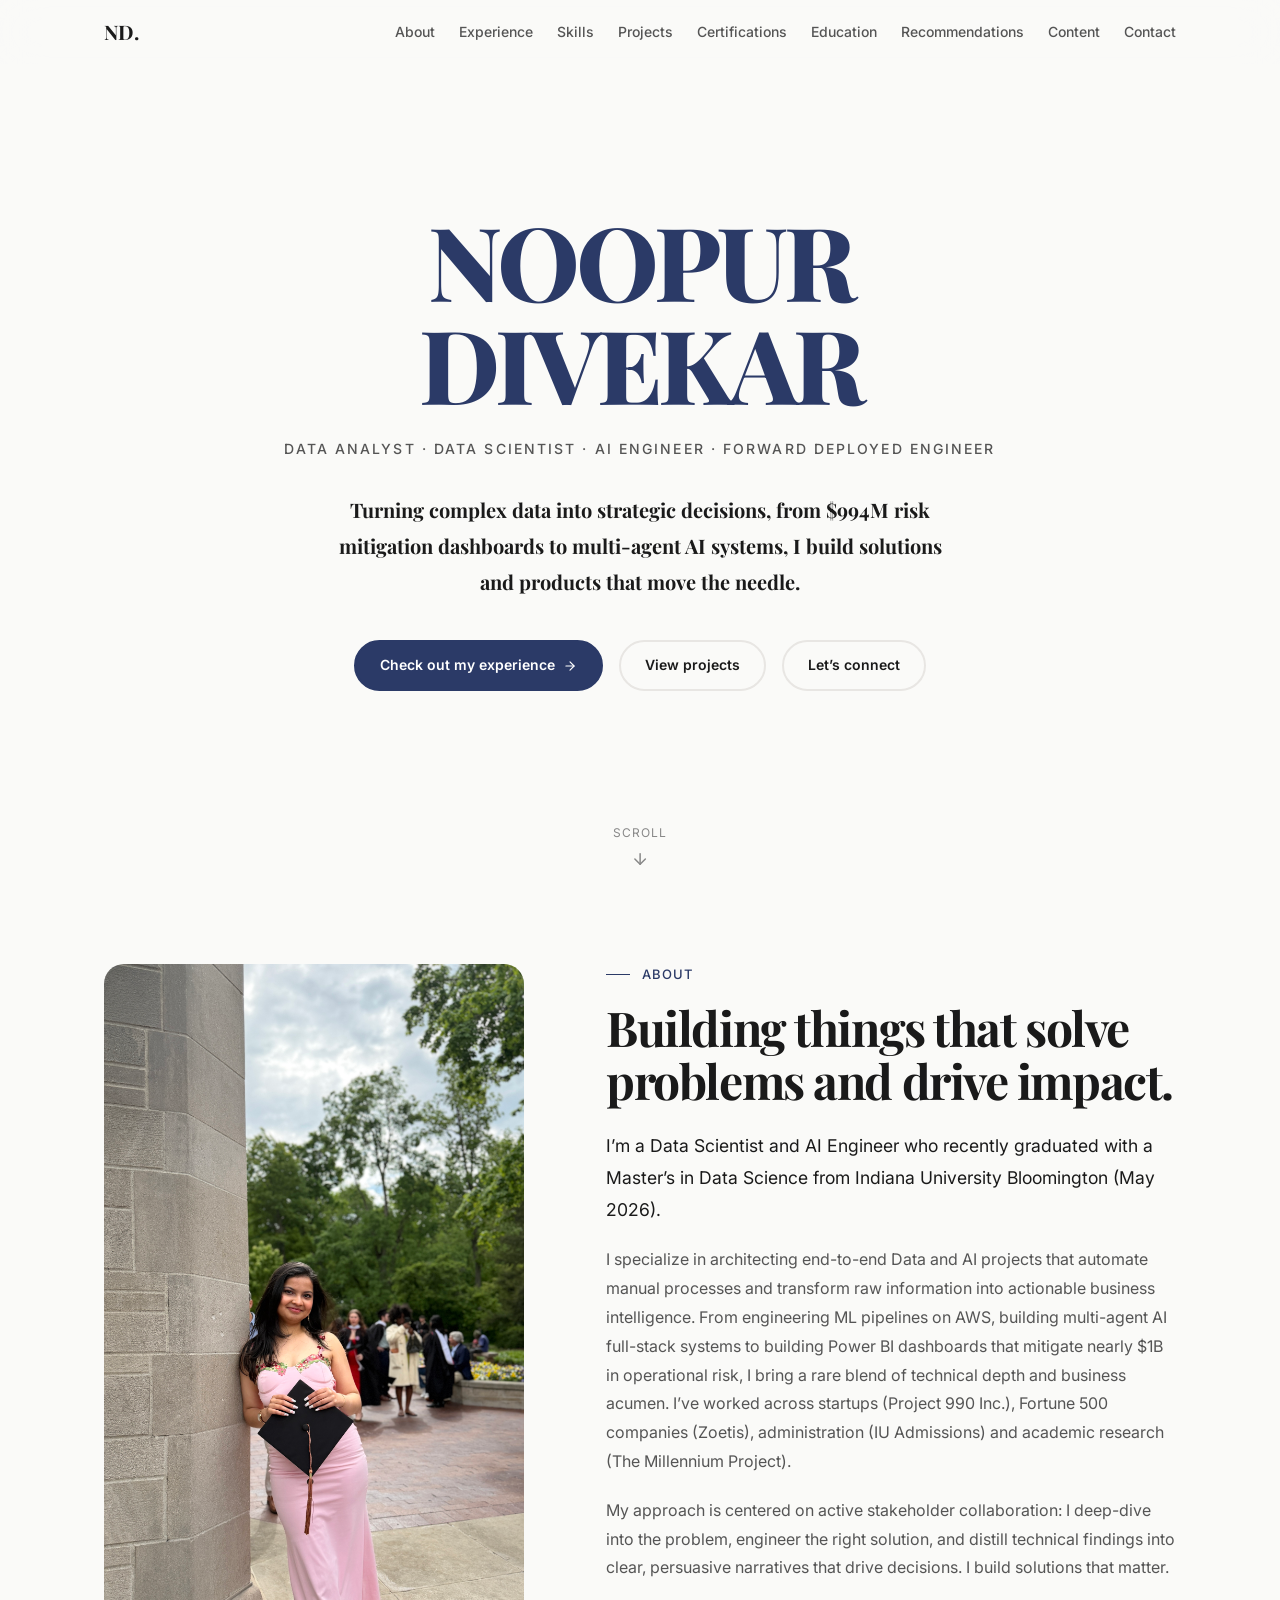
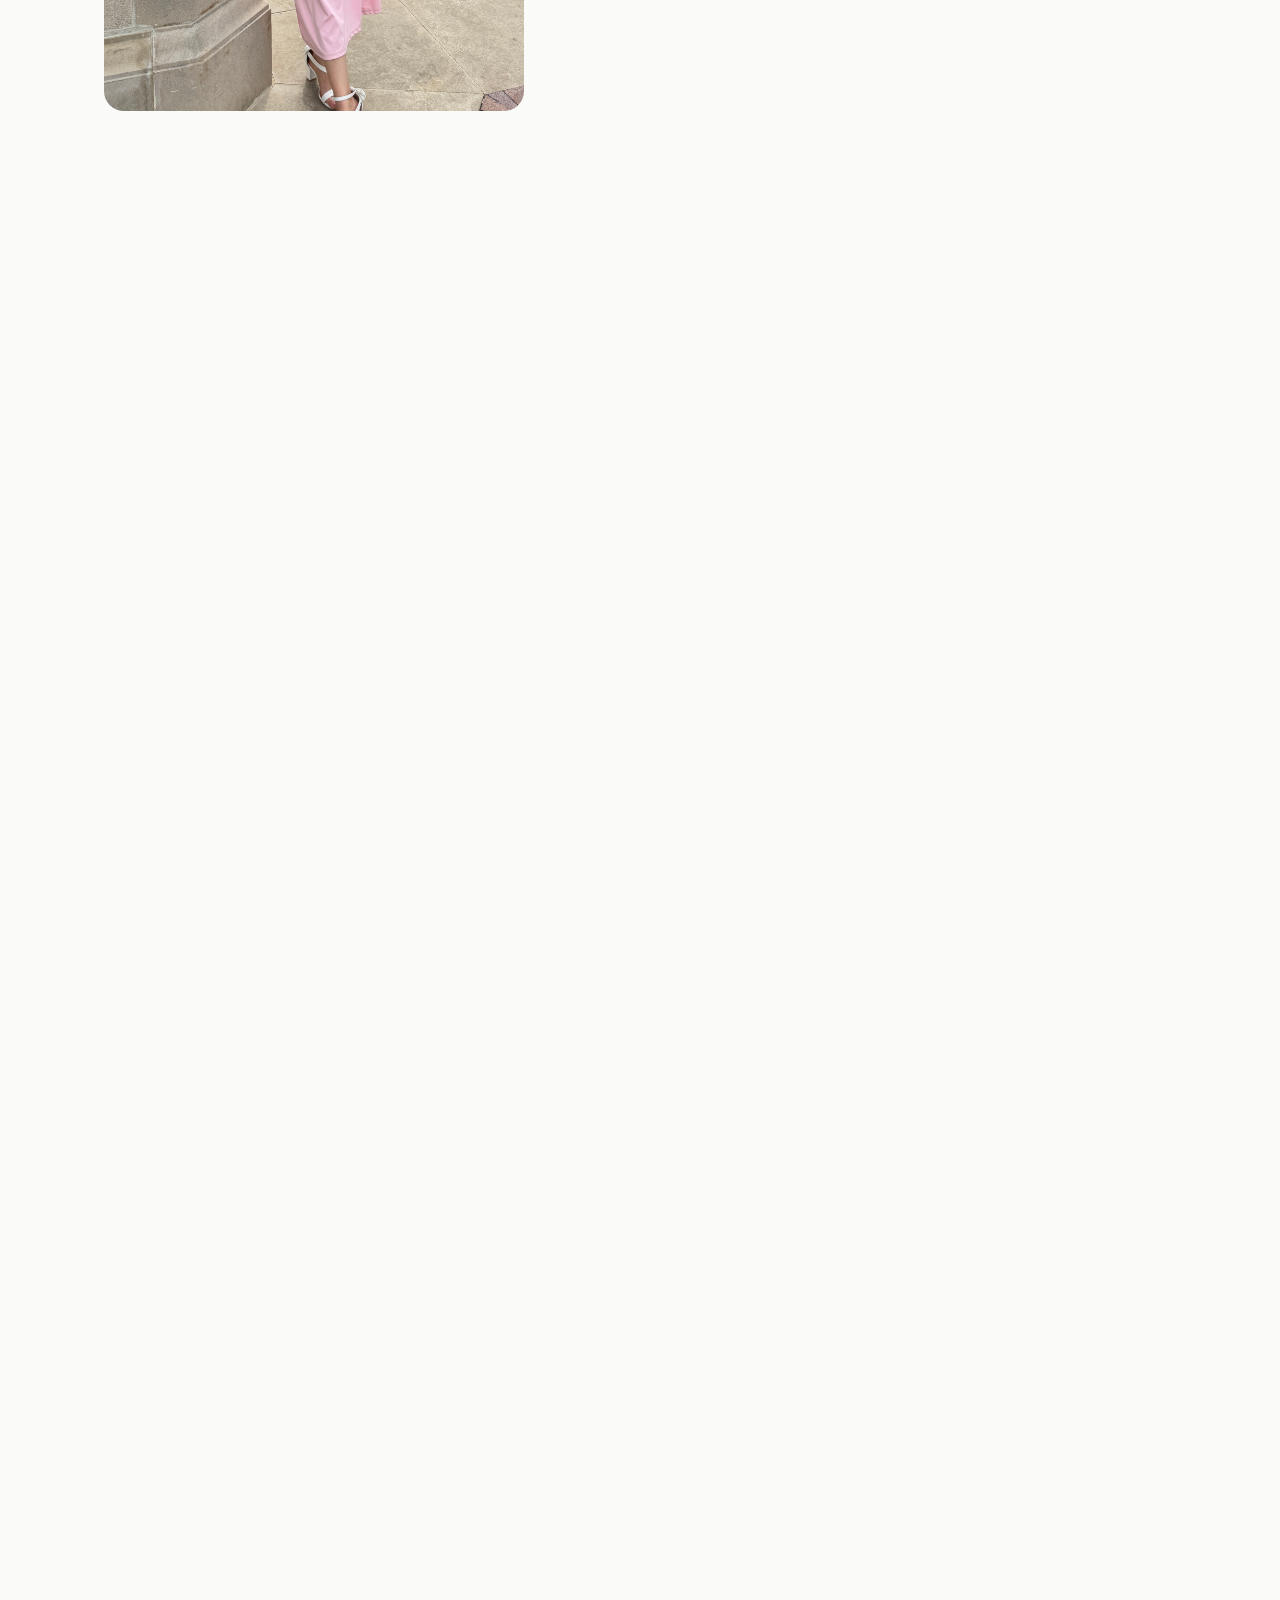
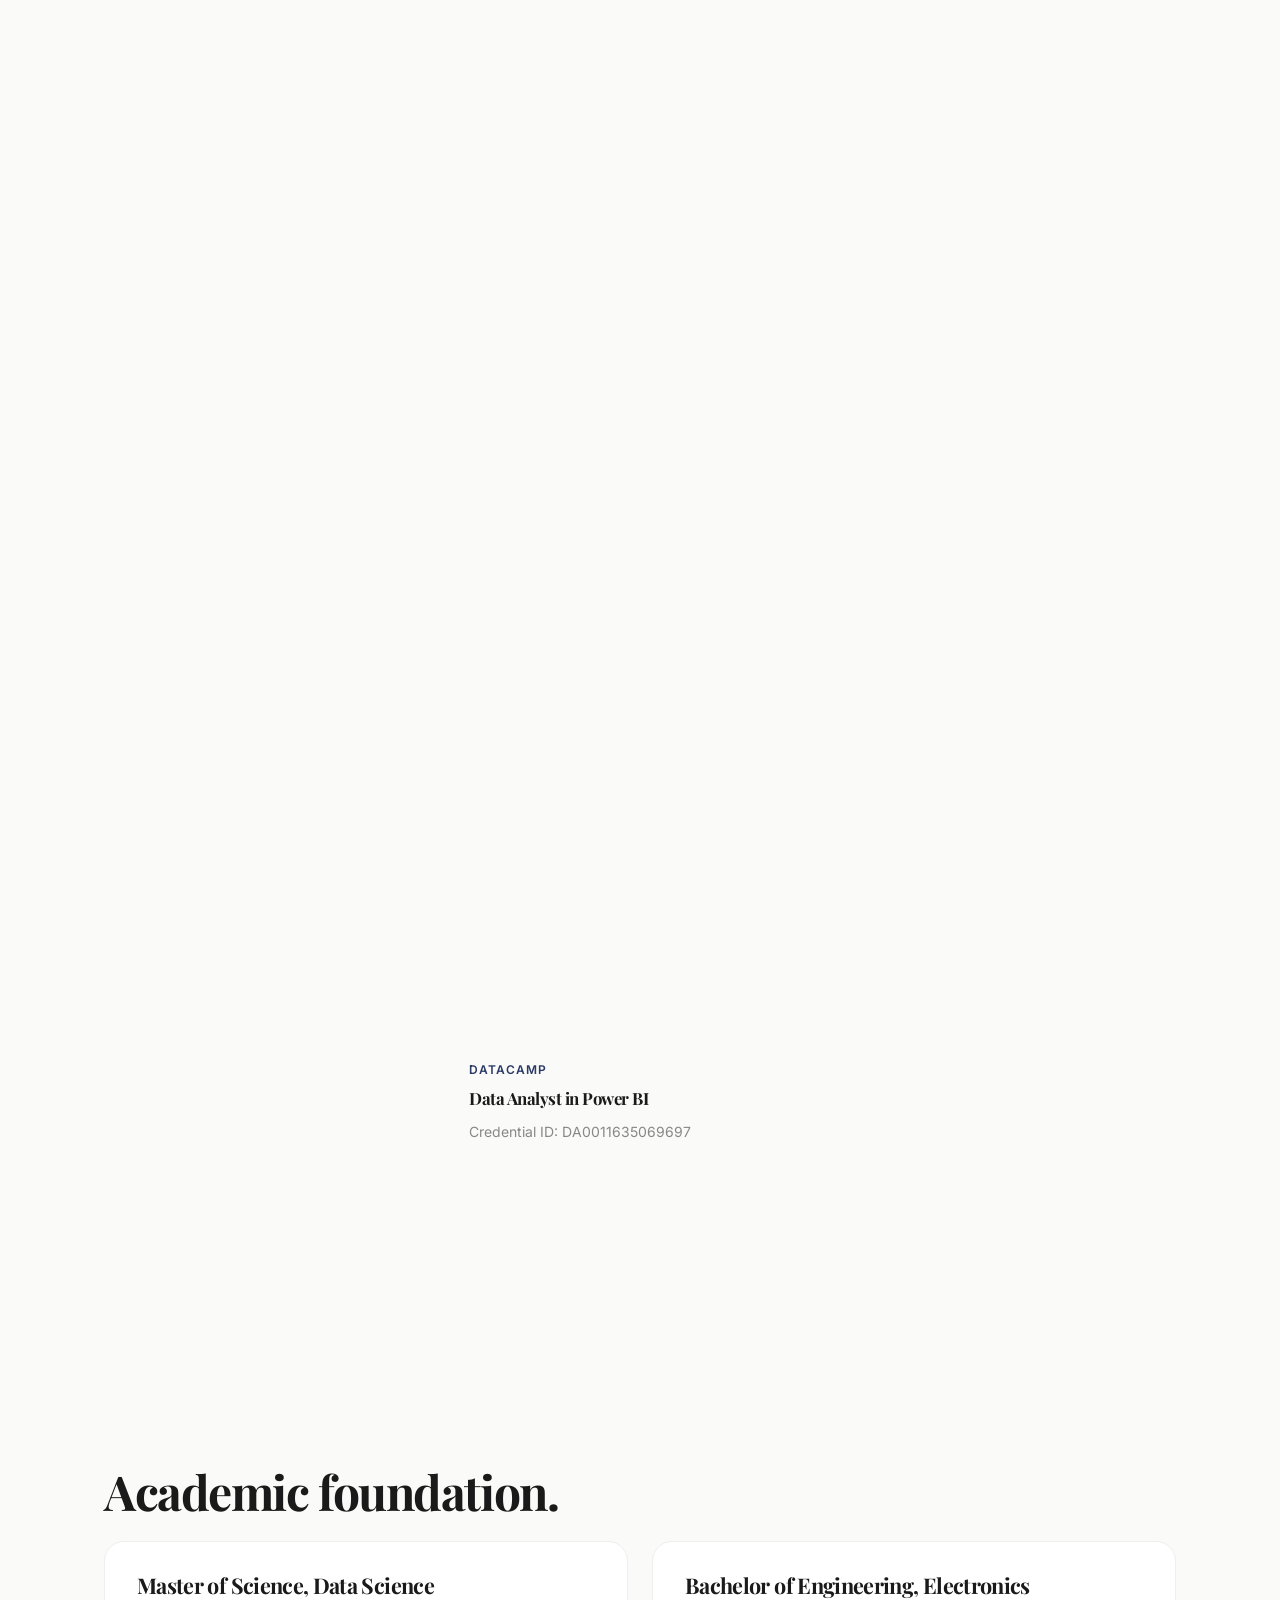
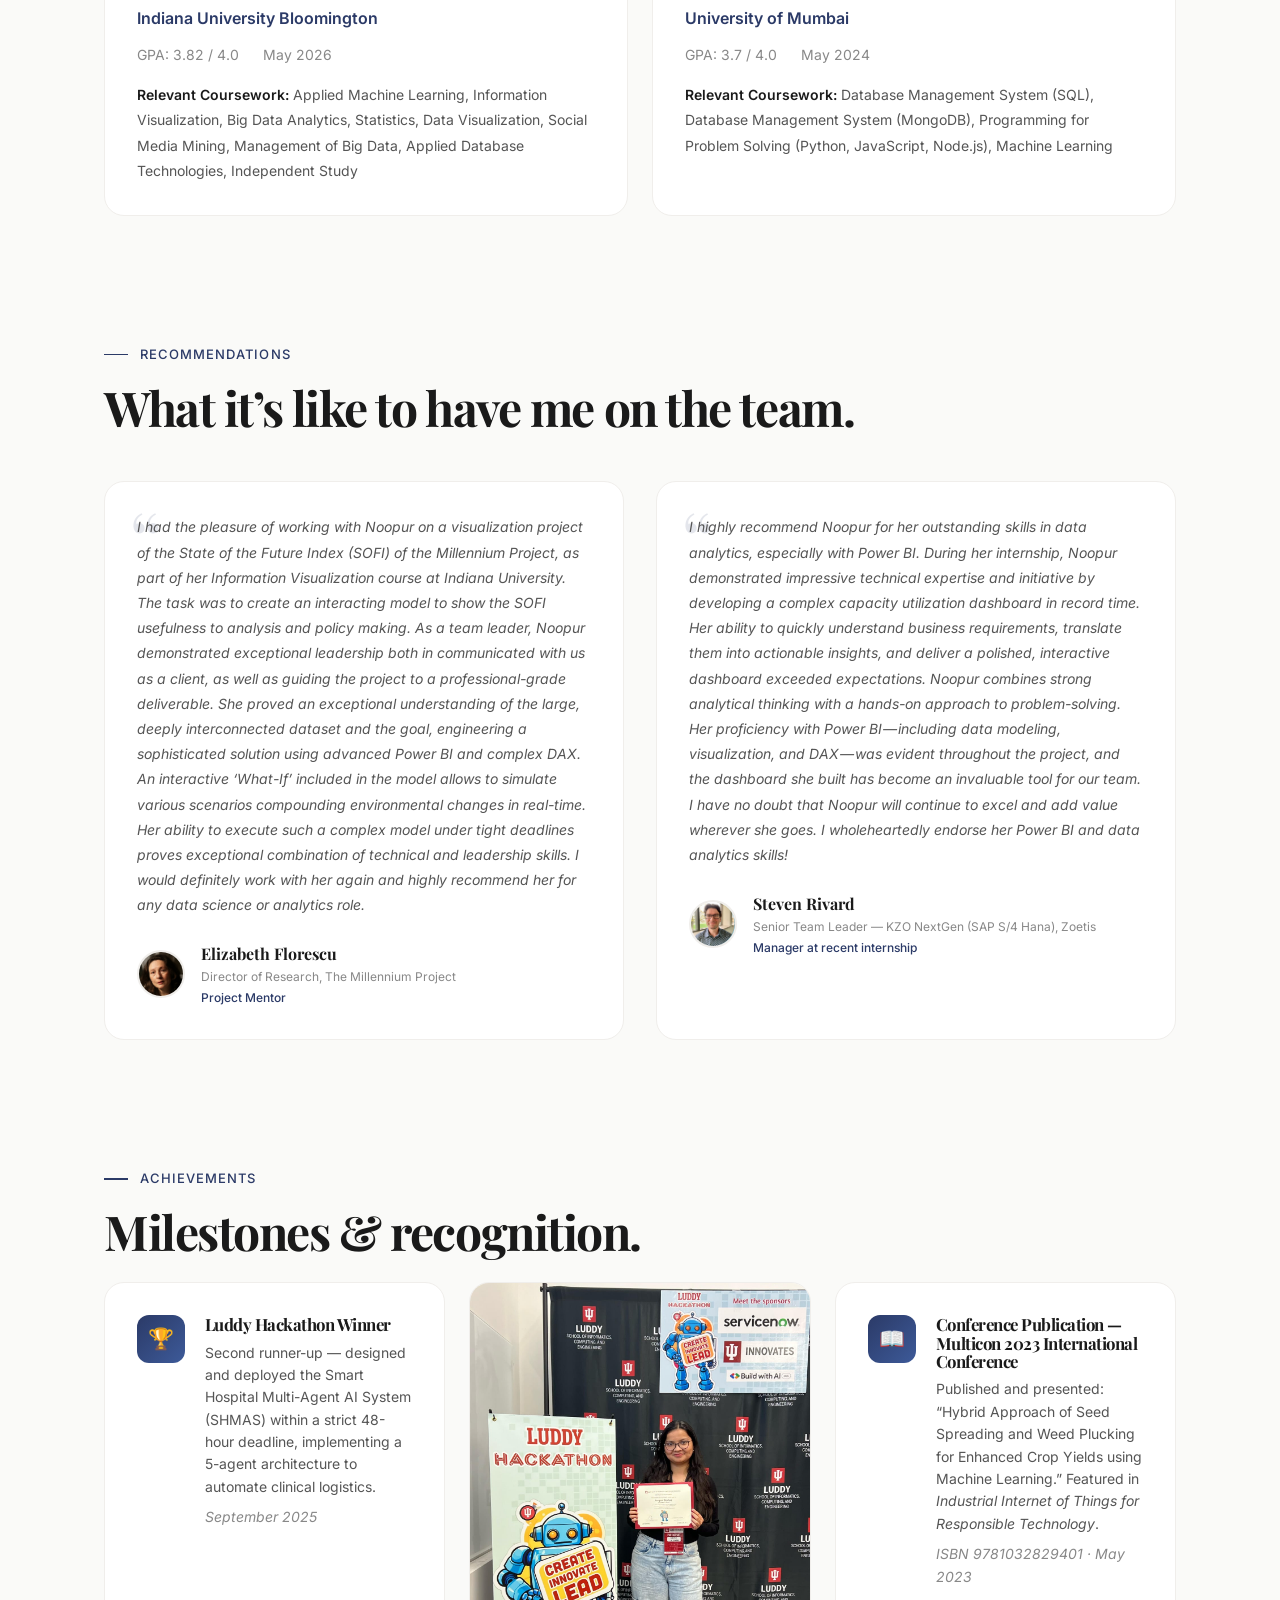
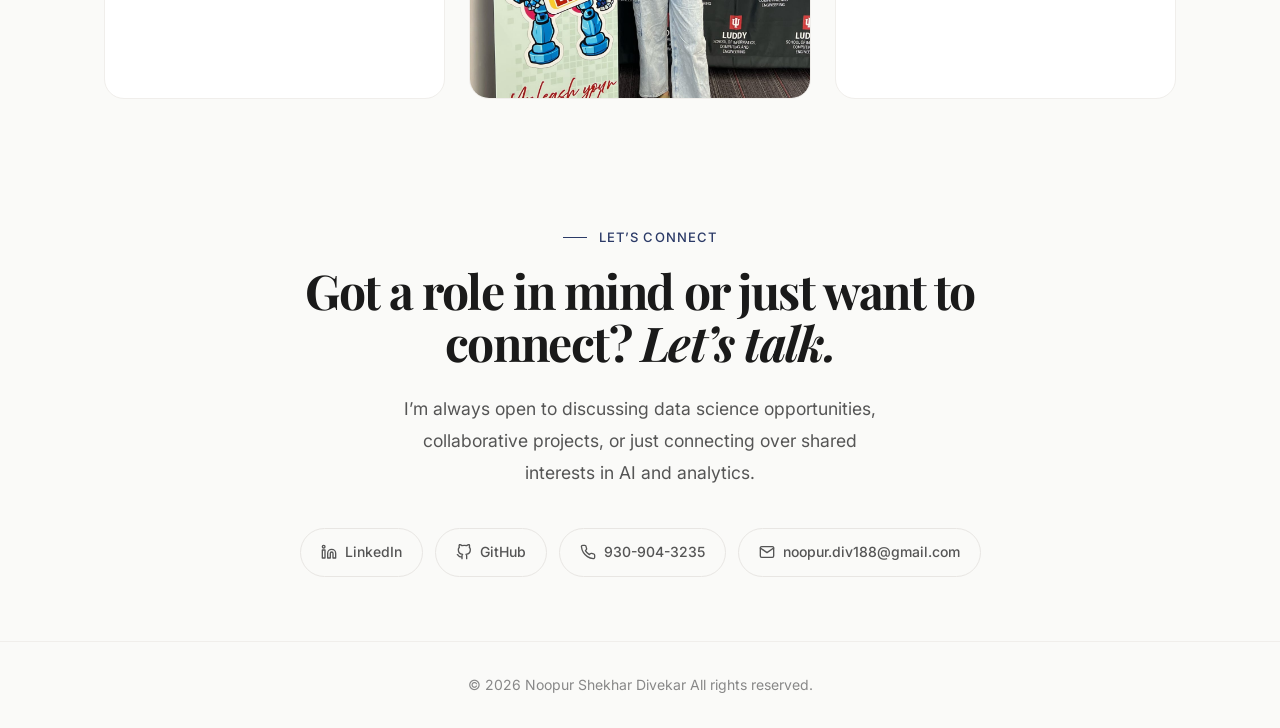
==== index.html @ 89e6de71 "Update ReadyAid project title and description" ====
<!DOCTYPE html>
<html lang="en">

<head>
  <meta charset="UTF-8">
  <meta name="viewport" content="width=device-width, initial-scale=1.0">
  <title>Noopur Divekar &mdash; Data Scientist &amp; ML Engineer</title>
  <meta name="description"
    content="Portfolio of Noopur Divekar - Data Scientist, ML Engineer, and Analytics professional.">
  <link rel="icon" type="image/x-icon" href="Images/favicon.ico">
  <link rel="icon" type="image/png" sizes="64x64" href="Images/favicon-64.png">
  <link rel="apple-touch-icon" sizes="180x180" href="Images/favicon-180.png">
  <link rel="preconnect" href="https://fonts.googleapis.com">
  <link rel="preconnect" href="https://fonts.gstatic.com" crossorigin>
  <link
    href="https://fonts.googleapis.com/css2?family=Playfair+Display:ital,wght@0,400;0,500;0,600;0,700;0,800;1,400;1,500&family=Inter:wght@300;400;500;600;700&display=swap"
    rel="stylesheet">
  <link rel="stylesheet" href="styles.css">
</head>

<body>
  <!-- NAV -->
  <nav class="nav" id="navbar">
    <div class="nav__inner">
      <a href="#hero" class="nav__logo">ND.</a>
      <ul class="nav__links" id="navLinks">
        <li><a href="#about" class="nav__link">About</a></li>
        <li><a href="#experience" class="nav__link">Experience</a></li>
        <li><a href="#skills" class="nav__link">Skills</a></li>
        <li><a href="#projects" class="nav__link">Projects</a></li>
        <li><a href="#certifications" class="nav__link">Certifications</a></li>
        <li><a href="#education" class="nav__link">Education</a></li>
        <li><a href="#recommendations" class="nav__link">Recommendations</a></li>
        <li><a href="content.html" class="nav__link">Content</a></li>
        <li><a href="#contact" class="nav__link">Contact</a></li>
      </ul>
      <button class="nav__toggle" id="navToggle" aria-label="Toggle menu" aria-expanded="false">
        <span></span><span></span><span></span>
      </button>
    </div>
    <div class="nav__overlay" id="navOverlay"></div>
  </nav>

  <!-- HERO -->
  <section class="hero" id="hero">
    <div class="container">
      <div class="hero__content">

        <h1 class="hero__name reveal reveal-delay-1">NOOPUR DIVEKAR</h1>
        <p class="hero__roles-line reveal reveal-delay-2">Data Analyst &middot; Data Scientist &middot; AI Engineer &middot; Forward Deployed Engineer</p>
        <p class="hero__tagline reveal reveal-delay-2"><strong>Turning complex data into strategic decisions, from $994M
            risk mitigation dashboards to multi-agent AI systems, I build solutions and products that move the
            needle.</strong></p>
        <div class="hero__cta-group reveal reveal-delay-3">
          <a href="#experience" class="btn btn--primary">Check out my experience <svg xmlns="http://www.w3.org/2000/svg"
              viewBox="0 0 24 24" fill="none" stroke="currentColor" stroke-width="2" stroke-linecap="round"
              stroke-linejoin="round">
              <path d="M5 12h14" />
              <path d="m12 5 7 7-7 7" />
            </svg></a>
          <a href="#projects" class="btn btn--outline">View projects</a>
          <a href="#contact" class="btn btn--outline">Let&rsquo;s connect</a>
        </div>
      </div>
    </div>
    <div class="hero__scroll-indicator" aria-hidden="true"><span>Scroll</span><svg xmlns="http://www.w3.org/2000/svg"
        viewBox="0 0 24 24" fill="none" stroke="currentColor" stroke-width="2" stroke-linecap="round"
        stroke-linejoin="round">
        <path d="M12 5v14" />
        <path d="m19 12-7 7-7-7" />
      </svg></div>
  </section>

  <!-- ABOUT -->
  <section id="about">
    <div class="container">
      <div class="about__inner">
        <div class="about__photo-wrapper reveal">
          <img src="Images/Hero Section Headshots/IMG_4926.jpeg" alt="Noopur Divekar" class="about__photo"
            loading="lazy">
        </div>
        <div>
          <p class="section-label reveal">About</p>
          <h2 class="section-title reveal reveal-delay-1">Building things that solve problems and drive impact.</h2>
          <div class="about__text">
            <p class="reveal reveal-delay-2">I&#8217;m a Data Scientist and AI Engineer who recently graduated with a Master&#8217;s in Data Science from Indiana University Bloomington (May 2026).</p>
            <p class="reveal reveal-delay-3">I specialize in architecting end-to-end Data and AI projects that automate manual processes and transform raw information into actionable business intelligence.
From engineering ML pipelines on AWS, building multi-agent AI full-stack systems to building Power BI dashboards that mitigate nearly $1B in operational risk, I bring a rare blend of technical depth and business acumen. I&#8217;ve worked across startups (Project 990 Inc.), Fortune 500 companies (Zoetis), administration (IU Admissions) and academic research (The Millennium Project).</p>
            <p class="reveal reveal-delay-4">My approach is centered on active stakeholder collaboration: I deep-dive into the problem, engineer the right solution, and distill technical findings into clear, persuasive narratives that drive decisions. I build solutions that matter.</p>
          </div>
        </div>
      </div>
    </div>
  </section>

  <!-- EXPERIENCE -->
  <section id="experience">
    <div class="container">
      <p class="section-label reveal">Experience</p>
      <h2 class="section-title reveal reveal-delay-1">Where I&#8217;ve made impact.</h2>
      <div class="experience__timeline">

        <div class="experience__item reveal">
          <div class="experience__header" onclick="this.parentElement.classList.toggle('open')">
            <div class="experience__date">Jan 2026 &mdash; Present</div>
            <div>
              <h3 class="experience__role">Data Scientist</h3>
              <div class="experience__company">Project 990 Inc.</div>
            </div>
            <div class="experience__toggle"><svg xmlns="http://www.w3.org/2000/svg" viewBox="0 0 24 24" fill="none"
                stroke="currentColor" stroke-width="2" stroke-linecap="round" stroke-linejoin="round">
                <path d="m6 9 6 6 6-6" />
              </svg></div>
          </div>
          <div class="experience__details-wrapper">
            <ul class="experience__details">
              <li>Led 2 analysts to architect a prompt-agnostic LLM classification pipeline (Llama 3.3 70B, Gemma, Tree-of-Thought reasoning) to categorize 300K+ nonprofit mission statements into 27 NTEE codes, reducing manual classification by ~83%.</li>
              <li>Architected a regex-based text extraction pipeline to strip IRS boilerplate and surface clean mission statement data from raw 990 filings, establishing the high-fidelity data foundation required for reliable downstream NTEE classification.</li>
              <li>Built Tableau dashboards on millions of IRS 990 &amp; 990PF records to map funder similarity networks and charitable giving patterns, enabling data-driven funding strategy for grant officers and nonprofit researchers.</li>
            </ul>
          </div>
        </div>
        <div class="experience__item reveal">
          <div class="experience__header" onclick="this.parentElement.classList.toggle('open')">
            <div class="experience__date">May 2025 &mdash; Dec 2025</div>
            <div>
              <h3 class="experience__role">Data Analytics Intern</h3>
              <div class="experience__company">Zoetis Inc. &mdash; Kalamazoo, Michigan <span
                  class="experience__impact-tag">$994M Impact</span></div>
            </div>
            <div class="experience__toggle"><svg xmlns="http://www.w3.org/2000/svg" viewBox="0 0 24 24" fill="none"
                stroke="currentColor" stroke-width="2" stroke-linecap="round" stroke-linejoin="round">
                <path d="m6 9 6 6 6-6" />
              </svg></div>
          </div>
          <div class="experience__details-wrapper">
            <ul class="experience__details">
              <li>Surfaced $994M in potential annual operational risk by engineering Power BI dashboards and reporting tool on animal health pharmaceutical supply chain data, equipping 10+ senior leaders to drive strategic capacity utilization decisions.</li>
              <li>Eliminated siloed capacity reporting by consolidating 4+ SQL servers, SAP ECC, and Excel sources into a unified Power BI data model with the first standardized capacity planning formula across packaging, and formulation teams.</li>
              <li>Drove $345M in cost savings by deploying an interactive Power BI scenario simulation tool with advanced DAX, enabling leaders to model OEE improvements, line shifts, and demand spikes to inform equipment upgrade decisions.</li>
            </ul>
          </div>
        </div>
        <div class="experience__item reveal">
          <div class="experience__header" onclick="this.parentElement.classList.toggle('open')">
            <div class="experience__date">Aug 2024 &mdash; May 2026</div>
            <div>
              <h3 class="experience__role">Graduate Data Analyst and Assistant</h3>
              <div class="experience__company">Indiana University Admissions</div>
            </div>
            <div class="experience__toggle"><svg xmlns="http://www.w3.org/2000/svg" viewBox="0 0 24 24" fill="none"
                stroke="currentColor" stroke-width="2" stroke-linecap="round" stroke-linejoin="round">
                <path d="m6 9 6 6 6-6" />
              </svg></div>
          </div>
          <div class="experience__details-wrapper">
            <ul class="experience__details">
              <li>Orchestrated and delivered IU Information presentations to diverse stakeholder groups including over
                4000 prospective students, articulating university value propositions to drive enrollment interest.</li>
              <li>Served as the primary liaison for large-scale admissions events, coordinating real-time communications
                between staff and attendees.</li>
              <li>Translated complex outreach and recruitment data of last 3 years into actionable business insights
                using advanced Excel and Power BI, presenting findings to senior leadership.</li>
            </ul>
          </div>
        </div>
        <div class="experience__item reveal">
          <div class="experience__header" onclick="this.parentElement.classList.toggle('open')">
            <div class="experience__date">Oct 2023 &mdash; Dec 2023</div>
            <div>
              <h3 class="experience__role">Data Science Intern</h3>
              <div class="experience__company">TechnoHacks EduTech &mdash; Mumbai, India</div>
            </div>
            <div class="experience__toggle"><svg xmlns="http://www.w3.org/2000/svg" viewBox="0 0 24 24" fill="none"
                stroke="currentColor" stroke-width="2" stroke-linecap="round" stroke-linejoin="round">
                <path d="m6 9 6 6 6-6" />
              </svg></div>
          </div>
          <div class="experience__details-wrapper">
            <ul class="experience__details">
              <li>Engineered Random Forest and XGBoost ensemble models in Python to forecast financial budget allocation for consulting clients, achieving 25% improvement in prediction accuracy and enabling more reliable resource planning.</li>
              <li>Architected an automated feature engineering pipeline using SQL and Python to preprocess financial datasets, reducing model training time from 6 hrs to 2 hrs and accelerating ML model iteration across client workflows.</li>
              <li>Deployed interactive Tableau dashboards monitoring ML model performance and financial KPIs, surfacing insights that contributed to an 18% increase in client conversion rates.</li>
            </ul>
          </div>
        </div>
        <div class="experience__item reveal">
          <div class="experience__header" onclick="this.parentElement.classList.toggle('open')">
            <div class="experience__date">Jul 2023 &mdash; Sep 2023</div>
            <div>
              <h3 class="experience__role">Data Science &amp; Business Analytics Intern</h3>
              <div class="experience__company">The Sparks Foundation &mdash; Mumbai, India</div>
            </div>
            <div class="experience__toggle"><svg xmlns="http://www.w3.org/2000/svg" viewBox="0 0 24 24" fill="none"
                stroke="currentColor" stroke-width="2" stroke-linecap="round" stroke-linejoin="round">
                <path d="m6 9 6 6 6-6" />
              </svg></div>
          </div>
          <div class="experience__details-wrapper">
            <ul class="experience__details">
              <li>Uncovered 4+ operational bottlenecks in grant disbursement workflows by querying 1,500+ grant records using SQL and Excel, delivering findings that reduced application processing time by ~18% across program departments.</li>
              <li>Designed Tableau dashboards tracking Key Risk Indicators (KRIs) and KPIs, including budget burn rate and grant approval velocity, equipping 5 program directors with real-time visibility to support weekly operational risk reviews.</li>
              <li>Facilitated UAT for a grant management system rollout, validating 27+ functional requirements and flagging 3 critical data integrity issues pre-deployment to ensure enterprise risk management compliance.</li>
            </ul>
          </div>
        </div>
      </div>
    </div>
  </section>

  <!-- SKILLS -->
  <section id="skills">
    <div class="container">
      <p class="section-label reveal">Skills</p>
      <h2 class="section-title reveal reveal-delay-1">What I bring to the table.</h2>
      <div class="skills__filters reveal reveal-delay-2">
        <button class="skills__filter-btn active" data-filter="all">All</button>
        <button class="skills__filter-btn" data-filter="programming">Programming Languages</button>
        <button class="skills__filter-btn" data-filter="bi">Data Analysis &amp; Business Intelligence</button>
        <button class="skills__filter-btn" data-filter="ml">AI &amp; Machine Learning</button>
        <button class="skills__filter-btn" data-filter="bigdata">Big Data</button>
        <button class="skills__filter-btn" data-filter="db">Database &amp; Storage</button>
        <button class="skills__filter-btn" data-filter="cloud">Cloud &amp; DevOps</button>
        <button class="skills__filter-btn" data-filter="genai">GenAI</button>
      </div>
      <div class="skills__grid reveal reveal-delay-3">
        <div class="skill-card" data-category="programming">Python</div>
        <div class="skill-card" data-category="programming">SQL</div>
        <div class="skill-card" data-category="programming">R</div>
        <div class="skill-card" data-category="programming">PySpark</div>
        <div class="skill-card" data-category="programming">DAX</div>
        <div class="skill-card" data-category="bi">Power BI</div>
        <div class="skill-card" data-category="bi">Tableau</div>
        <div class="skill-card" data-category="bi">Looker</div>
        <div class="skill-card" data-category="bi">Advanced Excel</div>
        <div class="skill-card" data-category="bi">Plotly</div>
        <div class="skill-card" data-category="bi">Matplotlib</div>
        <div class="skill-card" data-category="bi">Weights &amp; Biases</div>
        <div class="skill-card" data-category="ml">XGBoost</div>
        <div class="skill-card" data-category="ml">Random Forest</div>
        <div class="skill-card" data-category="ml">NLP</div>
        <div class="skill-card" data-category="ml">Transformers</div>
        <div class="skill-card" data-category="ml">HuggingFace</div>
        <div class="skill-card" data-category="ml">NLTK</div>
        <div class="skill-card" data-category="ml">Computer Vision</div>
        <div class="skill-card" data-category="ml">OpenCV</div>
        <div class="skill-card" data-category="ml">TensorFlow/Keras</div>
        <div class="skill-card" data-category="ml">PyTorch</div>
        <div class="skill-card" data-category="ml">Causal Inference</div>
        <div class="skill-card" data-category="ml">Uplift Modeling</div>
        <div class="skill-card" data-category="ml">A/B Testing</div>
        <div class="skill-card" data-category="bigdata">Databricks</div>
        <div class="skill-card" data-category="bigdata">Microsoft Fabric</div>
        <div class="skill-card" data-category="bigdata">dbt</div>
        <div class="skill-card" data-category="bigdata">ETL/ELT Pipelines</div>
        <div class="skill-card" data-category="bigdata">Prefect</div>
        <div class="skill-card" data-category="db">PostgreSQL</div>
        <div class="skill-card" data-category="db">MySQL</div>
        <div class="skill-card" data-category="db">SQL Server</div>
        <div class="skill-card" data-category="db">SQLite</div>
        <div class="skill-card" data-category="db">Oracle</div>
        <div class="skill-card" data-category="db">Google BigQuery</div>
        <div class="skill-card" data-category="cloud">AWS (S3, EC2, SageMaker)</div>
        <div class="skill-card" data-category="cloud">Azure Cloud</div>
        <div class="skill-card" data-category="cloud">Git</div>
        <div class="skill-card" data-category="cloud">GitHub Actions</div>
        <div class="skill-card" data-category="cloud">SAP ECC</div>
        <div class="skill-card" data-category="genai">Claude Code</div>
        <div class="skill-card" data-category="genai">ChatGPT</div>
        <div class="skill-card" data-category="genai">Gemini</div>
        <div class="skill-card" data-category="genai">Prompt Engineering</div>
        <div class="skill-card" data-category="genai">Vibe Coding</div>
        <div class="skill-card" data-category="genai">LLM Fine-Tuning</div>
        <div class="skill-card" data-category="genai">Groq API</div>
        <div class="skill-card" data-category="genai">LangGraph</div>
      </div>
    </div>
  </section>

  <!-- PROJECTS -->
  <section id="projects">
    <div class="container">
      <p class="section-label reveal">Projects</p>
      <h2 class="section-title reveal reveal-delay-1">What I&#8217;ve been working on.</h2>
      <div class="projects__filters reveal reveal-delay-2">
        <button class="projects__filter-btn active" data-project-filter="all">All</button>
        <button class="projects__filter-btn" data-project-filter="analytics">Data Analytics &amp; Business
          Intelligence</button>
        <button class="projects__filter-btn" data-project-filter="engineering">Data Engineering</button>
        <button class="projects__filter-btn" data-project-filter="ml">Data Science &amp; Machine Learning</button>
        <button class="projects__filter-btn" data-project-filter="ai">Artificial Intelligence</button>
      </div>
      <div class="projects__grid">

        <div class="project-card reveal" data-carousel data-project-categories="ai engineering">
          <div class="project-card__carousel">
            <div class="project-card__slides">
              <div class="project-card__slide"><img src="Images/Project Thumbnails/Readyaid.jpg"
                  alt="ReadyAid: RAG-Based Offline Mobile First-aid Assistant with LLM Streaming" loading="lazy"></div>
            </div>
            <div class="project-card__dots"></div>
          </div>
          <div class="project-card__body">
            <h3 class="project-card__title">ReadyAid: RAG-Based Offline Mobile First-aid Assistant with LLM Streaming</h3>
            <p class="project-card__caption">Full-stack Android first-aid app with local RAG pipeline, real-time LLM streaming via FastAPI, ChromaDB, and Ollama.</p>
            <div class="project-card__tags"><span class="project-card__tag">Kotlin</span><span
                class="project-card__tag">Jetpack Compose</span><span class="project-card__tag">FastAPI</span><span
                class="project-card__tag">RAG</span><span class="project-card__tag">ChromaDB</span><span
                class="project-card__tag">Ollama</span></div>
            <div class="project-card__links"><a href="https://github.com/noopurdiv/ReadyAid"
                target="_blank" rel="noopener" class="project-card__link"><svg xmlns="http://www.w3.org/2000/svg"
                  viewBox="0 0 24 24" fill="none" stroke="currentColor" stroke-width="2" stroke-linecap="round"
                  stroke-linejoin="round">
                  <path
                    d="M9 19c-5 1.5-5-2.5-7-3m14 6v-3.87a3.37 3.37 0 0 0-.94-2.61c3.14-.35 6.44-1.54 6.44-7A5.44 5.44 0 0 0 20 4.77 5.07 5.07 0 0 0 19.91 1S18.73.65 16 2.48a13.38 13.38 0 0 0-7 0C6.27.65 5.09 1 5.09 1A5.07 5.07 0 0 0 5 4.77a5.44 5.44 0 0 0-1.5 3.78c0 5.42 3.3 6.61 6.44 7A3.37 3.37 0 0 0 9 18.13V22" />
                </svg> GitHub</a><a href="https://www.youtube.com/watch?v=ErKwjnlM1dE" target="_blank" rel="noopener" class="project-card__link"><svg xmlns="http://www.w3.org/2000/svg" viewBox="0 0 24 24" fill="none" stroke="currentColor" stroke-width="2" stroke-linecap="round" stroke-linejoin="round">
                  <path d="M22.54 6.42a2.78 2.78 0 0 0-1.94-2C18.88 4 12 4 12 4s-6.88 0-8.6.46a2.78 2.78 0 0 0-1.94 2A29 29 0 0 0 1 11.75a29 29 0 0 0 .46 5.33 2.78 2.78 0 0 0 1.94 2c1.72.46 8.6.46 8.6.46s6.88 0 8.6-.46a2.78 2.78 0 0 0 1.94-2 29 29 0 0 0 .46-5.33 29 29 0 0 0-.46-5.33z" />
                  <polygon points="9.75 15.02 15.5 11.75 9.75 8.48 9.75 15.02" />
                </svg> Demo</a></div>
          </div>
        </div>

        <div class="project-card reveal" data-carousel data-project-categories="analytics engineering">
          <div class="project-card__carousel">
            <button class="project-card__nav project-card__nav--prev" aria-label="Previous"><svg
                xmlns="http://www.w3.org/2000/svg" viewBox="0 0 24 24">
                <polyline points="15 18 9 12 15 6" />
              </svg></button>
            <button class="project-card__nav project-card__nav--next" aria-label="Next"><svg
                xmlns="http://www.w3.org/2000/svg" viewBox="0 0 24 24">
                <polyline points="9 18 15 12 9 6" />
              </svg></button>
            <div class="project-card__slides">
              <div class="project-card__slide"><img
                  src="Images/Project Thumbnails/Amazon Marketplace Intelligence Platform.png"
                  alt="Amazon Marketplace Intelligence Platform" loading="lazy"></div>
              <div class="project-card__slide"><img src="Images/Project Thumbnails/Amazon Intelligence Dashboard 1.png"
                  alt="Amazon Marketplace Intelligence Platform" loading="lazy"></div>
              <div class="project-card__slide"><img src="Images/Project Thumbnails/Amazon Intelligence Dashboard 2.png"
                  alt="Amazon Marketplace Intelligence Platform" loading="lazy"></div>
              <div class="project-card__slide"><img src="Images/Project Thumbnails/Amazon Intelligence Dashboard 3.png"
                  alt="Amazon Marketplace Intelligence Platform" loading="lazy"></div>
            </div>
            <div class="project-card__dots"><button class="project-card__dot active"
                aria-label="Slide 1"></button><button class="project-card__dot" aria-label="Slide 2"></button><button
                class="project-card__dot" aria-label="Slide 3"></button><button class="project-card__dot"
                aria-label="Slide 4"></button></div>
          </div>
          <div class="project-card__body">
            <h3 class="project-card__title">Amazon Marketplace Intelligence Platform</h3>
            <p class="project-card__caption">End-to-end cloud analytics pipeline: BigQuery ELT with dbt for 1.4M
              products across 4 Amazon domains with Power BI reporting.</p>
            <div class="project-card__tags"><span class="project-card__tag">BigQuery</span><span
                class="project-card__tag">dbt</span><span class="project-card__tag">Power BI</span><span
                class="project-card__tag">Python</span><span class="project-card__tag">SQL</span><span
                class="project-card__tag">ETL Pipeline</span></div>
            <div class="project-card__links"><a
                href="https://github.com/noopurdiv/Amazon-Marketplace-Intelligence/tree/main" target="_blank"
                rel="noopener" class="project-card__link"><svg xmlns="http://www.w3.org/2000/svg" viewBox="0 0 24 24"
                  fill="none" stroke="currentColor" stroke-width="2" stroke-linecap="round" stroke-linejoin="round">
                  <path
                    d="M9 19c-5 1.5-5-2.5-7-3m14 6v-3.87a3.37 3.37 0 0 0-.94-2.61c3.14-.35 6.44-1.54 6.44-7A5.44 5.44 0 0 0 20 4.77 5.07 5.07 0 0 0 19.91 1S18.73.65 16 2.48a13.38 13.38 0 0 0-7 0C6.27.65 5.09 1 5.09 1A5.07 5.07 0 0 0 5 4.77a5.44 5.44 0 0 0-1.5 3.78c0 5.42 3.3 6.61 6.44 7A3.37 3.37 0 0 0 9 18.13V22" />
                </svg> GitHub</a><a
                href="https://app.powerbi.com/view?r=eyJrIjoiNWQwZjIwOGYtNTY4ZS00ZGI4LWFjMTQtMzAxNjgyYmZlNGFiIiwidCI6IjExMTNiZTM0LWFlZDEtNGQwMC1hYjRiLWNkZDAyNTEwYmU5MSIsImMiOjN9"
                target="_blank" rel="noopener" class="project-card__link"><svg xmlns="http://www.w3.org/2000/svg"
                  viewBox="0 0 24 24" fill="none" stroke="currentColor" stroke-width="2" stroke-linecap="round"
                  stroke-linejoin="round">
                  <rect x="3" y="3" width="7" height="18" rx="1" />
                  <rect x="14" y="9" width="7" height="12" rx="1" />
                </svg> Power BI</a></div>
          </div>
        </div>

        <div class="project-card reveal" data-carousel data-project-categories="ai">
          <div class="project-card__carousel">
            <div class="project-card__slides">
              <div class="project-card__slide"><img
                  src="Images/Project Thumbnails/Smart Hospital Multi-Agent AI System.png"
                  alt="Smart Hospital Multi-Agent AI System" loading="lazy"></div>
            </div>
            <div class="project-card__dots"></div>
          </div>
          <div class="project-card__body">
            <h3 class="project-card__title">Smart Hospital Multi-Agent AI System</h3>
            <p class="project-card__caption">5-agent LangGraph system automating clinical logistics: triage, scheduling,
              pharmacy, lab, and patient agents using Groq LLM.</p>
            <div class="project-card__tags"><span class="project-card__tag">LangGraph</span><span
                class="project-card__tag">LLM</span><span class="project-card__tag">PostgreSQL</span><span
                class="project-card__tag">Python</span><span class="project-card__tag">Agentic AI</span><span
                class="project-card__tag">API Integration</span></div>
            <div class="project-card__links"><a href="https://github.com/noopurdiv/Smart-Hospital-Multi-Agent-AI-System"
                target="_blank" rel="noopener" class="project-card__link"><svg xmlns="http://www.w3.org/2000/svg"
                  viewBox="0 0 24 24" fill="none" stroke="currentColor" stroke-width="2" stroke-linecap="round"
                  stroke-linejoin="round">
                  <path
                    d="M9 19c-5 1.5-5-2.5-7-3m14 6v-3.87a3.37 3.37 0 0 0-.94-2.61c3.14-.35 6.44-1.54 6.44-7A5.44 5.44 0 0 0 20 4.77 5.07 5.07 0 0 0 19.91 1S18.73.65 16 2.48a13.38 13.38 0 0 0-7 0C6.27.65 5.09 1 5.09 1A5.07 5.07 0 0 0 5 4.77a5.44 5.44 0 0 0-1.5 3.78c0 5.42 3.3 6.61 6.44 7A3.37 3.37 0 0 0 9 18.13V22" />
                </svg> GitHub</a><a href="https://devpost.com/software/shmas-smart-hospital-multi-agent-system"
                target="_blank" rel="noopener" class="project-card__link"><svg xmlns="http://www.w3.org/2000/svg"
                  viewBox="0 0 24 24" fill="none" stroke="currentColor" stroke-width="2" stroke-linecap="round"
                  stroke-linejoin="round">
                  <path d="M18 13v6a2 2 0 0 1-2 2H5a2 2 0 0 1-2-2V8a2 2 0 0 1 2-2h6" />
                  <polyline points="15 3 21 3 21 9" />
                  <line x1="10" y1="14" x2="21" y2="3" />
                </svg> Demo</a></div>
          </div>
        </div>

        <div class="project-card reveal" data-carousel data-project-categories="analytics ml">
          <div class="project-card__carousel">
            <button class="project-card__nav project-card__nav--prev" aria-label="Previous"><svg
                xmlns="http://www.w3.org/2000/svg" viewBox="0 0 24 24">
                <polyline points="15 18 9 12 15 6" />
              </svg></button>
            <button class="project-card__nav project-card__nav--next" aria-label="Next"><svg
                xmlns="http://www.w3.org/2000/svg" viewBox="0 0 24 24">
                <polyline points="9 18 15 12 9 6" />
              </svg></button>
            <div class="project-card__slides">
              <div class="project-card__slide"><img
                  src="Images/Project Thumbnails/Telco Customer Retention Dashboard.png"
                  alt="Telco Customer Retention Optimizer" loading="lazy"></div>
              <div class="project-card__slide"><img
                  src="Images/Project Thumbnails/Telco Customer Retention Optimizer.png"
                  alt="Telco Customer Retention Optimizer" loading="lazy"></div>
            </div>
            <div class="project-card__dots"><button class="project-card__dot active"
                aria-label="Slide 1"></button><button class="project-card__dot" aria-label="Slide 2"></button></div>
          </div>
          <div class="project-card__body">
            <h3 class="project-card__title">Telco Customer Retention Optimizer</h3>
            <p class="project-card__caption">Causal uplift modeling with Power BI integration to optimize retention
              strategies using A/B testing.</p>
            <div class="project-card__tags"><span class="project-card__tag">Python</span><span
                class="project-card__tag">Scikit-Learn</span><span class="project-card__tag">Uplift Modeling</span><span
                class="project-card__tag">Power BI</span><span class="project-card__tag">A/B Testing</span><span
                class="project-card__tag">Causal Analysis</span></div>
            <div class="project-card__links"><a href="https://github.com/noopurdiv/Telco-Customer-Retention-AB-Testing"
                target="_blank" rel="noopener" class="project-card__link"><svg xmlns="http://www.w3.org/2000/svg"
                  viewBox="0 0 24 24" fill="none" stroke="currentColor" stroke-width="2" stroke-linecap="round"
                  stroke-linejoin="round">
                  <path
                    d="M9 19c-5 1.5-5-2.5-7-3m14 6v-3.87a3.37 3.37 0 0 0-.94-2.61c3.14-.35 6.44-1.54 6.44-7A5.44 5.44 0 0 0 20 4.77 5.07 5.07 0 0 0 19.91 1S18.73.65 16 2.48a13.38 13.38 0 0 0-7 0C6.27.65 5.09 1 5.09 1A5.07 5.07 0 0 0 5 4.77a5.44 5.44 0 0 0-1.5 3.78c0 5.42 3.3 6.61 6.44 7A3.37 3.37 0 0 0 9 18.13V22" />
                </svg> GitHub</a><a
                href="https://app.powerbi.com/view?r=eyJrIjoiM2U0ZWFkYWEtYWQxZi00NTNmLWE0Y2UtMGFiZDk5MTc4ZGNmIiwidCI6IjExMTNiZTM0LWFlZDEtNGQwMC1hYjRiLWNkZDAyNTEwYmU5MSIsImMiOjN9"
                target="_blank" rel="noopener" class="project-card__link"><svg xmlns="http://www.w3.org/2000/svg"
                  viewBox="0 0 24 24" fill="none" stroke="currentColor" stroke-width="2" stroke-linecap="round"
                  stroke-linejoin="round">
                  <rect x="3" y="3" width="7" height="18" rx="1" />
                  <rect x="14" y="9" width="7" height="12" rx="1" />
                </svg> Power BI</a></div>
          </div>
        </div>

        <div class="project-card reveal" data-carousel data-project-categories="engineering ml">
          <div class="project-card__carousel">
            <div class="project-card__slides">
              <div class="project-card__slide"><img
                  src="Images/Project Thumbnails/Cloud-Native Customer Churn Prediction Pipeline.png"
                  alt="Cloud-Native Customer Churn Prediction Pipeline" loading="lazy"></div>
            </div>
            <div class="project-card__dots"></div>
          </div>
          <div class="project-card__body">
            <h3 class="project-card__title">Cloud-Native Customer Churn Prediction Pipeline</h3>
            <p class="project-card__caption">Full AWS pipeline: PySpark ETL, feature engineering, XGBoost on SageMaker
              Canvas, Power BI dashboard.</p>
            <div class="project-card__tags"><span class="project-card__tag">AWS</span><span
                class="project-card__tag">PySpark</span><span class="project-card__tag">XGBoost</span><span
                class="project-card__tag">SageMaker</span><span class="project-card__tag">Power BI</span></div>
            <div class="project-card__links"><a href="https://github.com/noopurdiv/AWS-PySpark-Customer-Churn-Pipeline"
                target="_blank" rel="noopener" class="project-card__link"><svg xmlns="http://www.w3.org/2000/svg"
                  viewBox="0 0 24 24" fill="none" stroke="currentColor" stroke-width="2" stroke-linecap="round"
                  stroke-linejoin="round">
                  <path
                    d="M9 19c-5 1.5-5-2.5-7-3m14 6v-3.87a3.37 3.37 0 0 0-.94-2.61c3.14-.35 6.44-1.54 6.44-7A5.44 5.44 0 0 0 20 4.77 5.07 5.07 0 0 0 19.91 1S18.73.65 16 2.48a13.38 13.38 0 0 0-7 0C6.27.65 5.09 1 5.09 1A5.07 5.07 0 0 0 5 4.77a5.44 5.44 0 0 0-1.5 3.78c0 5.42 3.3 6.61 6.44 7A3.37 3.37 0 0 0 9 18.13V22" />
                </svg> GitHub</a></div>
          </div>
        </div>

        <div class="project-card reveal" data-carousel data-project-categories="ml">
          <div class="project-card__carousel">
            <div class="project-card__slides">
              <div class="project-card__slide"><img src="Images/Project Thumbnails/Super Bowl Win Probability Model.png"
                  alt="Super Bowl Win Probability Model" loading="lazy"></div>
            </div>
            <div class="project-card__dots"></div>
          </div>
          <div class="project-card__body">
            <h3 class="project-card__title">Super Bowl Win Probability Model</h3>
            <p class="project-card__caption">Logistic regression model predicting Super Bowl outcomes using historical
              NFL statistics.</p>
            <div class="project-card__tags"><span class="project-card__tag">Python</span><span
                class="project-card__tag">Scikit-Learn</span><span class="project-card__tag">Logistic
                Regression</span><span class="project-card__tag">SQL</span><span
                class="project-card__tag">nfl_data_py</span></div>
            <div class="project-card__links"><a href="https://github.com/noopurdiv/nflwinner" target="_blank"
                rel="noopener" class="project-card__link"><svg xmlns="http://www.w3.org/2000/svg" viewBox="0 0 24 24"
                  fill="none" stroke="currentColor" stroke-width="2" stroke-linecap="round" stroke-linejoin="round">
                  <path
                    d="M9 19c-5 1.5-5-2.5-7-3m14 6v-3.87a3.37 3.37 0 0 0-.94-2.61c3.14-.35 6.44-1.54 6.44-7A5.44 5.44 0 0 0 20 4.77 5.07 5.07 0 0 0 19.91 1S18.73.65 16 2.48a13.38 13.38 0 0 0-7 0C6.27.65 5.09 1 5.09 1A5.07 5.07 0 0 0 5 4.77a5.44 5.44 0 0 0-1.5 3.78c0 5.42 3.3 6.61 6.44 7A3.37 3.37 0 0 0 9 18.13V22" />
                </svg> GitHub</a></div>
          </div>
        </div>

        <div class="project-card reveal" data-carousel data-project-categories="analytics">
          <div class="project-card__carousel">
            <div class="project-card__slides">
              <div class="project-card__slide"><img
                  src="Images/Project Thumbnails/Global Policy Scenario Dashboard The Millennium Project.png"
                  alt="Global Policy Scenario Dashboard" loading="lazy"></div>
            </div>
            <div class="project-card__dots"></div>
          </div>
          <div class="project-card__body">
            <h3 class="project-card__title">Global Policy Scenario Dashboard</h3>
            <p class="project-card__caption">Dual-mode Power BI dashboard tracking 29 SOFI indicators (1990&#8211;2035) for a UN-affiliated think tank with 4,500+ experts across 75 countries, featuring DAX what-if sliders for real-time scenario simulation and custom SOFI normalization features engineered in Advanced Excel. Energy intensity reduction identified as the highest-impact global futures variable &#8212; findings formally credited on The Millennium Project website.</p>
            <div class="project-card__tags"><span class="project-card__tag">Power BI</span><span
                class="project-card__tag">DAX</span><span class="project-card__tag">Python</span><span
                class="project-card__tag">Sensitivity Analysis</span><span class="project-card__tag">Advanced
                Excel</span><span class="project-card__tag">What-If Analysis</span></div>
            <div class="project-card__links"><span class="project-card__link project-card__link--nda"><svg
                  xmlns="http://www.w3.org/2000/svg" viewBox="0 0 24 24" fill="none" stroke="currentColor"
                  stroke-width="2" stroke-linecap="round" stroke-linejoin="round">
                  <rect x="3" y="11" width="18" height="11" rx="2" ry="2" />
                  <path d="M7 11V7a5 5 0 0 1 10 0v4" />
                </svg> NDA Protected</span><a
                href="https://app.powerbi.com/view?r=eyJrIjoiYzNkMTJiNzItOGZmZS00NmVkLThjMzMtZmM0ZjIzZmJmYjkzIiwidCI6IjExMTNiZTM0LWFlZDEtNGQwMC1hYjRiLWNkZDAyNTEwYmU5MSIsImMiOjN9"
                target="_blank" rel="noopener" class="project-card__link"><svg xmlns="http://www.w3.org/2000/svg"
                  viewBox="0 0 24 24" fill="none" stroke="currentColor" stroke-width="2" stroke-linecap="round"
                  stroke-linejoin="round">
                  <rect x="3" y="3" width="7" height="18" rx="1" />
                  <rect x="14" y="9" width="7" height="12" rx="1" />
                </svg> Power BI</a><a href="https://www.millennium-project.org/state-of-the-future-index/"
                target="_blank" rel="noopener" class="project-card__link"><svg xmlns="http://www.w3.org/2000/svg"
                  viewBox="0 0 24 24" fill="none" stroke="currentColor" stroke-width="2" stroke-linecap="round"
                  stroke-linejoin="round">
                  <path d="M18 13v6a2 2 0 0 1-2 2H5a2 2 0 0 1-2-2V8a2 2 0 0 1 2-2h6" />
                  <polyline points="15 3 21 3 21 9" />
                  <line x1="10" y1="14" x2="21" y2="3" />
                </svg> Website Credit</a></div>
          </div>
        </div>

        <div class="project-card reveal" data-carousel data-project-categories="ai ml">
          <div class="project-card__carousel">
            <div class="project-card__slides">
              <div class="project-card__slide"><img src="Images/Project Thumbnails/YouTube Learning Pathway Creator.png"
                  alt="AI-Powered YouTube Learning Path Generator" loading="lazy"></div>
            </div>
            <div class="project-card__dots"></div>
          </div>
          <div class="project-card__body">
            <h3 class="project-card__title">AI-Powered YouTube Learning Path Generator</h3>
            <p class="project-card__caption">NLP-powered system that structures YouTube videos into personalized
              learning paths using TF-IDF and cosine similarity.</p>
            <div class="project-card__tags"><span class="project-card__tag">Python</span><span
                class="project-card__tag">YouTube API</span><span class="project-card__tag">NLTK</span><span
                class="project-card__tag">NetworkX</span><span class="project-card__tag">TF-IDF</span></div>
            <div class="project-card__links"><a href="https://github.com/noopurdiv/YouTube-Learning-Path-Generator"
                target="_blank" rel="noopener" class="project-card__link"><svg xmlns="http://www.w3.org/2000/svg"
                  viewBox="0 0 24 24" fill="none" stroke="currentColor" stroke-width="2" stroke-linecap="round"
                  stroke-linejoin="round">
                  <path
                    d="M9 19c-5 1.5-5-2.5-7-3m14 6v-3.87a3.37 3.37 0 0 0-.94-2.61c3.14-.35 6.44-1.54 6.44-7A5.44 5.44 0 0 0 20 4.77 5.07 5.07 0 0 0 19.91 1S18.73.65 16 2.48a13.38 13.38 0 0 0-7 0C6.27.65 5.09 1 5.09 1A5.07 5.07 0 0 0 5 4.77a5.44 5.44 0 0 0-1.5 3.78c0 5.42 3.3 6.61 6.44 7A3.37 3.37 0 0 0 9 18.13V22" />
                </svg> GitHub</a></div>
          </div>
        </div>

        <div class="project-card reveal" data-carousel data-project-categories="analytics">
          <div class="project-card__carousel">
            <div class="project-card__slides">
              <div class="project-card__slide"><img
                  src="Images/Project Thumbnails/Global Internet Penetration Trend Analysis.webp"
                  alt="Global Internet Penetration Trend Analysis" loading="lazy"></div>
            </div>
            <div class="project-card__dots"></div>
          </div>
          <div class="project-card__body">
            <h3 class="project-card__title">Global Internet Penetration Trend Analysis</h3>
            <p class="project-card__caption">World-scale analysis of internet usage data with interactive Plotly
              visualizations and statistical analysis.</p>
            <div class="project-card__tags"><span class="project-card__tag">Python</span><span
                class="project-card__tag">SQL</span><span class="project-card__tag">Plotly</span><span
                class="project-card__tag">K-Means Clustering</span><span class="project-card__tag">SQLite</span></div>
            <div class="project-card__links"><a
                href="https://github.com/noopurdiv/Global-Internet-Usage-Analysis-and-Visualization" target="_blank"
                rel="noopener" class="project-card__link"><svg xmlns="http://www.w3.org/2000/svg" viewBox="0 0 24 24"
                  fill="none" stroke="currentColor" stroke-width="2" stroke-linecap="round" stroke-linejoin="round">
                  <path
                    d="M9 19c-5 1.5-5-2.5-7-3m14 6v-3.87a3.37 3.37 0 0 0-.94-2.61c3.14-.35 6.44-1.54 6.44-7A5.44 5.44 0 0 0 20 4.77 5.07 5.07 0 0 0 19.91 1S18.73.65 16 2.48a13.38 13.38 0 0 0-7 0C6.27.65 5.09 1 5.09 1A5.07 5.07 0 0 0 5 4.77a5.44 5.44 0 0 0-1.5 3.78c0 5.42 3.3 6.61 6.44 7A3.37 3.37 0 0 0 9 18.13V22" />
                </svg> GitHub</a></div>
          </div>
        </div>

        <div class="project-card reveal" data-carousel data-project-categories="ai">
          <div class="project-card__carousel">
            <div class="project-card__slides">
              <div class="project-card__slide"><img src="Images/Project Thumbnails/diet-conversational-ai.png"
                  alt="Diet Conversational AI &#8212; LLM Fine-Tuning" loading="lazy"></div>
            </div>
            <div class="project-card__dots"></div>
          </div>
          <div class="project-card__body">
            <h3 class="project-card__title">Diet Conversational AI &#8212; LLM Fine-Tuning</h3>
            <p class="project-card__caption">Fine-tuned Llama 3.2 on nutrition QA datasets using QLoRA and HuggingFace
              for a dietary advice chatbot.</p>
            <div class="project-card__tags"><span class="project-card__tag">PyTorch</span><span
                class="project-card__tag">HuggingFace</span><span class="project-card__tag">Flan-T5</span><span
                class="project-card__tag">Weights &amp; Biases</span><span class="project-card__tag">NLP</span></div>
            <div class="project-card__links"><a href="https://github.com/noopurdiv/Diet-Conversational-AI"
                target="_blank" rel="noopener" class="project-card__link"><svg xmlns="http://www.w3.org/2000/svg"
                  viewBox="0 0 24 24" fill="none" stroke="currentColor" stroke-width="2" stroke-linecap="round"
                  stroke-linejoin="round">
                  <path
                    d="M9 19c-5 1.5-5-2.5-7-3m14 6v-3.87a3.37 3.37 0 0 0-.94-2.61c3.14-.35 6.44-1.54 6.44-7A5.44 5.44 0 0 0 20 4.77 5.07 5.07 0 0 0 19.91 1S18.73.65 16 2.48a13.38 13.38 0 0 0-7 0C6.27.65 5.09 1 5.09 1A5.07 5.07 0 0 0 5 4.77a5.44 5.44 0 0 0-1.5 3.78c0 5.42 3.3 6.61 6.44 7A3.37 3.37 0 0 0 9 18.13V22" />
                </svg> GitHub</a></div>
          </div>
        </div>

      </div>
    </div>
  </section>

  <!-- CERTIFICATIONS -->
  <section id="certifications">
    <div class="container">
      <p class="section-label reveal">Certifications</p>
      <h2 class="section-title reveal reveal-delay-1">Industry-validated credentials.</h2>
      <div class="certifications__grid">
        <div class="cert-card reveal">
          <img src="Images/Certification Logos/microsoft-badge.svg" alt="Microsoft" class="cert-card__logo"
            onerror="this.style.display='none'">
          <div>
            <div class="cert-card__issuer">Microsoft</div>
            <h3 class="cert-card__name">Power BI Data Analyst Associate (PL-300)</h3>
            <div class="cert-card__meta"><span>Credential ID: 5F24CF7B8DDFAE2C</span></div>
          </div>
        </div>
        <div class="cert-card reveal reveal-delay-1">
          <img src="Images/Certification Logos/microsoft-badge.svg" alt="Microsoft" class="cert-card__logo"
            onerror="this.style.display='none'">
          <div>
            <div class="cert-card__issuer">Microsoft</div>
            <h3 class="cert-card__name">Fabric Analytics Engineer Associate (DP-600)</h3>
            <div class="cert-card__meta"><span>Credential ID: 4E6EC08E0131E3B7</span></div>
          </div>
        </div>
        <div class="cert-card reveal reveal-delay-2">
          <img src="Images/Certification Logos/datacamp.png" alt="DataCamp" class="cert-card__logo">
          <div>
            <div class="cert-card__issuer">DataCamp</div>
            <h3 class="cert-card__name">Associate Data Analyst in SQL</h3>
            <div class="cert-card__meta"><span>Credential ID: DAA0013414919458</span></div>
          </div>
        </div>
        <div class="cert-card reveal">
          <img src="Images/Certification Logos/datacamp.png" alt="DataCamp" class="cert-card__logo">
          </div>
          <div>
            <div class="cert-card__issuer">DataCamp</div>
            <h3 class="cert-card__name">Data Analyst in Power BI</h3>
            <div class="cert-card__meta"><span>Credential ID: DA0011635069697</span></div>
          </div>
        </div>
        <div class="cert-card reveal reveal-delay-1">
          <img src="Images/Certification Logos/ibm.png" alt="IBM" class="cert-card__logo">
          <div>
            <div class="cert-card__issuer">IBM</div>
            <h3 class="cert-card__name">Data Science Professional Certificate</h3>
            <div class="cert-card__meta"><span>Credential ID: BPCL3UEPXHLT</span></div>
          </div>
        </div>
      </div>
    </div>
  </section>

  <!-- EDUCATION -->
  <section id="education">
    <div class="container">
      <p class="section-label reveal">Education</p>
      <h2 class="section-title reveal reveal-delay-1">Academic foundation.</h2>
      <div class="education__grid">
        <div class="education-card reveal">
          <h3 class="education-card__degree">Master of Science, Data Science</h3>
          <div class="education-card__school">Indiana University Bloomington</div>
          <div class="education-card__meta">
            <span>GPA: 3.82 / 4.0</span>
            <span>May 2026</span>
          </div>
          <div class="education-card__coursework"><strong>Relevant Coursework:</strong> Applied Machine Learning,
            Information Visualization, Big Data Analytics, Statistics, Data Visualization, Social Media Mining,
            Management of Big Data, Applied Database Technologies, Independent Study</div>
        </div>
        <div class="education-card reveal reveal-delay-1">
          <h3 class="education-card__degree">Bachelor of Engineering, Electronics</h3>
          <div class="education-card__school">University of Mumbai</div>
          <div class="education-card__meta">
            <span>GPA: 3.7 / 4.0</span>
            <span>May 2024</span>
          </div>
          <div class="education-card__coursework"><strong>Relevant Coursework:</strong> Database Management System
            (SQL), Database Management System (MongoDB), Programming for Problem Solving (Python, JavaScript, Node.js),
            Machine Learning</div>
        </div>
      </div>
    </div>
  </section>

  <!-- RECOMMENDATIONS -->
  <section id="recommendations">
    <div class="container">
      <p class="section-label reveal">Recommendations</p>
      <h2 class="section-title reveal reveal-delay-1">What it&#8217;s like to have me on the team.</h2>
      <div class="recommendations__grid" style="margin-top: var(--space-12);">
        <div class="rec-card reveal">
          <div class="rec-card__quote-mark">&ldquo;</div>
          <p class="rec-card__text">I had the pleasure of working with Noopur on a visualization project of the State of
            the Future Index (SOFI) of the Millennium Project, as part of her Information Visualization course at
            Indiana University. The task was to create an interacting model to show the SOFI usefulness to analysis and
            policy making. As a team leader, Noopur demonstrated exceptional leadership both in communicated with us as
            a client, as well as guiding the project to a professional-grade deliverable. She proved an exceptional
            understanding of the large, deeply interconnected dataset and the goal, engineering a sophisticated solution
            using advanced Power BI and complex DAX. An interactive &#8216;What-If&#8217; included in the model allows
            to simulate various scenarios compounding environmental changes in real-time. Her ability to execute such a
            complex model under tight deadlines proves exceptional combination of technical and leadership skills. I
            would definitely work with her again and highly recommend her for any data science or analytics role.</p>
          <div class="rec-card__author">
            <img src="Images/Recommendation Giver Profile Photos/Elizabeth Florescu.jpg" alt="Elizabeth Florescu"
              class="rec-card__photo" loading="lazy">
            <div>
              <span class="rec-card__name">Elizabeth Florescu</span>
              <span class="rec-card__title">Director of Research, The Millennium Project</span>
              <span class="rec-card__relation">Project Mentor</span>
            </div>
          </div>
        </div>
        <div class="rec-card reveal reveal-delay-1">
          <div class="rec-card__quote-mark">&ldquo;</div>
          <p class="rec-card__text">I highly recommend Noopur for her outstanding skills in data analytics, especially
            with Power BI. During her internship, Noopur demonstrated impressive technical expertise and initiative by
            developing a complex capacity utilization dashboard in record time. Her ability to quickly understand
            business requirements, translate them into actionable insights, and deliver a polished, interactive
            dashboard exceeded expectations. Noopur combines strong analytical thinking with a hands-on approach to
            problem-solving. Her proficiency with Power BI&#8202;&mdash;&#8202;including data modeling, visualization,
            and DAX&#8202;&mdash;&#8202;was evident throughout the project, and the dashboard she built has become an
            invaluable tool for our team. I have no doubt that Noopur will continue to excel and add value wherever she
            goes. I wholeheartedly endorse her Power BI and data analytics skills!</p>
          <div class="rec-card__author">
            <img src="Images/Recommendation Giver Profile Photos/Steven Rivard.jpg" alt="Steven Rivard"
              class="rec-card__photo" loading="lazy">
            <div>
              <span class="rec-card__name">Steven Rivard</span>
              <span class="rec-card__title">Senior Team Leader &mdash; KZO NextGen (SAP S/4 Hana), Zoetis</span>
              <span class="rec-card__relation">Manager at recent internship</span>
            </div>
          </div>
        </div>
      </div>
    </div>
  </section>

  <!-- ACHIEVEMENTS -->
  <section id="achievements">
    <div class="container">
      <p class="section-label reveal">Achievements</p>
      <h2 class="section-title reveal reveal-delay-1">Milestones &amp; recognition.</h2>
      <div class="achievements__grid">
        <div class="achievement-card reveal">
          <div class="achievement-card__icon">&#x1F3C6;</div>
          <div>
            <h3 class="achievement-card__title">Luddy Hackathon Winner</h3>
            <p class="achievement-card__description">Second runner-up &mdash; designed and deployed the Smart Hospital
              Multi-Agent AI System (SHMAS) within a strict 48-hour deadline, implementing a 5-agent architecture to
              automate clinical logistics.</p>
            <p class="achievement-card__meta">September 2025</p>
          </div>
        </div>
        <div class="achievement-card achievement-card--photo-only reveal">
          <img src="Images/Hackathon Photo Cropped.JPG" alt="Noopur at Luddy Hackathon"
            class="achievement-card__full-photo" loading="lazy">
        </div>
        <div class="achievement-card reveal reveal-delay-1">
          <div class="achievement-card__icon">&#x1F4D6;</div>
          <div>
            <h3 class="achievement-card__title">Conference Publication &mdash; Multicon 2023 International Conference
            </h3>
            <p class="achievement-card__description">Published and presented: &#8220;Hybrid Approach of Seed Spreading
              and Weed Plucking for Enhanced Crop Yields using Machine Learning.&#8221; Featured in <em>Industrial
                Internet of Things for Responsible Technology</em>.</p>
            <p class="achievement-card__meta">ISBN 9781032829401 &middot; May 2023</p>
          </div>
        </div>
      </div>
    </div>
  </section>

  <!-- CONTACT -->
  <section class="contact" id="contact">
    <div class="container">
      <p class="section-label reveal" style="justify-content:center;">Let&#8217;s connect</p>
      <h2 class="contact__heading reveal reveal-delay-1">Got a role in mind or just want to connect? <em>Let&#8217;s
          talk.</em></h2>
      <p class="contact__subtext reveal reveal-delay-2">I&#8217;m always open to discussing data science opportunities,
        collaborative projects, or just connecting over shared interests in AI and analytics.</p>
      <div class="contact__links reveal reveal-delay-3">
        <a href="https://linkedin.com/in/noopurd" target="_blank" rel="noopener" class="contact__link"><svg
            xmlns="http://www.w3.org/2000/svg" viewBox="0 0 24 24" fill="none" stroke="currentColor" stroke-width="2"
            stroke-linecap="round" stroke-linejoin="round">
            <path d="M16 8a6 6 0 0 1 6 6v7h-4v-7a2 2 0 0 0-2-2 2 2 0 0 0-2 2v7h-4v-7a6 6 0 0 1 6-6z" />
            <rect x="2" y="9" width="4" height="12" />
            <circle cx="4" cy="4" r="2" />
          </svg> LinkedIn</a>
        <a href="https://github.com/noopurdiv" target="_blank" rel="noopener" class="contact__link"><svg
            xmlns="http://www.w3.org/2000/svg" viewBox="0 0 24 24" fill="none" stroke="currentColor" stroke-width="2"
            stroke-linecap="round" stroke-linejoin="round">
            <path
              d="M9 19c-5 1.5-5-2.5-7-3m14 6v-3.87a3.37 3.37 0 0 0-.94-2.61c3.14-.35 6.44-1.54 6.44-7A5.44 5.44 0 0 0 20 4.77 5.07 5.07 0 0 0 19.91 1S18.73.65 16 2.48a13.38 13.38 0 0 0-7 0C6.27.65 5.09 1 5.09 1A5.07 5.07 0 0 0 5 4.77a5.44 5.44 0 0 0-1.5 3.78c0 5.42 3.3 6.61 6.44 7A3.37 3.37 0 0 0 9 18.13V22" />
          </svg> GitHub</a>
        <a href="tel:930-904-3235" class="contact__link"><svg xmlns="http://www.w3.org/2000/svg" viewBox="0 0 24 24"
            fill="none" stroke="currentColor" stroke-width="2" stroke-linecap="round" stroke-linejoin="round">
            <path
              d="M22 16.92v3a2 2 0 0 1-2.18 2 19.79 19.79 0 0 1-8.63-3.07 19.5 19.5 0 0 1-6-6 19.79 19.79 0 0 1-3.07-8.67A2 2 0 0 1 4.11 2h3a2 2 0 0 1 2 1.72 12.84 12.84 0 0 0 .7 2.81 2 2 0 0 1-.45 2.11L8.09 9.91a16 16 0 0 0 6 6l1.27-1.27a2 2 0 0 1 2.11-.45 12.84 12.84 0 0 0 2.81.7A2 2 0 0 1 22 16.92z" />
          </svg> 930-904-3235</a>
        <a href="mailto:noopur.div188@gmail.com" class="contact__link"><svg xmlns="http://www.w3.org/2000/svg"
            viewBox="0 0 24 24" fill="none" stroke="currentColor" stroke-width="2" stroke-linecap="round"
            stroke-linejoin="round">
            <path d="M4 4h16c1.1 0 2 .9 2 2v12c0 1.1-.9 2-2 2H4c-1.1 0-2-.9-2-2V6c0-1.1.9-2 2-2z" />
            <polyline points="22,6 12,13 2,6" />
          </svg> noopur.div188@gmail.com</a>
      </div>
    </div>
  </section>

  <!-- FOOTER -->
  <footer class="footer">
    <div class="container">
      <p class="footer__text">&copy; 2026 Noopur Shekhar Divekar All rights reserved.</p>
    </div>
  </footer>

  <script src="script.js"></script>
</body>

</html>
---- styles.css ----
/* ========================================================================
   NOOPUR DIVEKAR — Portfolio v2
   ======================================================================== */
:root {
  --color-bg: #FAFAF8;
  --color-bg-alt: #F3F1EE;
  --color-surface: #FFFFFF;
  --color-text-primary: #1A1A1A;
  --color-text-secondary: #555;
  --color-text-tertiary: #888;
  --color-accent: #2B3A67;
  --color-accent-light: #3D5A99;
  --color-accent-subtle: rgba(43, 58, 103, 0.07);
  --color-border: #E8E6E3;
  --color-border-light: #F0EEEB;
  --color-shadow: rgba(26, 26, 26, 0.06);
  --color-overlay: rgba(26, 26, 26, 0.5);
  --color-green: #2E7D32;
  --font-display: 'Playfair Display', Georgia, serif;
  --font-body: 'Inter', -apple-system, BlinkMacSystemFont, 'Segoe UI', sans-serif;
  --text-hero: clamp(3rem, 8vw, 7rem);
  --text-h1: clamp(1.8rem, 4vw, 3rem);
  --text-h2: clamp(1.5rem, 3vw, 2.25rem);
  --text-h3: clamp(1.1rem, 1.8vw, 1.35rem);
  --text-h4: 1.05rem;
  --text-body: 1rem;
  --text-body-lg: 1.1rem;
  --text-small: 0.875rem;
  --text-xs: 0.75rem;
  --text-label: 0.8125rem;
  --leading-tight: 1.1;
  --leading-snug: 1.3;
  --leading-normal: 1.6;
  --leading-relaxed: 1.8;
  --tracking-tight: -0.03em;
  --tracking-wide: 0.04em;
  --tracking-wider: 0.08em;
  --space-1: 0.25rem;
  --space-2: 0.5rem;
  --space-3: 0.75rem;
  --space-4: 1rem;
  --space-5: 1.25rem;
  --space-6: 1.5rem;
  --space-8: 2rem;
  --space-10: 2.5rem;
  --space-12: 3rem;
  --space-16: 4rem;
  --space-20: 5rem;
  --max-width: 1200px;
  --container-padding: clamp(1.25rem, 5vw, 4rem);
  --section-padding: clamp(2.5rem, 5vw, 4rem);
  --radius-sm: 6px;
  --radius-md: 12px;
  --radius-lg: 20px;
  --radius-xl: 28px;
  --radius-full: 9999px;
  --ease-out: cubic-bezier(0.16, 1, 0.3, 1);
  --duration-fast: 0.2s;
  --duration-base: 0.35s;
  --duration-slow: 0.6s;
  --duration-reveal: 0.8s;
  --shadow-sm: 0 1px 3px var(--color-shadow);
  --shadow-md: 0 4px 16px var(--color-shadow);
  --shadow-lg: 0 8px 32px var(--color-shadow);
  --shadow-card: 0 2px 12px rgba(26, 26, 26, 0.04);
  --shadow-card-hover: 0 8px 30px rgba(26, 26, 26, 0.1);
  --nav-height: 64px;
}

*,
*::before,
*::after {
  margin: 0;
  padding: 0;
  box-sizing: border-box
}

html {
  scroll-behavior: smooth;
  scroll-padding-top: var(--nav-height);
  font-size: 16px
}

body {
  font-family: var(--font-body);
  font-size: var(--text-body);
  line-height: var(--leading-normal);
  color: var(--color-text-primary);
  background: var(--color-bg);
  -webkit-font-smoothing: antialiased;
  overflow-x: hidden
}

img {
  max-width: 100%;
  height: auto;
  display: block
}

a {
  color: inherit;
  text-decoration: none
}

ul,
ol {
  list-style: none
}

button {
  background: none;
  border: none;
  cursor: pointer;
  font-family: inherit;
  color: inherit
}

::selection {
  background: var(--color-accent);
  color: #fff
}

:focus-visible {
  outline: 2px solid var(--color-accent);
  outline-offset: 3px;
  border-radius: var(--radius-sm)
}

h1,
h2,
h3,
h4 {
  font-family: var(--font-display);
  font-weight: 700;
  line-height: var(--leading-tight);
  letter-spacing: var(--tracking-tight)
}

.section-label {
  font-family: var(--font-body);
  font-size: var(--text-label);
  font-weight: 500;
  text-transform: uppercase;
  letter-spacing: var(--tracking-wider);
  color: var(--color-accent);
  margin-bottom: var(--space-4);
  display: flex;
  align-items: center;
  gap: var(--space-3)
}

.section-label::before {
  content: '';
  display: inline-block;
  width: 24px;
  height: 1.5px;
  background: var(--color-accent)
}

.section-title {
  font-size: var(--text-h1);
  margin-bottom: var(--space-6)
}

.container {
  max-width: var(--max-width);
  margin: 0 auto;
  padding: 0 var(--container-padding)
}

section {
  padding: var(--section-padding) 0
}

/* NAV */
.nav {
  position: fixed;
  top: 0;
  left: 0;
  right: 0;
  height: var(--nav-height);
  background: rgba(250, 250, 248, 0.85);
  backdrop-filter: blur(20px);
  -webkit-backdrop-filter: blur(20px);
  z-index: 1000;
  border-bottom: 1px solid transparent;
  transition: border-color var(--duration-base), background var(--duration-base)
}

.nav.scrolled {
  border-bottom-color: var(--color-border);
  background: rgba(250, 250, 248, 0.95)
}

.nav__inner {
  max-width: var(--max-width);
  margin: 0 auto;
  padding: 0 var(--container-padding);
  height: 100%;
  display: flex;
  align-items: center;
  justify-content: space-between
}

.nav__logo {
  font-family: var(--font-display);
  font-size: 1.25rem;
  font-weight: 700
}

.nav__links {
  display: flex;
  align-items: center;
  gap: var(--space-6)
}

.nav__link {
  font-size: var(--text-small);
  font-weight: 500;
  color: var(--color-text-secondary);
  position: relative;
  padding: var(--space-2) 0;
  transition: color var(--duration-fast)
}

.nav__link::after {
  content: '';
  position: absolute;
  bottom: 0;
  left: 0;
  width: 0;
  height: 1.5px;
  background: var(--color-accent);
  transition: width var(--duration-base)
}

.nav__link:hover,
.nav__link.active {
  color: var(--color-text-primary)
}

.nav__link:hover::after,
.nav__link.active::after {
  width: 100%
}

.nav__toggle {
  display: none;
  flex-direction: column;
  gap: 5px;
  padding: var(--space-2);
  z-index: 1001
}

.nav__toggle span {
  display: block;
  width: 22px;
  height: 2px;
  background: var(--color-text-primary);
  transition: all var(--duration-base);
  transform-origin: center
}

.nav__toggle.open span:nth-child(1) {
  transform: rotate(45deg) translate(5px, 5px)
}

.nav__toggle.open span:nth-child(2) {
  opacity: 0
}

.nav__toggle.open span:nth-child(3) {
  transform: rotate(-45deg) translate(5px, -5px)
}

.nav__overlay {
  display: none;
  position: fixed;
  inset: 0;
  background: var(--color-overlay);
  z-index: 998
}

.nav__overlay.open {
  display: block
}

/* HERO centered */
.hero {
  min-height: 100vh;
  display: flex;
  align-items: center;
  justify-content: center;
  text-align: center;
  padding-top: var(--nav-height);
  position: relative
}

.hero__content {
  max-width: 800px;
  margin: 0 auto;
  position: relative
}

.hero__roles-line {
  font-family: var(--font-body);
  font-size: var(--text-small);
  font-weight: 500;
  text-transform: uppercase;
  letter-spacing: 0.15em;
  color: var(--color-text-secondary);
  margin-bottom: var(--space-8)
}

.hero__name {
  font-family: var(--font-display);
  font-size: var(--text-hero);
  font-weight: 800;
  line-height: 1;
  letter-spacing: -0.04em;
  color: var(--color-accent);
  margin-bottom: var(--space-6)
}

.hero__photo-inline {
  width: clamp(100px, 15vw, 160px);
  height: clamp(100px, 15vw, 160px);
  border-radius: 50%;
  object-fit: cover;
  object-position: center top;
  display: inline-block;
  vertical-align: middle;
  margin: 0 0.15em;
  border: 4px solid var(--color-bg);
  box-shadow: var(--shadow-lg);
  position: relative;
  top: -0.05em
}



.hero__tagline {
  font-family: var(--font-display);
  font-size: clamp(1rem, 2vw, 1.25rem);
  font-weight: 700;
  color: var(--color-text-primary);
  margin-bottom: var(--space-10);
  max-width: 620px;
  margin-left: auto;
  margin-right: auto;
  line-height: var(--leading-relaxed)
}

.hero__cta-group {
  display: flex;
  gap: var(--space-4);
  justify-content: center;
  flex-wrap: wrap
}

.hero__scroll-indicator {
  position: absolute;
  bottom: var(--space-8);
  left: 50%;
  transform: translateX(-50%);
  display: flex;
  flex-direction: column;
  align-items: center;
  gap: var(--space-2);
  color: var(--color-text-tertiary);
  font-size: var(--text-xs);
  letter-spacing: var(--tracking-wider);
  text-transform: uppercase;
  animation: float 2.5s ease-in-out infinite
}

.hero__scroll-indicator svg {
  width: 18px;
  height: 18px;
  stroke: var(--color-text-tertiary)
}

@keyframes float {

  0%,
  100% {
    transform: translateX(-50%) translateY(0)
  }

  50% {
    transform: translateX(-50%) translateY(8px)
  }
}

/* BUTTONS */
.btn {
  display: inline-flex;
  align-items: center;
  gap: var(--space-2);
  font-family: var(--font-body);
  font-size: var(--text-small);
  font-weight: 600;
  padding: var(--space-3) var(--space-6);
  border-radius: var(--radius-full);
  transition: all var(--duration-base) var(--ease-out);
  white-space: nowrap
}

.btn--primary {
  background: var(--color-accent);
  color: #fff;
  border: 2px solid var(--color-accent)
}

.btn--primary:hover {
  background: var(--color-accent-light);
  border-color: var(--color-accent-light);
  transform: translateY(-2px);
  box-shadow: var(--shadow-md)
}

.btn--outline {
  background: transparent;
  color: var(--color-text-primary);
  border: 2px solid var(--color-border)
}

.btn--outline:hover {
  border-color: var(--color-text-primary);
  transform: translateY(-2px)
}

.btn svg {
  width: 14px;
  height: 14px;
  transition: transform var(--duration-fast)
}

.btn:hover svg {
  transform: translateX(3px)
}

/* ABOUT */
.about__inner {
  display: grid;
  grid-template-columns: 1fr 1.3fr;
  gap: var(--space-16);
  align-items: start
}

.about__photo {
  width: 100%;
  max-width: 420px;
  border-radius: var(--radius-lg);
  object-fit: cover
}

.about__text p {
  font-size: var(--text-body);
  color: var(--color-text-secondary);
  line-height: var(--leading-relaxed);
  margin-bottom: var(--space-5)
}

.about__text p:first-of-type {
  color: var(--color-text-primary);
  font-size: var(--text-body-lg)
}

/* EXPERIENCE expandable */
.experience__timeline {
  max-width: 900px
}

.experience__item {
  border-bottom: 1px solid var(--color-border-light)
}

.experience__header {
  display: grid;
  grid-template-columns: 180px 1fr auto;
  gap: var(--space-6);
  align-items: center;
  padding: var(--space-6) 0;
  cursor: pointer;
  transition: background var(--duration-fast)
}

.experience__header:hover {
  background: var(--color-accent-subtle);
  margin: 0 calc(-1*var(--space-4));
  padding-left: var(--space-4);
  padding-right: var(--space-4);
  border-radius: var(--radius-md)
}

.experience__date {
  font-size: var(--text-small);
  color: var(--color-text-tertiary);
  font-weight: 500
}

.experience__role {
  font-family: var(--font-display);
  font-size: var(--text-h3);
  font-weight: 700;
  margin-bottom: var(--space-1)
}

.experience__company {
  font-size: var(--text-small);
  color: var(--color-accent);
  font-weight: 600;
  display: flex;
  align-items: center;
  gap: var(--space-2)
}

.experience__company::before {
  content: '';
  width: 6px;
  height: 6px;
  border-radius: 50%;
  background: var(--color-accent);
  flex-shrink: 0
}

.experience__impact-tag {
  display: inline-block;
  font-size: 11px;
  font-weight: 600;
  color: #2E7D32;
  background: #E8F5E9;
  border: 1px solid #A5D6A7;
  padding: 1px 10px;
  border-radius: var(--radius-full);
  margin-left: var(--space-2);
  vertical-align: middle
}

.experience__toggle {
  width: 32px;
  height: 32px;
  border-radius: 50%;
  border: 1px solid var(--color-border);
  display: flex;
  align-items: center;
  justify-content: center;
  transition: all var(--duration-base);
  flex-shrink: 0
}

.experience__toggle svg {
  width: 16px;
  height: 16px;
  stroke: var(--color-text-secondary);
  transition: transform var(--duration-base)
}

.experience__item.open .experience__toggle svg {
  transform: rotate(180deg)
}

.experience__details-wrapper {
  max-height: 0;
  overflow: hidden;
  transition: max-height 0.4s var(--ease-out)
}

.experience__item.open .experience__details-wrapper {
  max-height: 600px
}

.experience__details {
  padding: 0 0 var(--space-6) 0;
  margin-left: 186px
}

.experience__details li {
  position: relative;
  padding-left: var(--space-6);
  margin-bottom: var(--space-3);
  font-size: var(--text-body);
  color: var(--color-text-secondary);
  line-height: var(--leading-normal)
}

.experience__details li::before {
  content: '';
  position: absolute;
  left: 0;
  top: 10px;
  width: 6px;
  height: 1.5px;
  background: var(--color-text-tertiary)
}

/* SKILLS filterable - NO group labels */
.skills__filters {
  display: flex;
  flex-wrap: wrap;
  gap: var(--space-2);
  margin-bottom: var(--space-8)
}

.skills__filter-btn {
  font-size: var(--text-small);
  font-weight: 500;
  padding: var(--space-2) var(--space-5);
  border-radius: var(--radius-full);
  border: 1px solid var(--color-border);
  color: var(--color-text-secondary);
  transition: all var(--duration-fast);
  cursor: pointer
}

.skills__filter-btn:hover {
  border-color: var(--color-accent);
  color: var(--color-accent)
}

.skills__filter-btn.active {
  background: var(--color-accent);
  color: #fff;
  border-color: var(--color-accent)
}

.skills__grid {
  display: flex;
  flex-wrap: wrap;
  gap: var(--space-3)
}

.skill-card {
  font-size: var(--text-small);
  font-weight: 500;
  padding: var(--space-3) var(--space-5);
  background: var(--color-surface);
  border: 1px solid var(--color-border-light);
  border-radius: var(--radius-md);
  transition: all var(--duration-base) var(--ease-out);
  cursor: default
}

.skill-card:hover {
  border-color: var(--color-accent);
  box-shadow: var(--shadow-card);
  transform: translateY(-2px)
}

.skill-card.hidden {
  display: none
}

/* PROJECTS 3 per row with filters */
.projects__filters {
  display: flex;
  flex-wrap: wrap;
  gap: var(--space-2);
  margin-bottom: var(--space-8)
}

.projects__filter-btn {
  font-size: var(--text-small);
  font-weight: 500;
  padding: var(--space-2) var(--space-5);
  border-radius: var(--radius-full);
  border: 1px solid var(--color-border);
  color: var(--color-text-secondary);
  transition: all var(--duration-fast);
  cursor: pointer
}

.projects__filter-btn:hover {
  border-color: var(--color-accent);
  color: var(--color-accent)
}

.projects__filter-btn.active {
  background: var(--color-accent);
  color: #fff;
  border-color: var(--color-accent)
}

.projects__grid {
  display: grid;
  grid-template-columns: repeat(3, 1fr);
  gap: var(--space-6)
}

.project-card {
  background: var(--color-surface);
  border-radius: var(--radius-lg);
  overflow: hidden;
  border: 1px solid var(--color-border-light);
  transition: all var(--duration-base) var(--ease-out);
  display: flex;
  flex-direction: column
}

.project-card:hover {
  transform: translateY(-6px);
  box-shadow: var(--shadow-card-hover);
  border-color: transparent
}

.project-card.hidden {
  display: none
}

.project-card__carousel {
  position: relative;
  width: 100%;
  aspect-ratio: 16/10;
  overflow: hidden;
  background: var(--color-bg-alt)
}

.project-card__slides {
  display: flex;
  width: 100%;
  height: 100%;
  transition: transform var(--duration-slow) var(--ease-out)
}

.project-card__slide {
  min-width: 100%;
  height: 100%
}

.project-card__slide img {
  width: 100%;
  height: 100%;
  object-fit: cover;
  object-position: top center
}

.project-card__nav {
  position: absolute;
  top: 50%;
  transform: translateY(-50%);
  width: 32px;
  height: 32px;
  border-radius: 50%;
  background: rgba(255, 255, 255, 0.9);
  backdrop-filter: blur(8px);
  display: flex;
  align-items: center;
  justify-content: center;
  opacity: 0;
  transition: opacity var(--duration-fast);
  z-index: 5;
  border: none;
  box-shadow: var(--shadow-sm)
}

.project-card__nav svg {
  width: 14px;
  height: 14px;
  stroke: var(--color-text-primary);
  stroke-width: 2;
  fill: none
}

.project-card:hover .project-card__nav {
  opacity: 1
}

.project-card__nav--prev {
  left: var(--space-2)
}

.project-card__nav--next {
  right: var(--space-2)
}

.project-card__dots {
  position: absolute;
  bottom: var(--space-2);
  left: 50%;
  transform: translateX(-50%);
  display: flex;
  gap: var(--space-1);
  z-index: 5
}

.project-card__dot {
  width: 6px;
  height: 6px;
  border-radius: 50%;
  background: rgba(255, 255, 255, 0.5);
  border: none;
  cursor: pointer;
  padding: 0;
  transition: all var(--duration-fast)
}

.project-card__dot.active {
  background: #fff;
  width: 18px;
  border-radius: 3px
}

.project-card__body {
  padding: var(--space-5);
  display: flex;
  flex-direction: column;
  flex: 1
}

.project-card__title {
  font-family: var(--font-display);
  font-size: var(--text-h4);
  font-weight: 700;
  margin-bottom: var(--space-2);
  line-height: var(--leading-snug)
}

.project-card__caption {
  font-size: var(--text-xs);
  color: var(--color-text-secondary);
  line-height: var(--leading-normal);
  margin-bottom: var(--space-4);
  flex: 1;
  display: -webkit-box;
  -webkit-line-clamp: 3;
  -webkit-box-orient: vertical;
  overflow: hidden
}

.project-card__tags {
  display: flex;
  flex-wrap: wrap;
  gap: var(--space-1);
  margin-bottom: var(--space-4)
}

.project-card__tag {
  font-size: 11px;
  font-weight: 500;
  color: var(--color-accent);
  background: var(--color-accent-subtle);
  padding: 2px var(--space-2);
  border-radius: var(--radius-full)
}

.project-card__links {
  display: flex;
  gap: var(--space-2);
  margin-top: auto
}

.project-card__link {
  display: inline-flex;
  align-items: center;
  gap: var(--space-1);
  font-size: var(--text-xs);
  font-weight: 600;
  color: var(--color-accent);
  padding: var(--space-1) var(--space-3);
  border: 1px solid var(--color-accent);
  border-radius: var(--radius-full);
  transition: all var(--duration-fast)
}

.project-card__link:hover {
  color: #fff;
  background: var(--color-accent);
  border-color: var(--color-accent)
}

.project-card__link svg {
  width: 12px;
  height: 12px
}

.project-card__link--nda {
  cursor: default;
  color: var(--color-text-tertiary);
  border-color: var(--color-border);
  opacity: 0.7
}

.project-card__link--nda:hover {
  color: var(--color-text-tertiary);
  background: none;
  border-color: var(--color-border)
}

/* CERTIFICATIONS with logos */
.certifications__grid {
  display: grid;
  grid-template-columns: repeat(auto-fit, minmax(300px, 1fr));
  gap: var(--space-6)
}

.cert-card {
  padding: var(--space-6);
  background: var(--color-surface);
  border-radius: var(--radius-lg);
  border: 1px solid var(--color-border-light);
  transition: all var(--duration-base);
  display: flex;
  gap: var(--space-5);
  align-items: start
}

.cert-card:hover {
  transform: translateY(-4px);
  box-shadow: var(--shadow-card-hover);
  border-color: transparent
}

.cert-card__logo {
  width: 56px;
  height: 56px;
  object-fit: contain;
  flex-shrink: 0
}

.cert-card__issuer {
  font-size: var(--text-xs);
  font-weight: 600;
  text-transform: uppercase;
  letter-spacing: var(--tracking-wider);
  color: var(--color-accent);
  margin-bottom: var(--space-2)
}

.cert-card__name {
  font-family: var(--font-display);
  font-size: var(--text-h4);
  font-weight: 700;
  margin-bottom: var(--space-3);
  line-height: var(--leading-snug)
}

.cert-card__meta {
  font-size: var(--text-small);
  color: var(--color-text-tertiary);
  display: flex;
  flex-direction: column;
  gap: 2px
}

/* EDUCATION */
.education__grid {
  display: grid;
  grid-template-columns: repeat(auto-fit, minmax(360px, 1fr));
  gap: var(--space-6)
}

.education-card {
  padding: var(--space-8);
  background: var(--color-surface);
  border-radius: var(--radius-lg);
  border: 1px solid var(--color-border-light);
  transition: all var(--duration-base)
}

.education-card:hover {
  transform: translateY(-4px);
  box-shadow: var(--shadow-card-hover)
}

.education-card__degree {
  font-family: var(--font-display);
  font-size: var(--text-h3);
  font-weight: 700;
  margin-bottom: var(--space-2)
}

.education-card__school {
  font-size: var(--text-body);
  color: var(--color-accent);
  font-weight: 600;
  margin-bottom: var(--space-3)
}

.education-card__meta {
  font-size: var(--text-small);
  color: var(--color-text-tertiary);
  display: flex;
  gap: var(--space-6)
}

.education-card__coursework {
  margin-top: var(--space-4);
  font-size: var(--text-small);
  color: var(--color-text-secondary);
  line-height: var(--leading-relaxed)
}

.education-card__coursework strong {
  color: var(--color-text-primary);
  font-weight: 600
}

/* RECOMMENDATIONS */
.recommendations__grid {
  display: grid;
  grid-template-columns: repeat(auto-fit, minmax(440px, 1fr));
  gap: var(--space-8)
}

.rec-card {
  padding: var(--space-8);
  background: var(--color-surface);
  border-radius: var(--radius-lg);
  border: 1px solid var(--color-border-light);
  position: relative
}

.rec-card__quote-mark {
  font-family: var(--font-display);
  font-size: 5rem;
  color: var(--color-accent);
  opacity: 0.12;
  line-height: 1;
  position: absolute;
  top: var(--space-4);
  left: var(--space-6)
}

.rec-card__text {
  font-size: var(--text-small);
  color: var(--color-text-secondary);
  line-height: var(--leading-relaxed);
  margin-bottom: var(--space-6);
  font-style: italic;
  position: relative;
  z-index: 1
}

.rec-card__author {
  display: flex;
  align-items: center;
  gap: var(--space-4)
}

.rec-card__photo {
  width: 48px;
  height: 48px;
  border-radius: 50%;
  object-fit: cover;
  border: 2px solid var(--color-border-light)
}

.rec-card__name {
  display: block;
  font-family: var(--font-display);
  font-weight: 700;
  font-size: var(--text-body)
}

.rec-card__title {
  display: block;
  font-size: var(--text-xs);
  color: var(--color-text-tertiary)
}

.rec-card__relation {
  display: block;
  font-size: var(--text-xs);
  color: var(--color-accent);
  font-weight: 500;
  margin-top: 2px
}

/* ACHIEVEMENTS */
.achievements__grid {
  display: grid;
  grid-template-columns: repeat(3, 1fr);
  gap: var(--space-6);
  align-items: stretch
}

.achievement-card {
  padding: var(--space-8);
  background: var(--color-surface);
  border-radius: var(--radius-lg);
  border: 1px solid var(--color-border-light);
  display: flex;
  gap: var(--space-5);
  align-items: start;
  transition: all var(--duration-base)
}

.achievement-card:hover {
  transform: translateY(-4px);
  box-shadow: var(--shadow-card-hover)
}

.achievement-card__icon {
  width: 48px;
  height: 48px;
  border-radius: var(--radius-md);
  background: linear-gradient(135deg, var(--color-accent), var(--color-accent-light));
  display: flex;
  align-items: center;
  justify-content: center;
  flex-shrink: 0;
  font-size: 1.3rem
}

.achievement-card__photo-wrapper {
  flex-shrink: 0
}

.achievement-card__photo-wrapper~div {
  flex: 1
}

.achievement-card:has(.achievement-card__photo-wrapper) {
  flex-direction: column;
  align-items: stretch
}

.achievement-card__photo {
  width: 100%;
  max-height: 280px;
  object-fit: cover;
  object-position: center top;
  border-radius: var(--radius-md)
}

.achievement-card--photo-only {
  padding: 0;
  overflow: hidden;
  display: block
}

.achievement-card__full-photo {
  width: 100%;
  height: 100%;
  object-fit: contain;
  display: block
}

.achievement-card__title {
  font-family: var(--font-display);
  font-size: var(--text-h4);
  font-weight: 700;
  margin-bottom: var(--space-2)
}

.achievement-card__description {
  font-size: var(--text-small);
  color: var(--color-text-secondary);
  line-height: var(--leading-normal);
  margin-bottom: var(--space-2)
}

.achievement-card__meta {
  font-size: var(--text-small);
  color: var(--color-text-tertiary);
  font-style: italic
}

/* CONTACT */
.contact {
  text-align: center
}

.contact__heading {
  font-size: var(--text-h1);
  margin-bottom: var(--space-6);
  max-width: 700px;
  margin-left: auto;
  margin-right: auto
}

.contact__subtext {
  font-size: var(--text-body-lg);
  color: var(--color-text-secondary);
  margin-bottom: var(--space-10);
  max-width: 500px;
  margin-left: auto;
  margin-right: auto;
  line-height: var(--leading-relaxed)
}

.contact__links {
  display: flex;
  justify-content: center;
  gap: var(--space-3);
  flex-wrap: wrap
}

.contact__link {
  display: inline-flex;
  align-items: center;
  gap: var(--space-2);
  font-size: var(--text-small);
  font-weight: 500;
  color: var(--color-text-secondary);
  padding: var(--space-3) var(--space-5);
  border: 1px solid var(--color-border);
  border-radius: var(--radius-full);
  transition: all var(--duration-base)
}

.contact__link:hover {
  color: var(--color-accent);
  border-color: var(--color-accent);
  background: var(--color-accent-subtle);
  transform: translateY(-2px)
}

.contact__link svg {
  width: 16px;
  height: 16px
}

.footer {
  padding: var(--space-8) 0;
  text-align: center;
  border-top: 1px solid var(--color-border-light)
}

.footer__text {
  font-size: var(--text-small);
  color: var(--color-text-tertiary)
}

/* SCROLL REVEAL */
.reveal {
  opacity: 0;
  transform: translateY(24px);
  transition: opacity var(--duration-reveal) var(--ease-out), transform var(--duration-reveal) var(--ease-out)
}

.reveal.visible {
  opacity: 1;
  transform: translateY(0)
}

.reveal-delay-1 {
  transition-delay: .1s
}

.reveal-delay-2 {
  transition-delay: .2s
}

.reveal-delay-3 {
  transition-delay: .3s
}

.reveal-delay-4 {
  transition-delay: .4s
}

@media(prefers-reduced-motion:reduce) {
  .reveal {
    opacity: 1;
    transform: none;
    transition: none
  }

  .hero__scroll-indicator {
    animation: none
  }

  html {
    scroll-behavior: auto
  }
}

/* RESPONSIVE */
@media(max-width:1024px) {
  .projects__grid {
    grid-template-columns: repeat(2, 1fr)
  }

  .about__inner {
    grid-template-columns: 1fr;
    gap: var(--space-8);
    text-align: center
  }

  .about__photo {
    max-width: 320px;
    margin: 0 auto
  }

  .experience__header {
    grid-template-columns: 1fr auto
  }

  .experience__date {
    grid-column: 1/-1
  }

  .experience__details {
    margin-left: 0
  }

  .recommendations__grid {
    grid-template-columns: 1fr
  }
}

@media(max-width:768px) {
  .nav__links {
    position: fixed;
    top: 0;
    right: -100%;
    width: 280px;
    height: 100vh;
    background: var(--color-bg);
    flex-direction: column;
    justify-content: center;
    gap: var(--space-6);
    padding: var(--space-12);
    transition: right var(--duration-base);
    box-shadow: -8px 0 32px var(--color-shadow);
    z-index: 999
  }

  .nav__links.open {
    right: 0
  }

  .nav__toggle {
    display: flex
  }

  .projects__grid {
    grid-template-columns: 1fr
  }

  .certifications__grid {
    grid-template-columns: 1fr
  }

  .education__grid {
    grid-template-columns: 1fr
  }

  .achievements__grid {
    grid-template-columns: 1fr
  }

  .hero__name {
    font-size: clamp(2.5rem, 12vw, 4rem)
  }

  .hero__photo-inline {
    width: 80px;
    height: 80px
  }

  .hero__scroll-indicator {
    display: none
  }

  .hero__cta-group {
    flex-direction: column;
    align-items: center
  }

  .experience__header {
    grid-template-columns: 1fr auto;
    gap: var(--space-3);
    padding: var(--space-4) 0
  }

  .experience__details {
    padding-left: 0;
    margin-left: 0
  }

  .skills__filters,
  .projects__filters {
    gap: var(--space-1)
  }

  .skills__filter-btn,
  .projects__filter-btn {
    font-size: var(--text-xs);
    padding: var(--space-1) var(--space-3)
  }

  .skills__grid {
    gap: var(--space-2)
  }

  .skill-card {
    font-size: var(--text-xs);
    padding: var(--space-2) var(--space-3);
    border-radius: var(--radius-sm)
  }

  .recommendations__grid {
    grid-template-columns: 1fr
  }
}
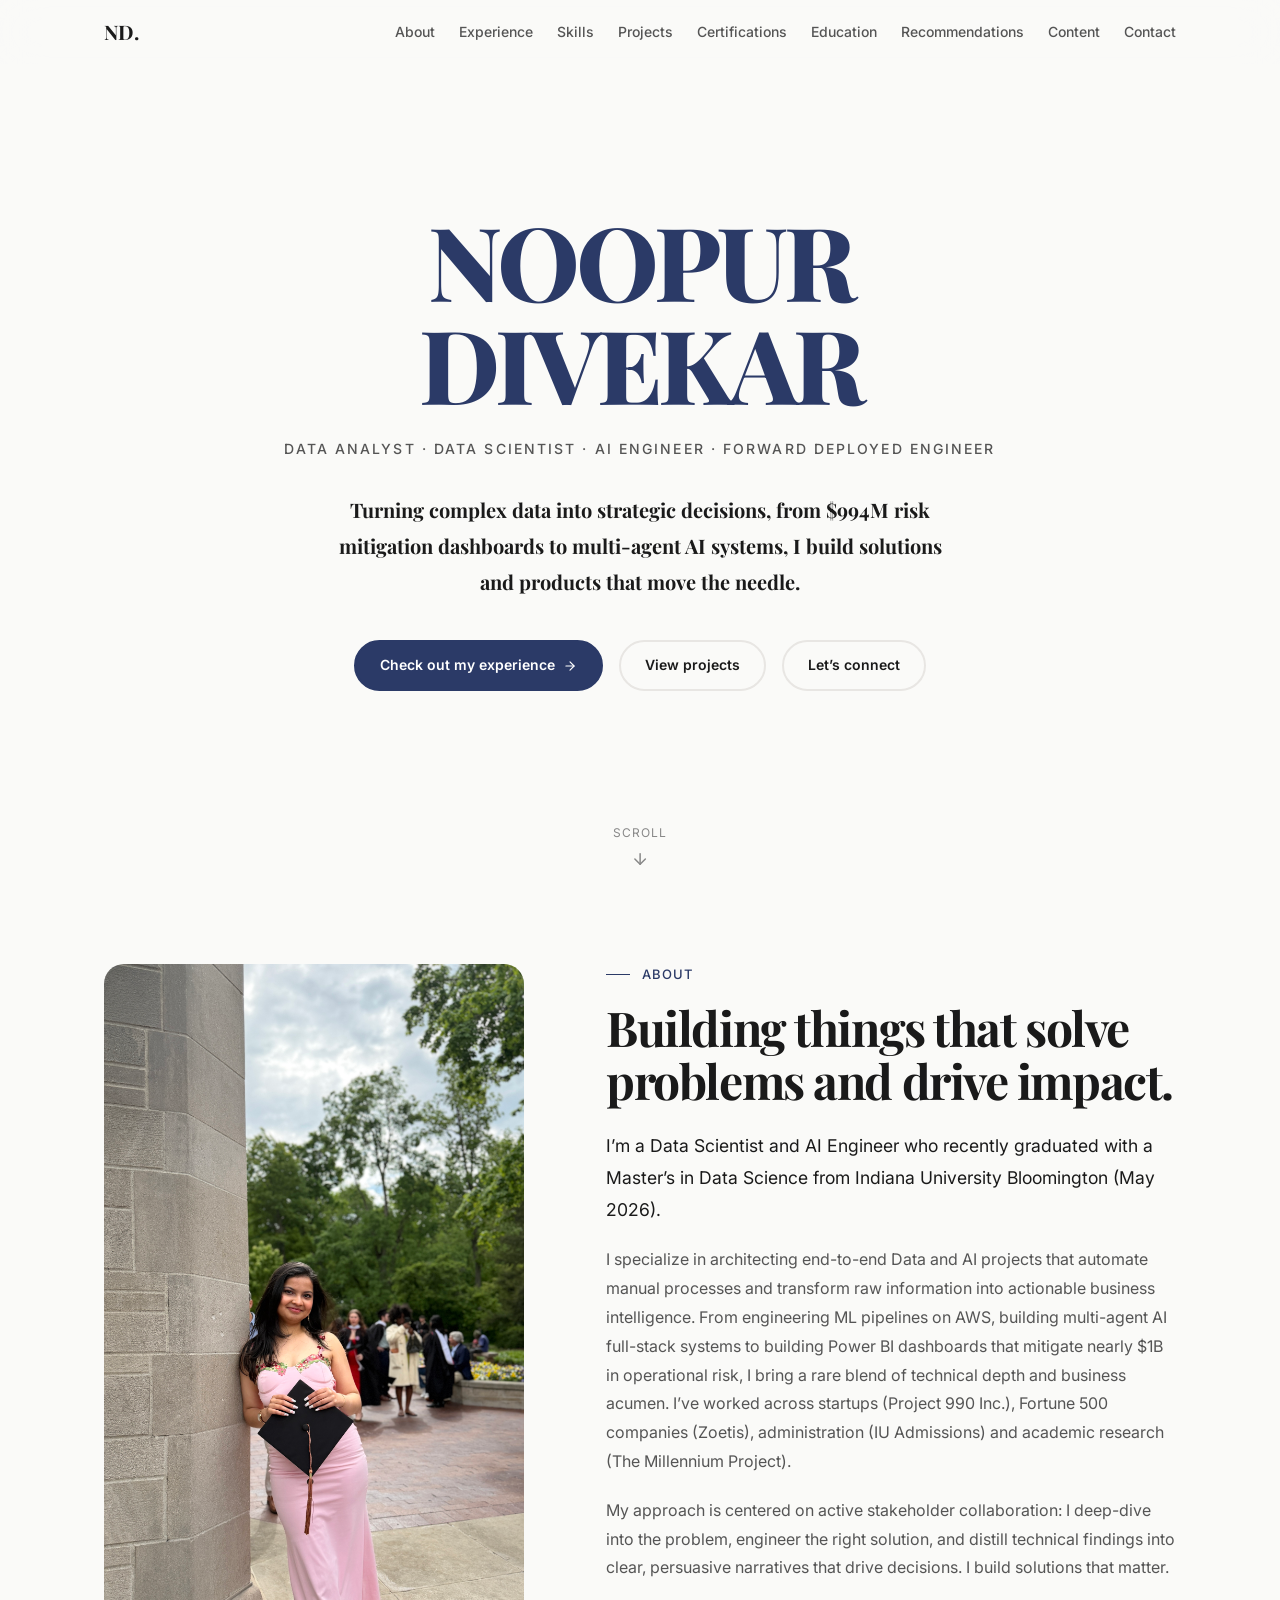
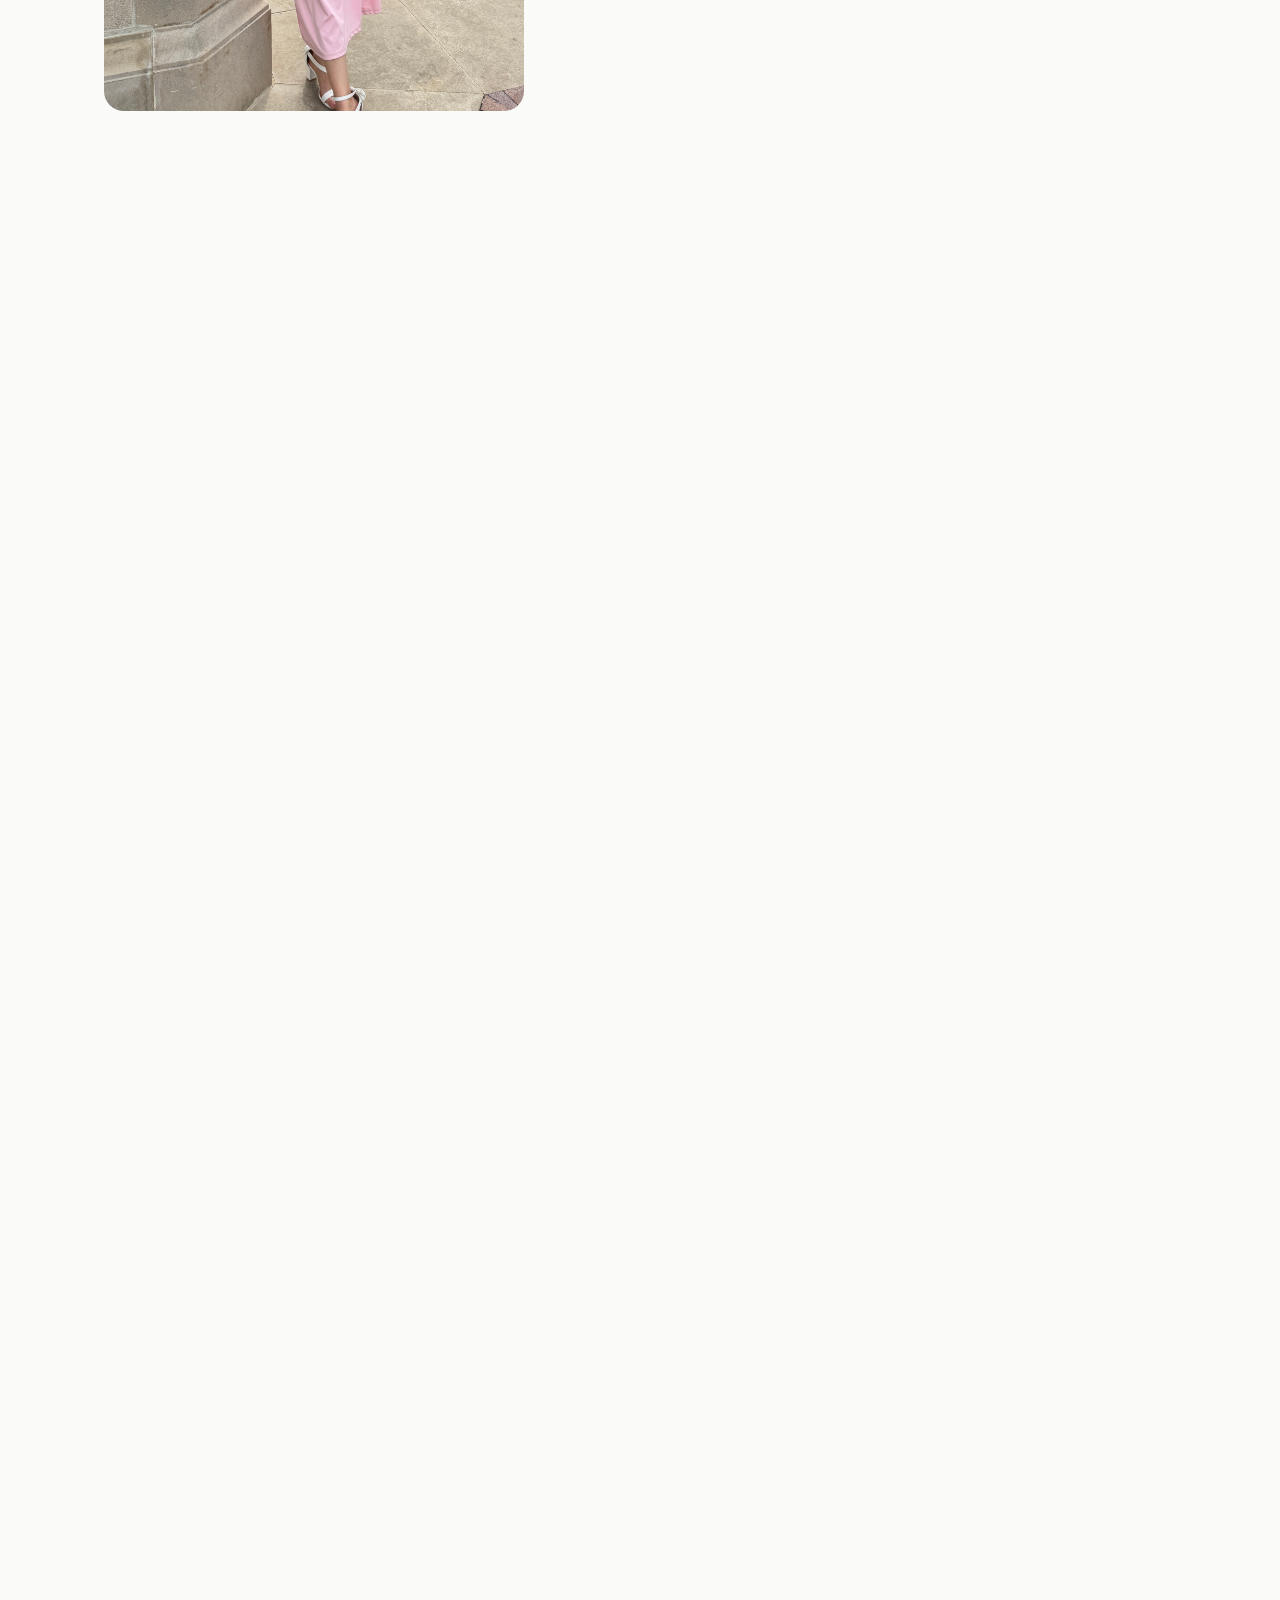
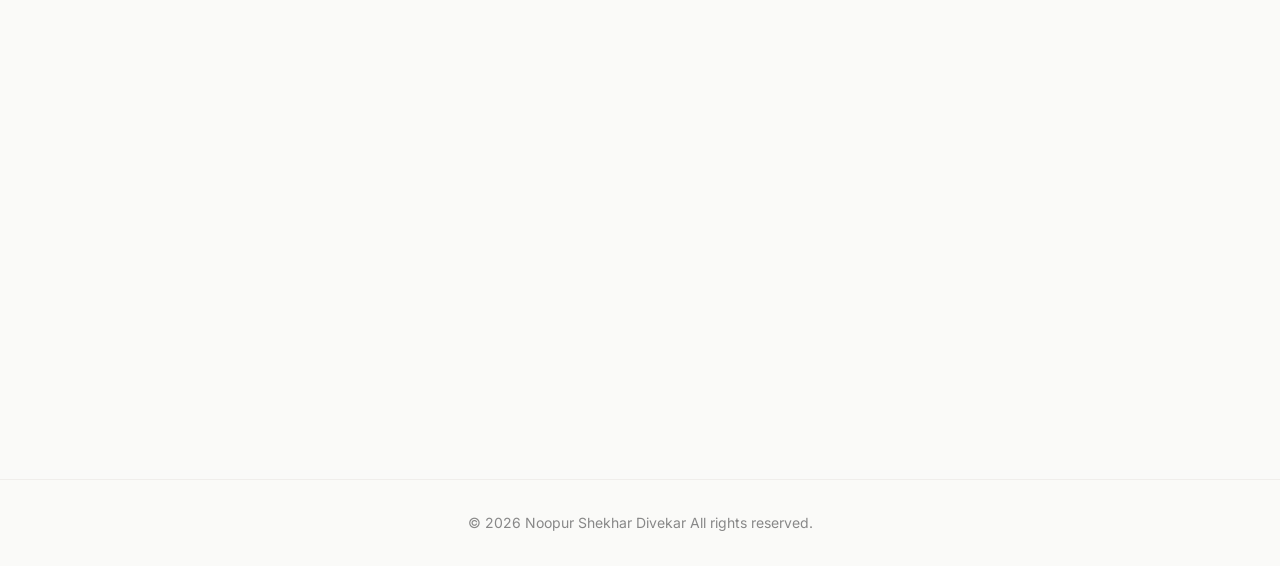
==== commit 970e24cf: "Fix broken cert-card HTML structure for DataCamp Power BI certification" ====
--- a/index.html
+++ b/index.html
@@ -513,7 +513,7 @@
           </div>
           <div class="project-card__body">
             <h3 class="project-card__title">Global Policy Scenario Dashboard</h3>
-            <p class="project-card__caption">Dual-mode Power BI dashboard tracking 29 SOFI indicators (1990&#8211;2035) for a UN-affiliated think tank with 4,500+ experts across 75 countries, featuring DAX what-if sliders for real-time scenario simulation and custom SOFI normalization features engineered in Advanced Excel. Energy intensity reduction identified as the highest-impact global futures variable &#8212; findings formally credited on The Millennium Project website.</p>
+            <p class="project-card__caption">Power BI dashboard with DAX what-if sliders and sensitivity analysis tracking 29 SOFI indicators for a UN think tank.</p>
             <div class="project-card__tags"><span class="project-card__tag">Power BI</span><span
                 class="project-card__tag">DAX</span><span class="project-card__tag">Python</span><span
                 class="project-card__tag">Sensitivity Analysis</span><span class="project-card__tag">Advanced
@@ -655,7 +655,6 @@
         </div>
         <div class="cert-card reveal">
           <img src="Images/Certification Logos/datacamp.png" alt="DataCamp" class="cert-card__logo">
-          </div>
           <div>
             <div class="cert-card__issuer">DataCamp</div>
             <h3 class="cert-card__name">Data Analyst in Power BI</h3>
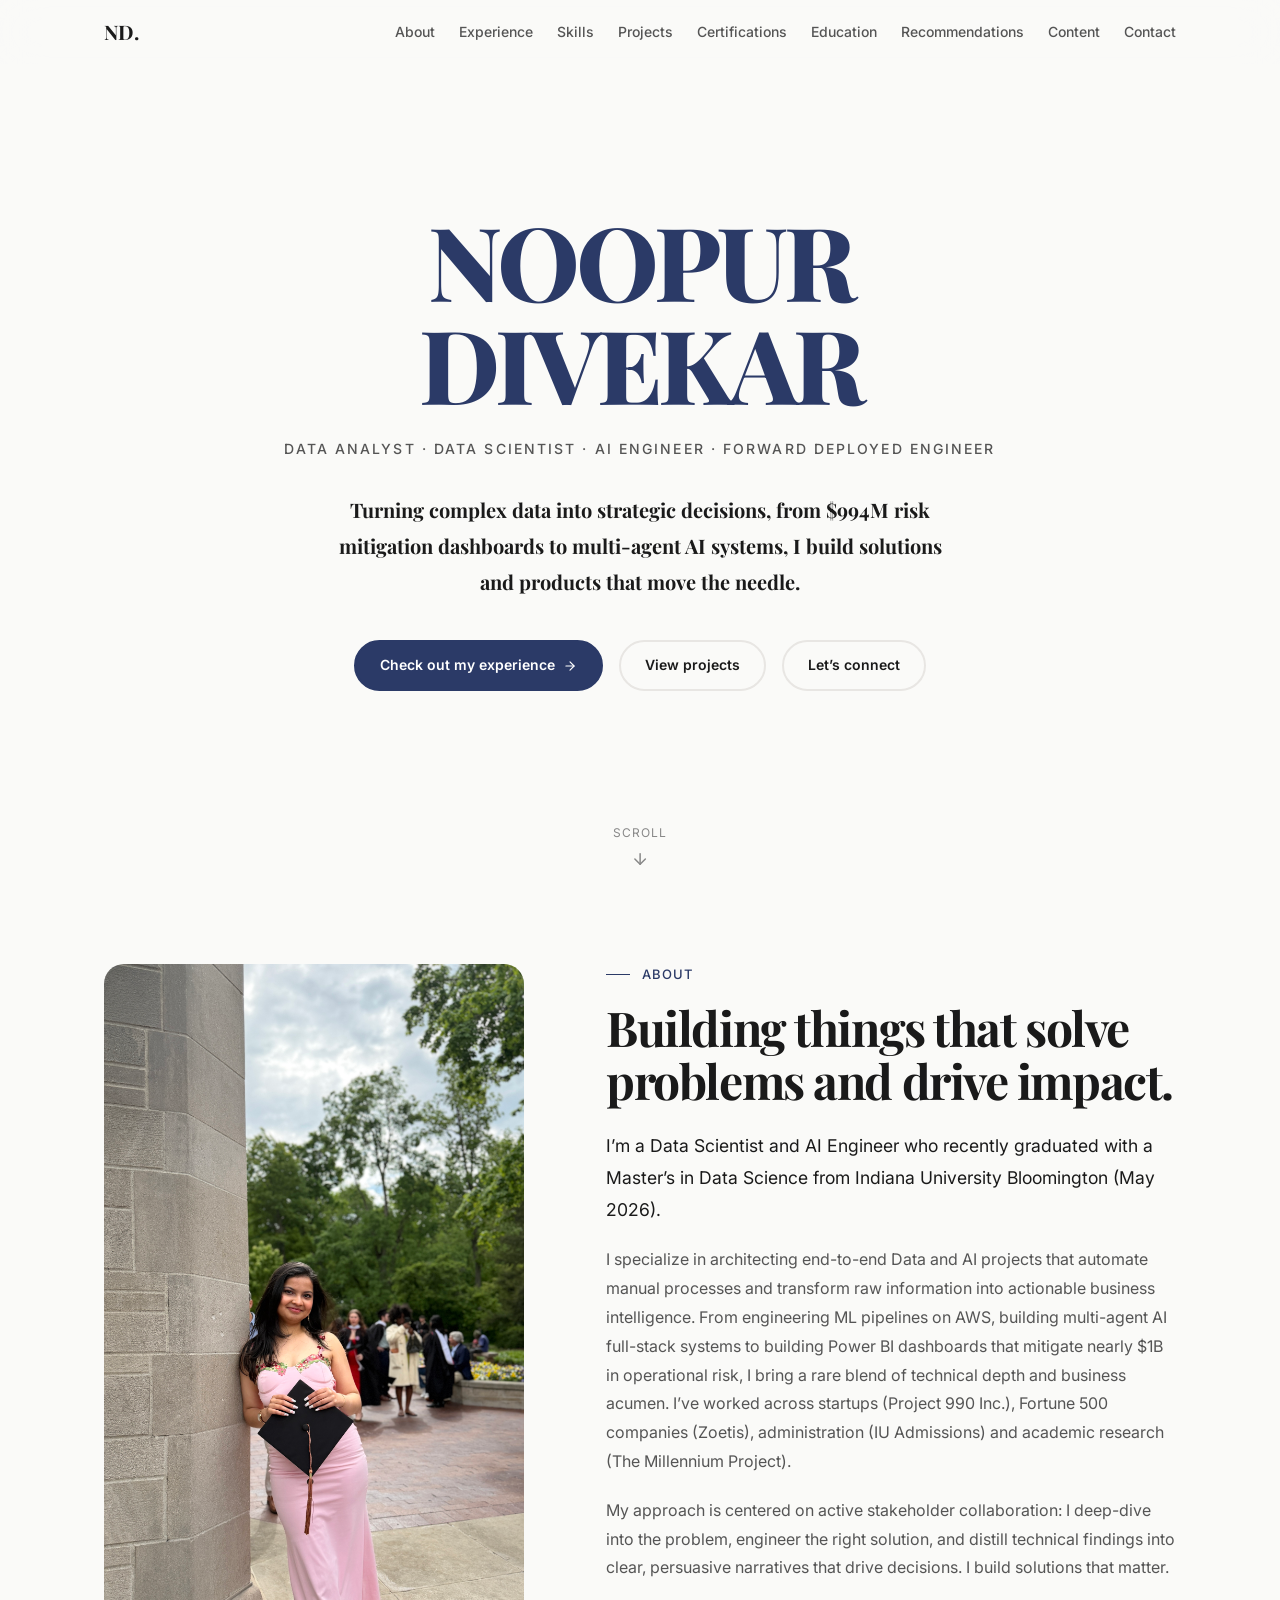
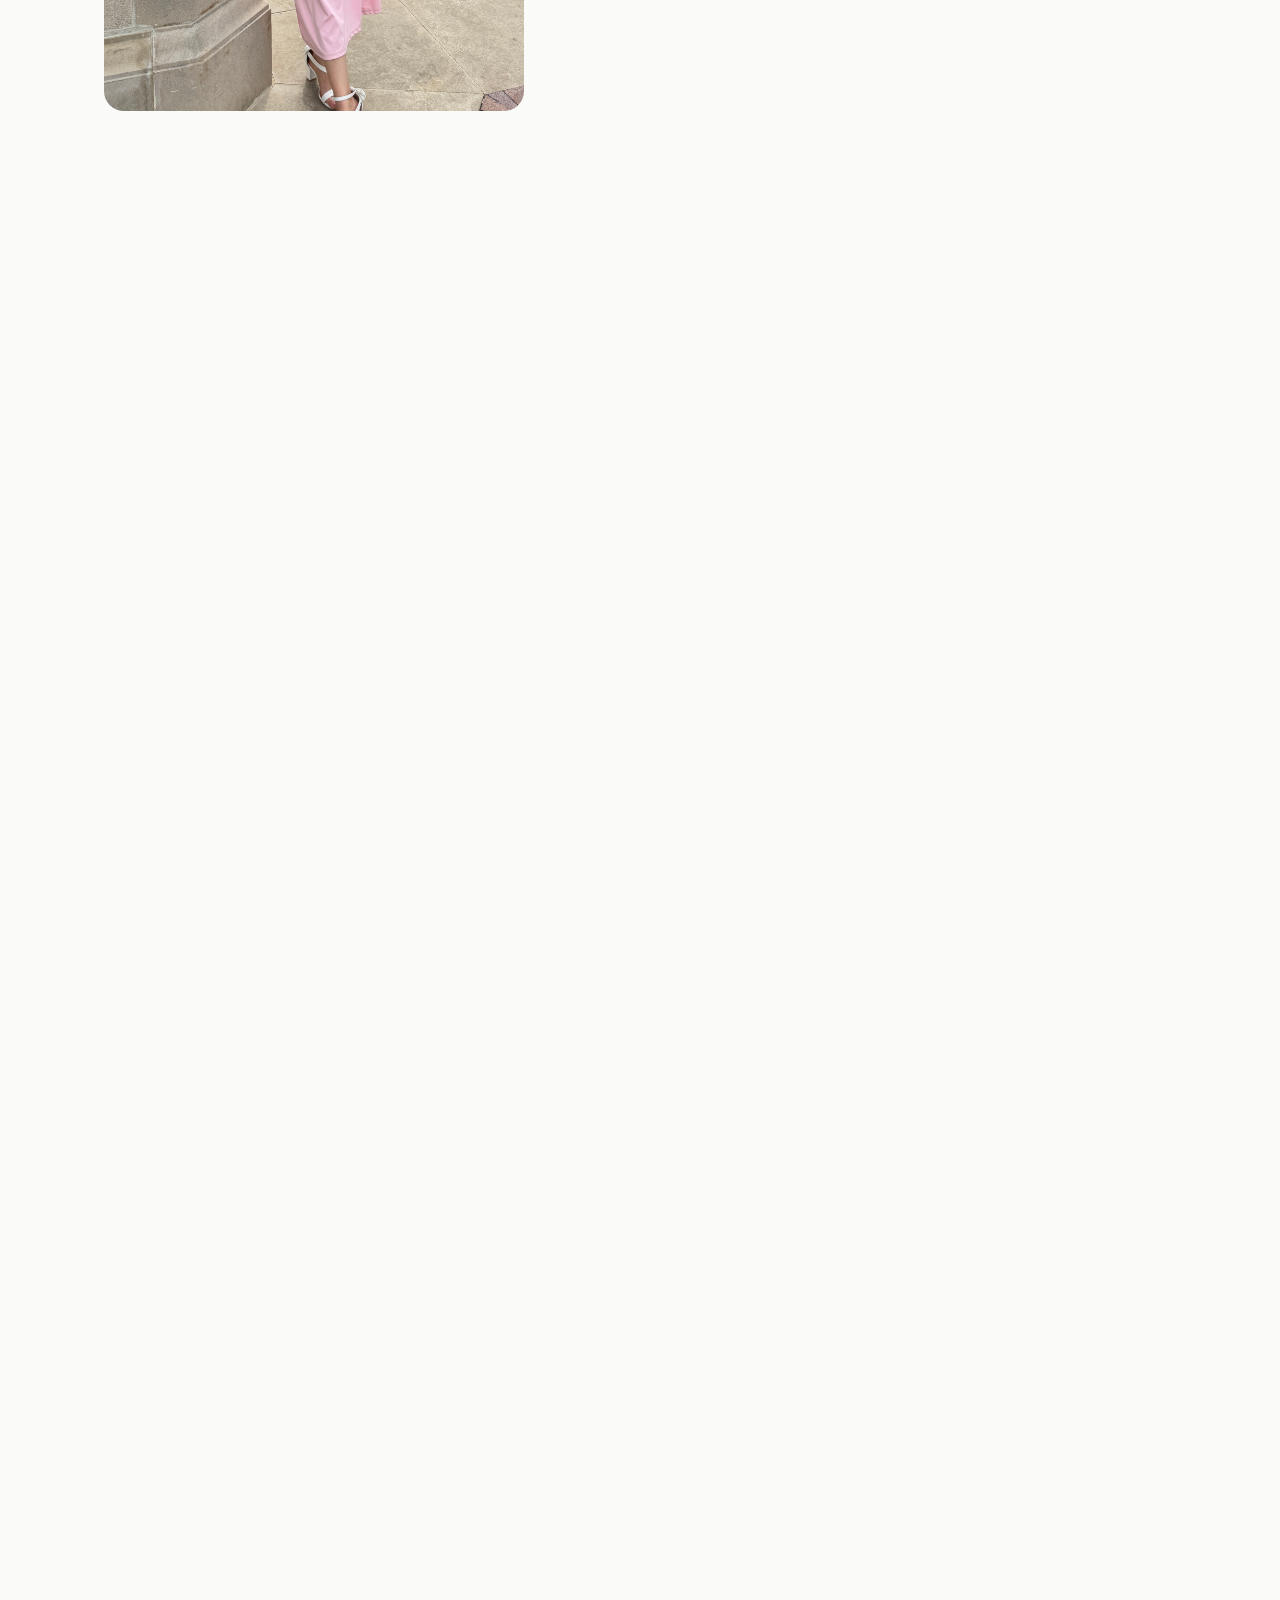
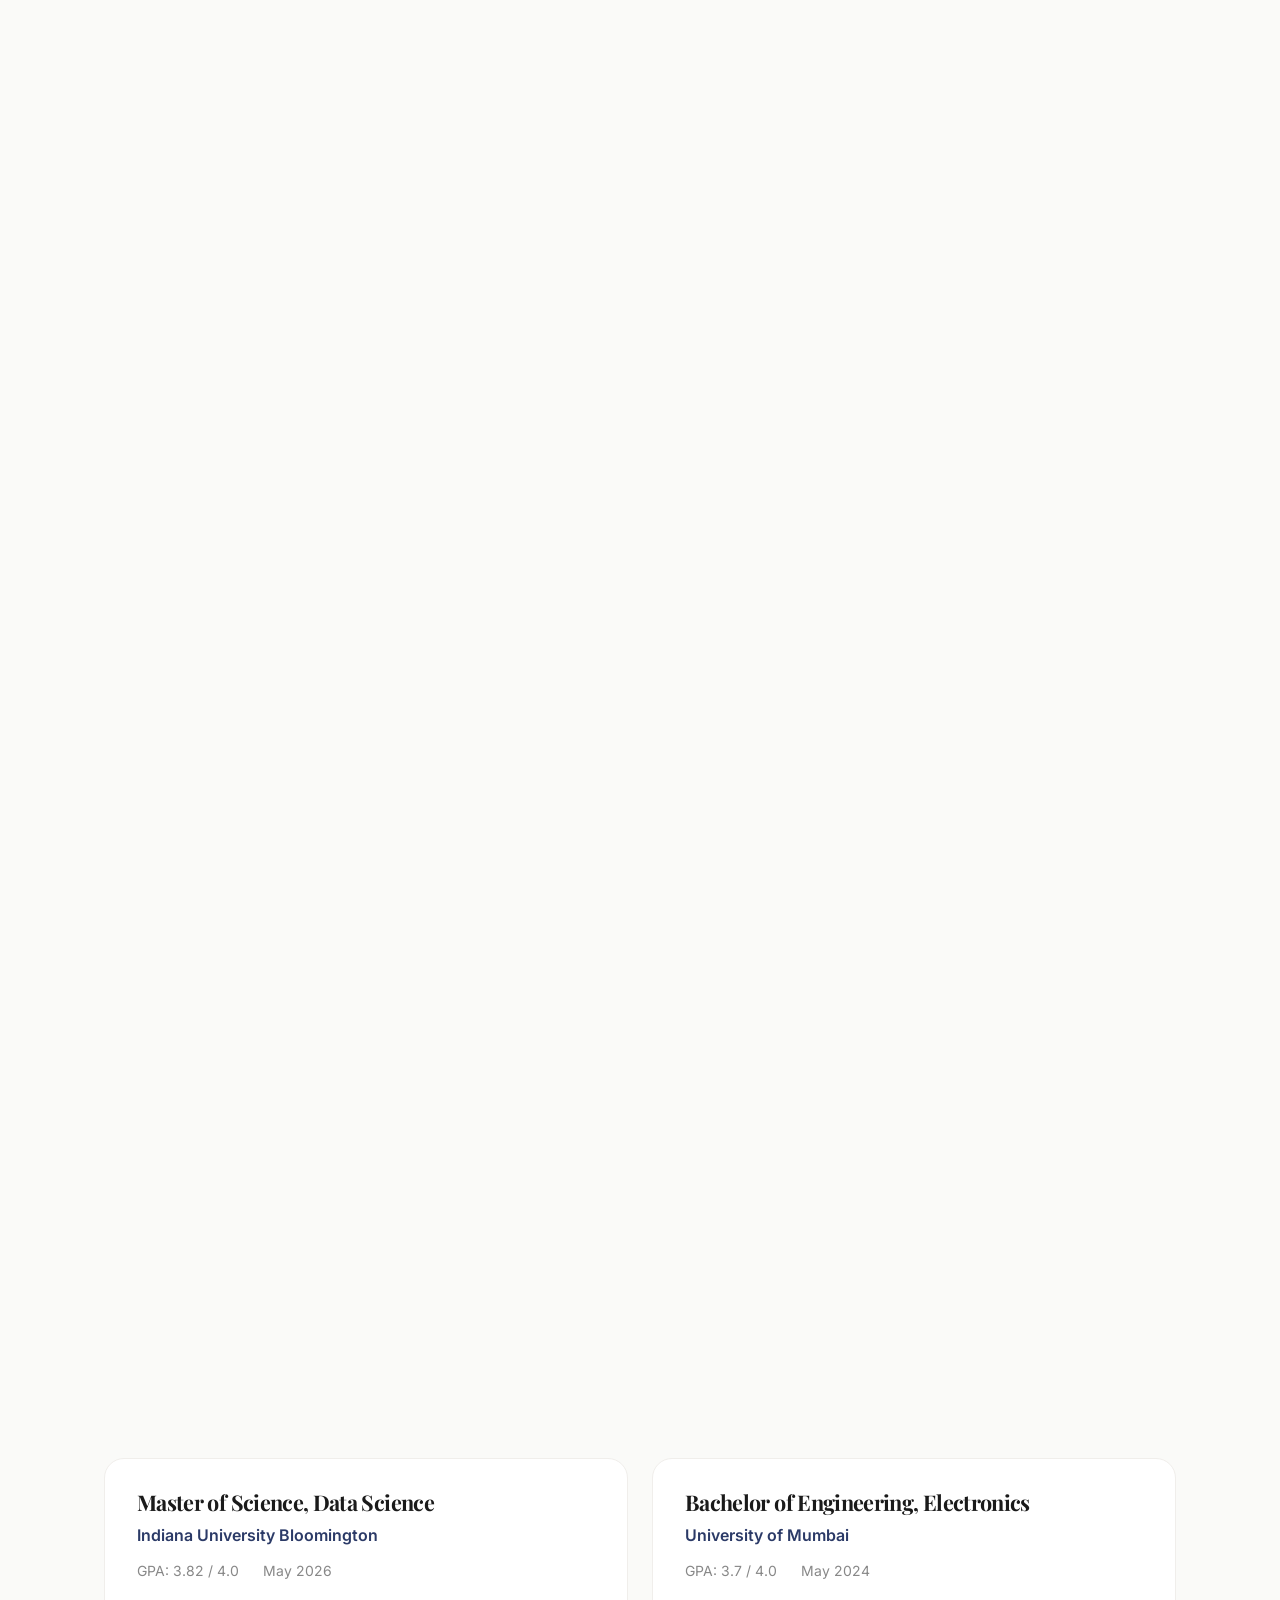
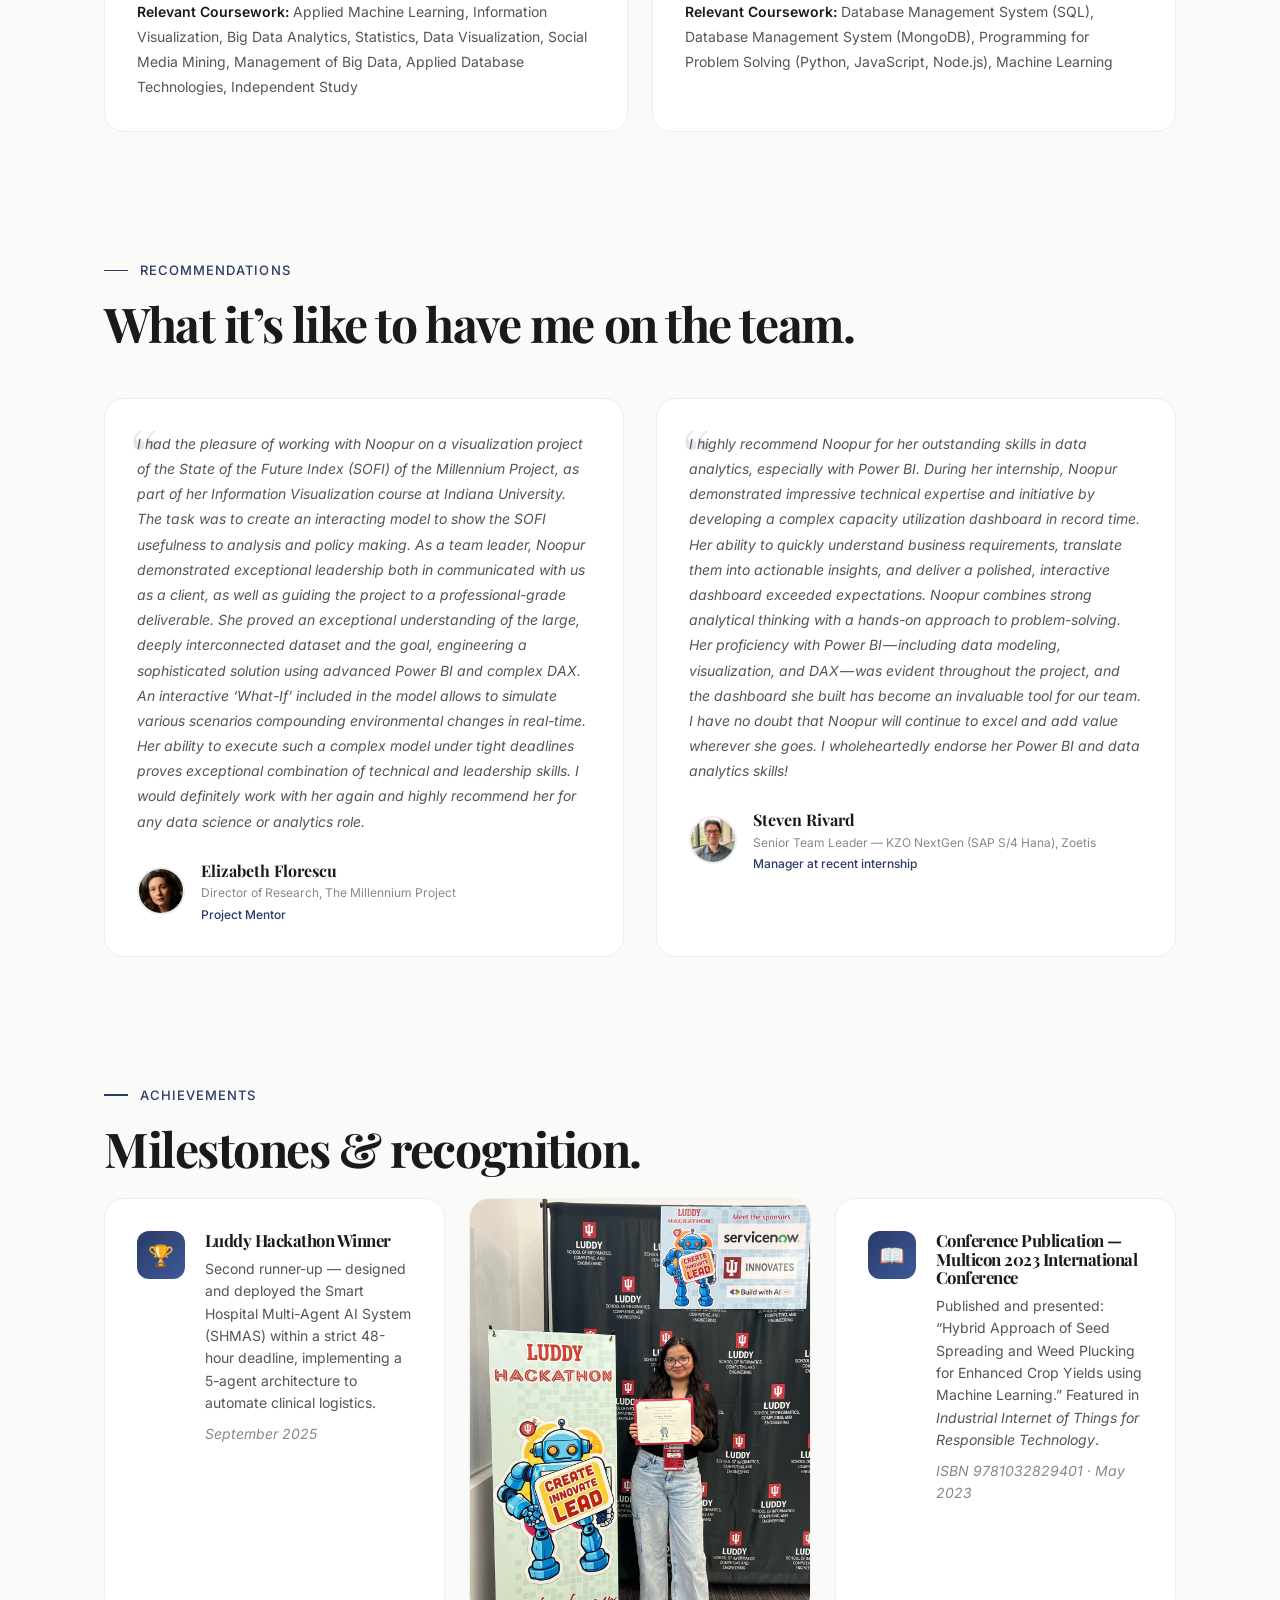
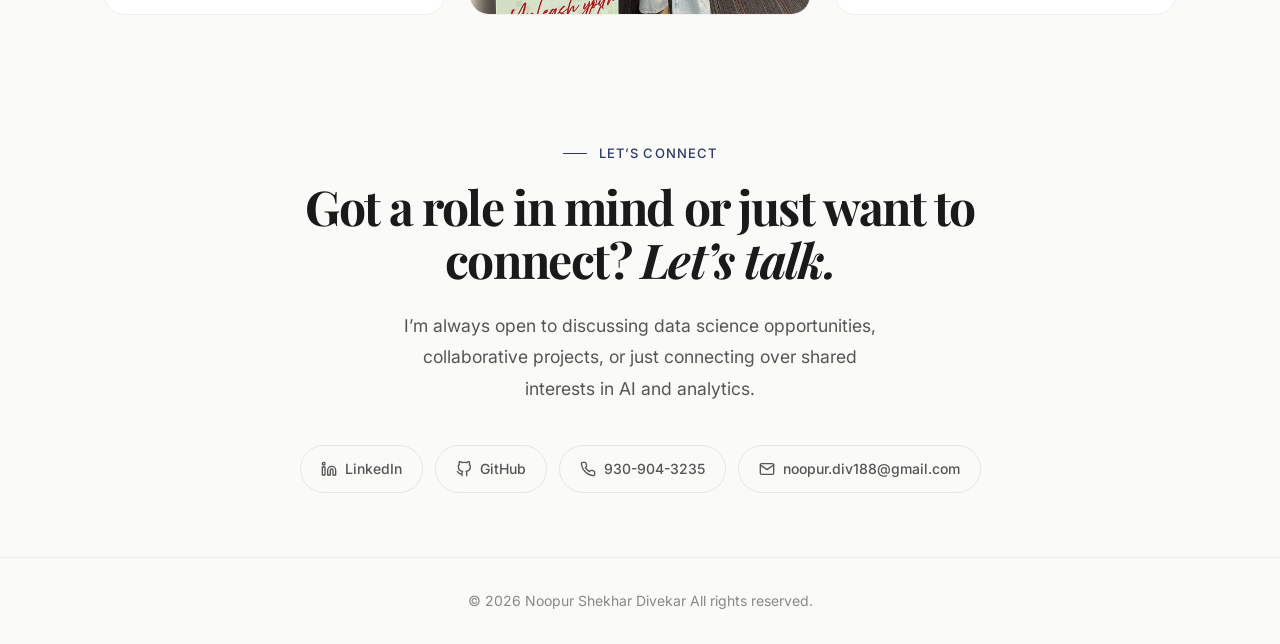
==== commit 08f147cc: "Update Smart Hospital demo link to Loom video" ====
--- a/index.html
+++ b/index.html
@@ -394,7 +394,7 @@
                   stroke-linejoin="round">
                   <path
                     d="M9 19c-5 1.5-5-2.5-7-3m14 6v-3.87a3.37 3.37 0 0 0-.94-2.61c3.14-.35 6.44-1.54 6.44-7A5.44 5.44 0 0 0 20 4.77 5.07 5.07 0 0 0 19.91 1S18.73.65 16 2.48a13.38 13.38 0 0 0-7 0C6.27.65 5.09 1 5.09 1A5.07 5.07 0 0 0 5 4.77a5.44 5.44 0 0 0-1.5 3.78c0 5.42 3.3 6.61 6.44 7A3.37 3.37 0 0 0 9 18.13V22" />
-                </svg> GitHub</a><a href="https://devpost.com/software/shmas-smart-hospital-multi-agent-system"
+                </svg> GitHub</a><a href="https://www.loom.com/share/94308657c2a149d7b332ec1ba8814630"
                 target="_blank" rel="noopener" class="project-card__link"><svg xmlns="http://www.w3.org/2000/svg"
                   viewBox="0 0 24 24" fill="none" stroke="currentColor" stroke-width="2" stroke-linecap="round"
                   stroke-linejoin="round">
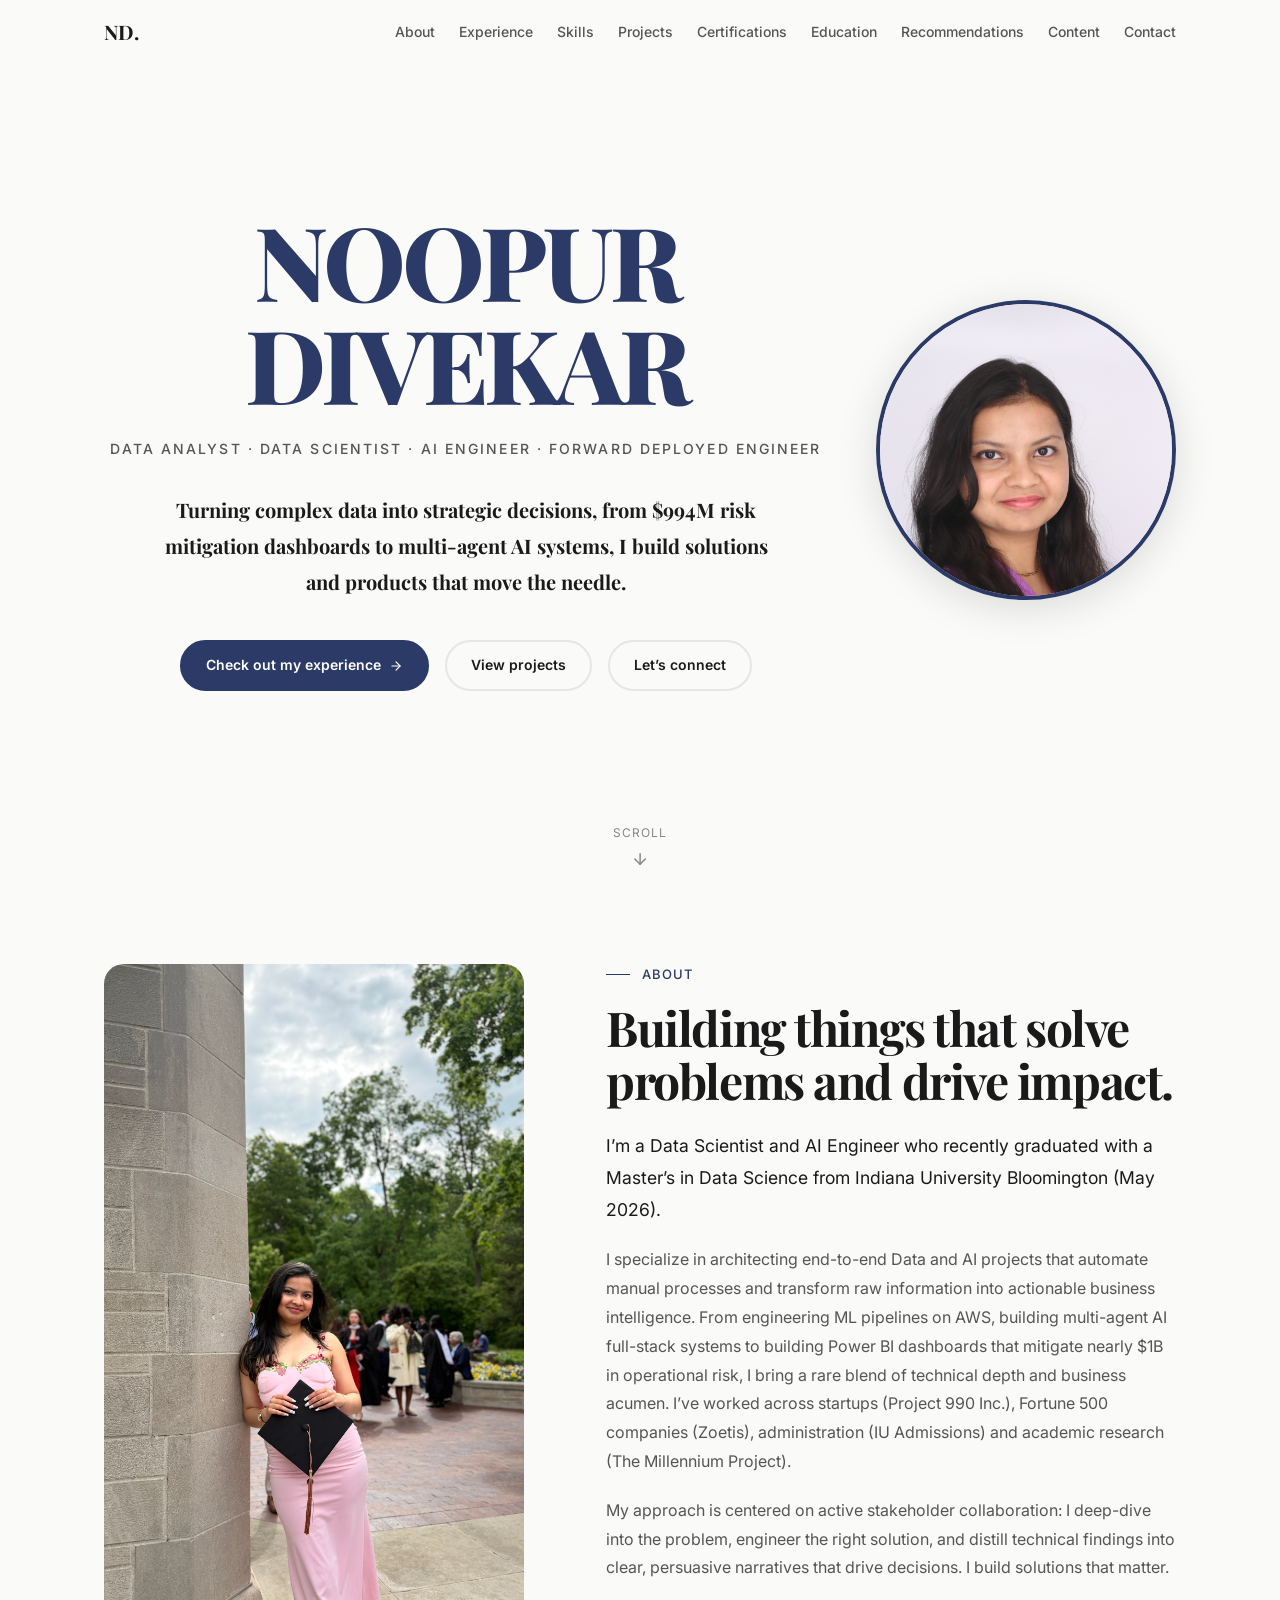
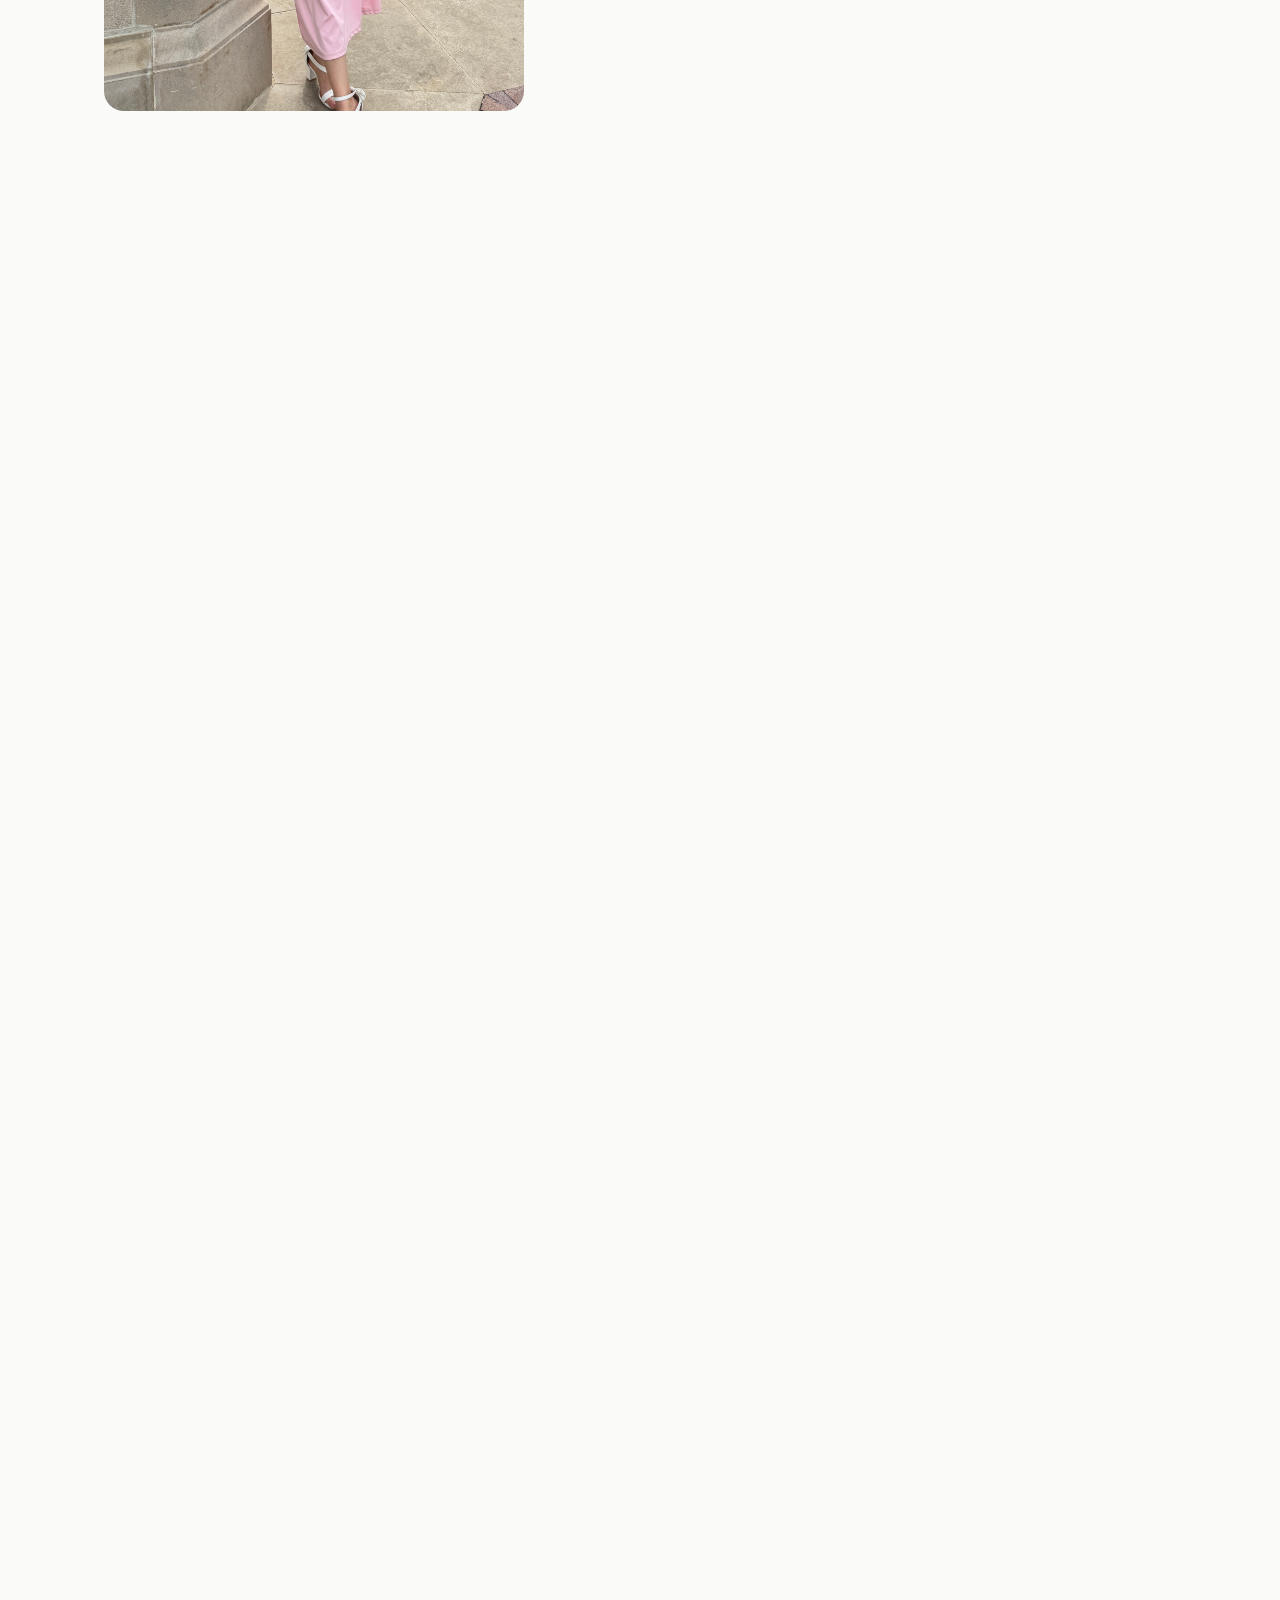
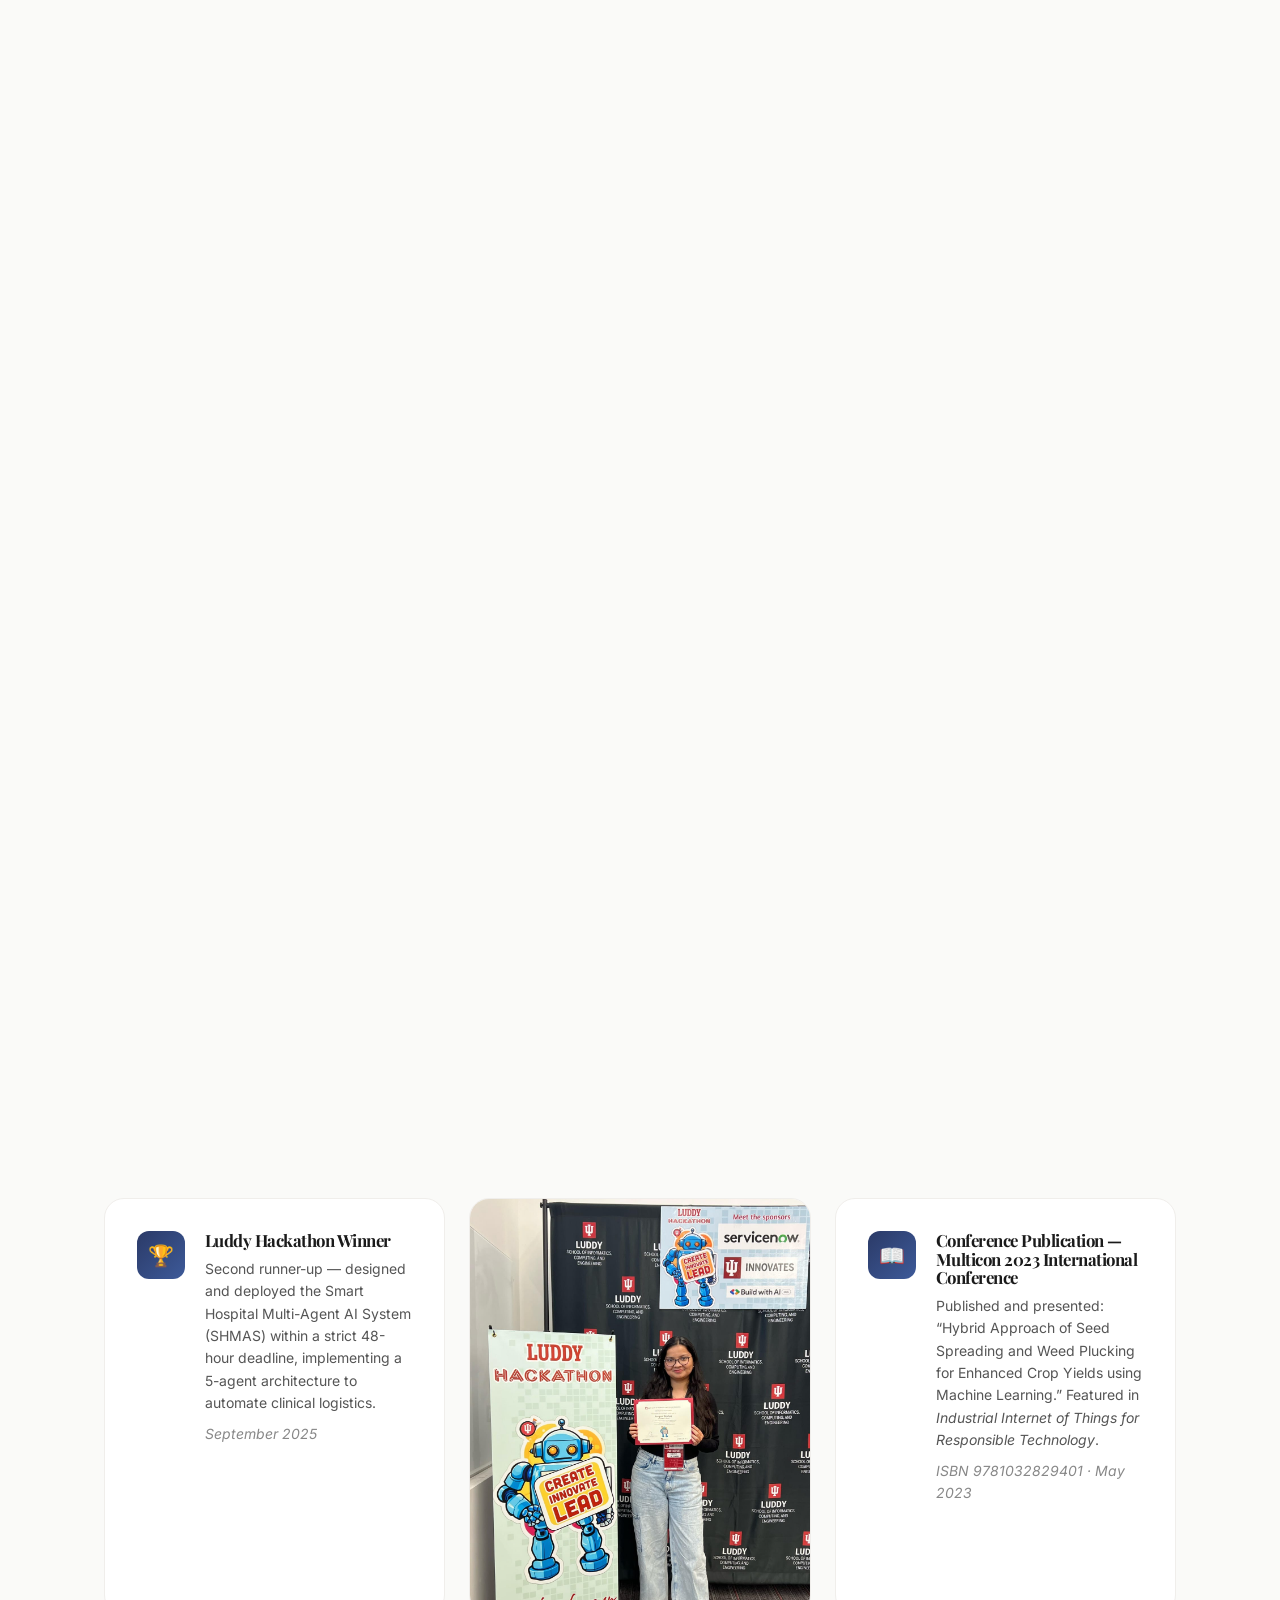
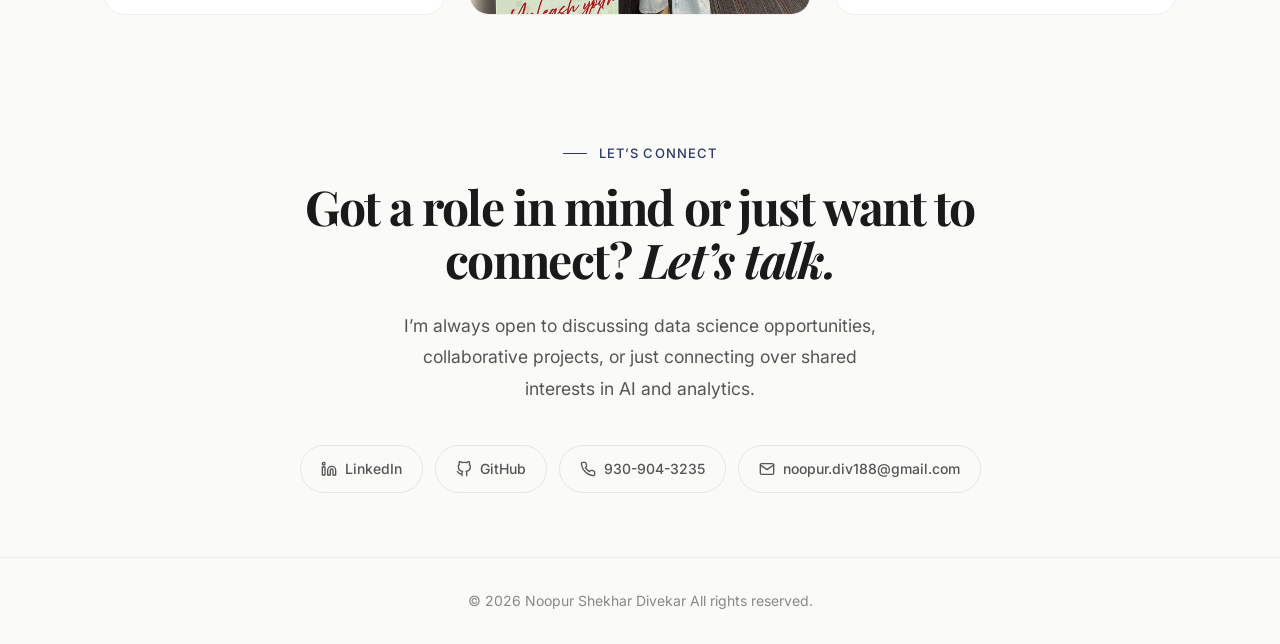
==== commit 2966ac90: "Add circular hero headshot to hero section (right side)" ====
--- a/index.html
+++ b/index.html
@@ -16,6 +16,43 @@
     href="https://fonts.googleapis.com/css2?family=Playfair+Display:ital,wght@0,400;0,500;0,600;0,700;0,800;1,400;1,500&family=Inter:wght@300;400;500;600;700&display=swap"
     rel="stylesheet">
   <link rel="stylesheet" href="styles.css">
+  <style>
+    .hero__inner {
+      display: flex;
+      align-items: center;
+      justify-content: space-between;
+      gap: 3rem;
+    }
+    .hero__content {
+      flex: 1;
+    }
+    .hero__photo-wrapper {
+      flex-shrink: 0;
+      display: flex;
+      align-items: center;
+      justify-content: center;
+    }
+    .hero__photo {
+      width: 300px;
+      height: 300px;
+      border-radius: 50%;
+      object-fit: cover;
+      object-position: center top;
+      border: 4px solid var(--color-accent, #2d3a6b);
+      box-shadow: 0 8px 40px rgba(0,0,0,0.13);
+      display: block;
+    }
+    @media (max-width: 768px) {
+      .hero__inner {
+        flex-direction: column-reverse;
+        text-align: center;
+      }
+      .hero__photo {
+        width: 200px;
+        height: 200px;
+      }
+    }
+  </style>
 </head>
 
 <body>
@@ -44,22 +81,31 @@
   <!-- HERO -->
   <section class="hero" id="hero">
     <div class="container">
-      <div class="hero__content">
-
-        <h1 class="hero__name reveal reveal-delay-1">NOOPUR DIVEKAR</h1>
-        <p class="hero__roles-line reveal reveal-delay-2">Data Analyst &middot; Data Scientist &middot; AI Engineer &middot; Forward Deployed Engineer</p>
-        <p class="hero__tagline reveal reveal-delay-2"><strong>Turning complex data into strategic decisions, from $994M
-            risk mitigation dashboards to multi-agent AI systems, I build solutions and products that move the
-            needle.</strong></p>
-        <div class="hero__cta-group reveal reveal-delay-3">
-          <a href="#experience" class="btn btn--primary">Check out my experience <svg xmlns="http://www.w3.org/2000/svg"
-              viewBox="0 0 24 24" fill="none" stroke="currentColor" stroke-width="2" stroke-linecap="round"
-              stroke-linejoin="round">
-              <path d="M5 12h14" />
-              <path d="m12 5 7 7-7 7" />
-            </svg></a>
-          <a href="#projects" class="btn btn--outline">View projects</a>
-          <a href="#contact" class="btn btn--outline">Let&rsquo;s connect</a>
+      <div class="hero__inner">
+        <div class="hero__content">
+          <h1 class="hero__name reveal reveal-delay-1">NOOPUR DIVEKAR</h1>
+          <p class="hero__roles-line reveal reveal-delay-2">Data Analyst &middot; Data Scientist &middot; AI Engineer &middot; Forward Deployed Engineer</p>
+          <p class="hero__tagline reveal reveal-delay-2"><strong>Turning complex data into strategic decisions, from $994M
+              risk mitigation dashboards to multi-agent AI systems, I build solutions and products that move the
+              needle.</strong></p>
+          <div class="hero__cta-group reveal reveal-delay-3">
+            <a href="#experience" class="btn btn--primary">Check out my experience <svg xmlns="http://www.w3.org/2000/svg"
+                viewBox="0 0 24 24" fill="none" stroke="currentColor" stroke-width="2" stroke-linecap="round"
+                stroke-linejoin="round">
+                <path d="M5 12h14" />
+                <path d="m12 5 7 7-7 7" />
+              </svg></a>
+            <a href="#projects" class="btn btn--outline">View projects</a>
+            <a href="#contact" class="btn btn--outline">Let&rsquo;s connect</a>
+          </div>
+        </div>
+        <div class="hero__photo-wrapper reveal reveal-delay-2">
+          <img
+            src="Images/Hero Section Headshots/Headshot 3.jpg"
+            alt="Noopur Divekar"
+            class="hero__photo"
+            loading="eager"
+          >
         </div>
       </div>
     </div>
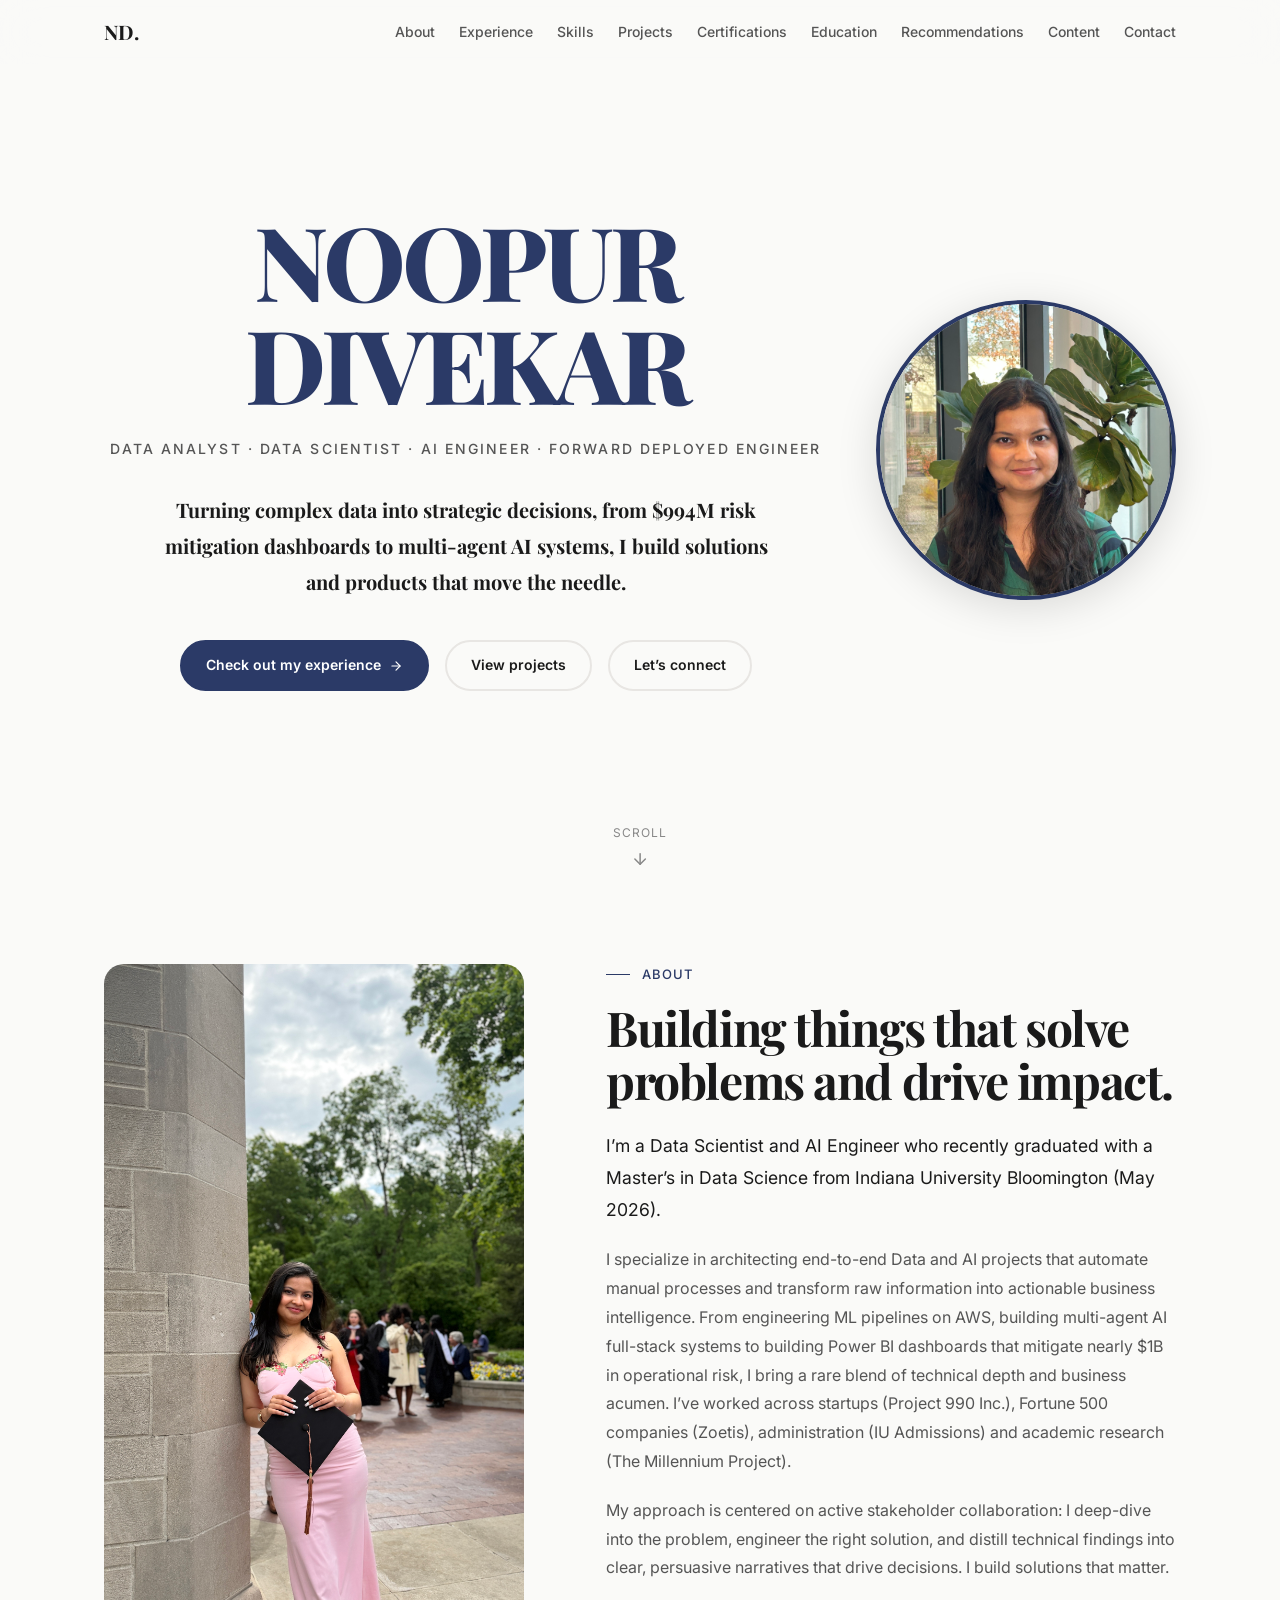
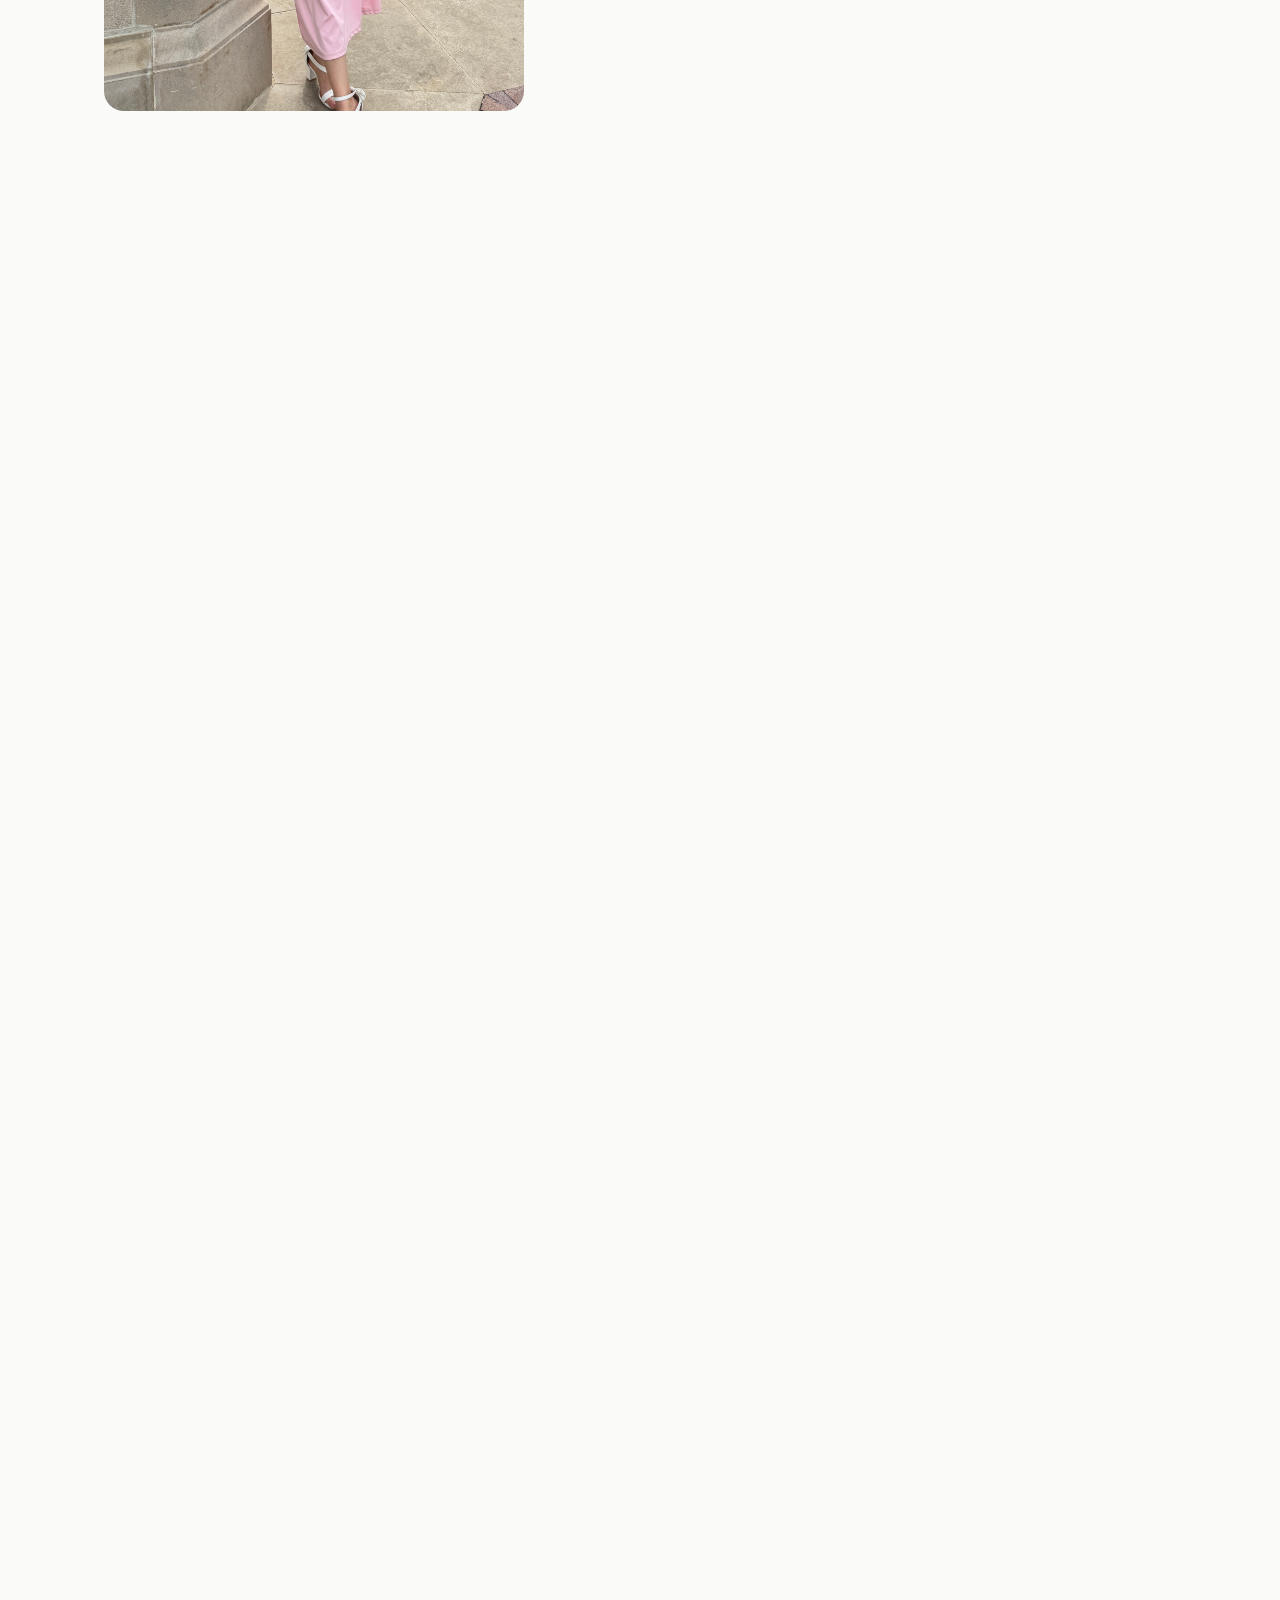
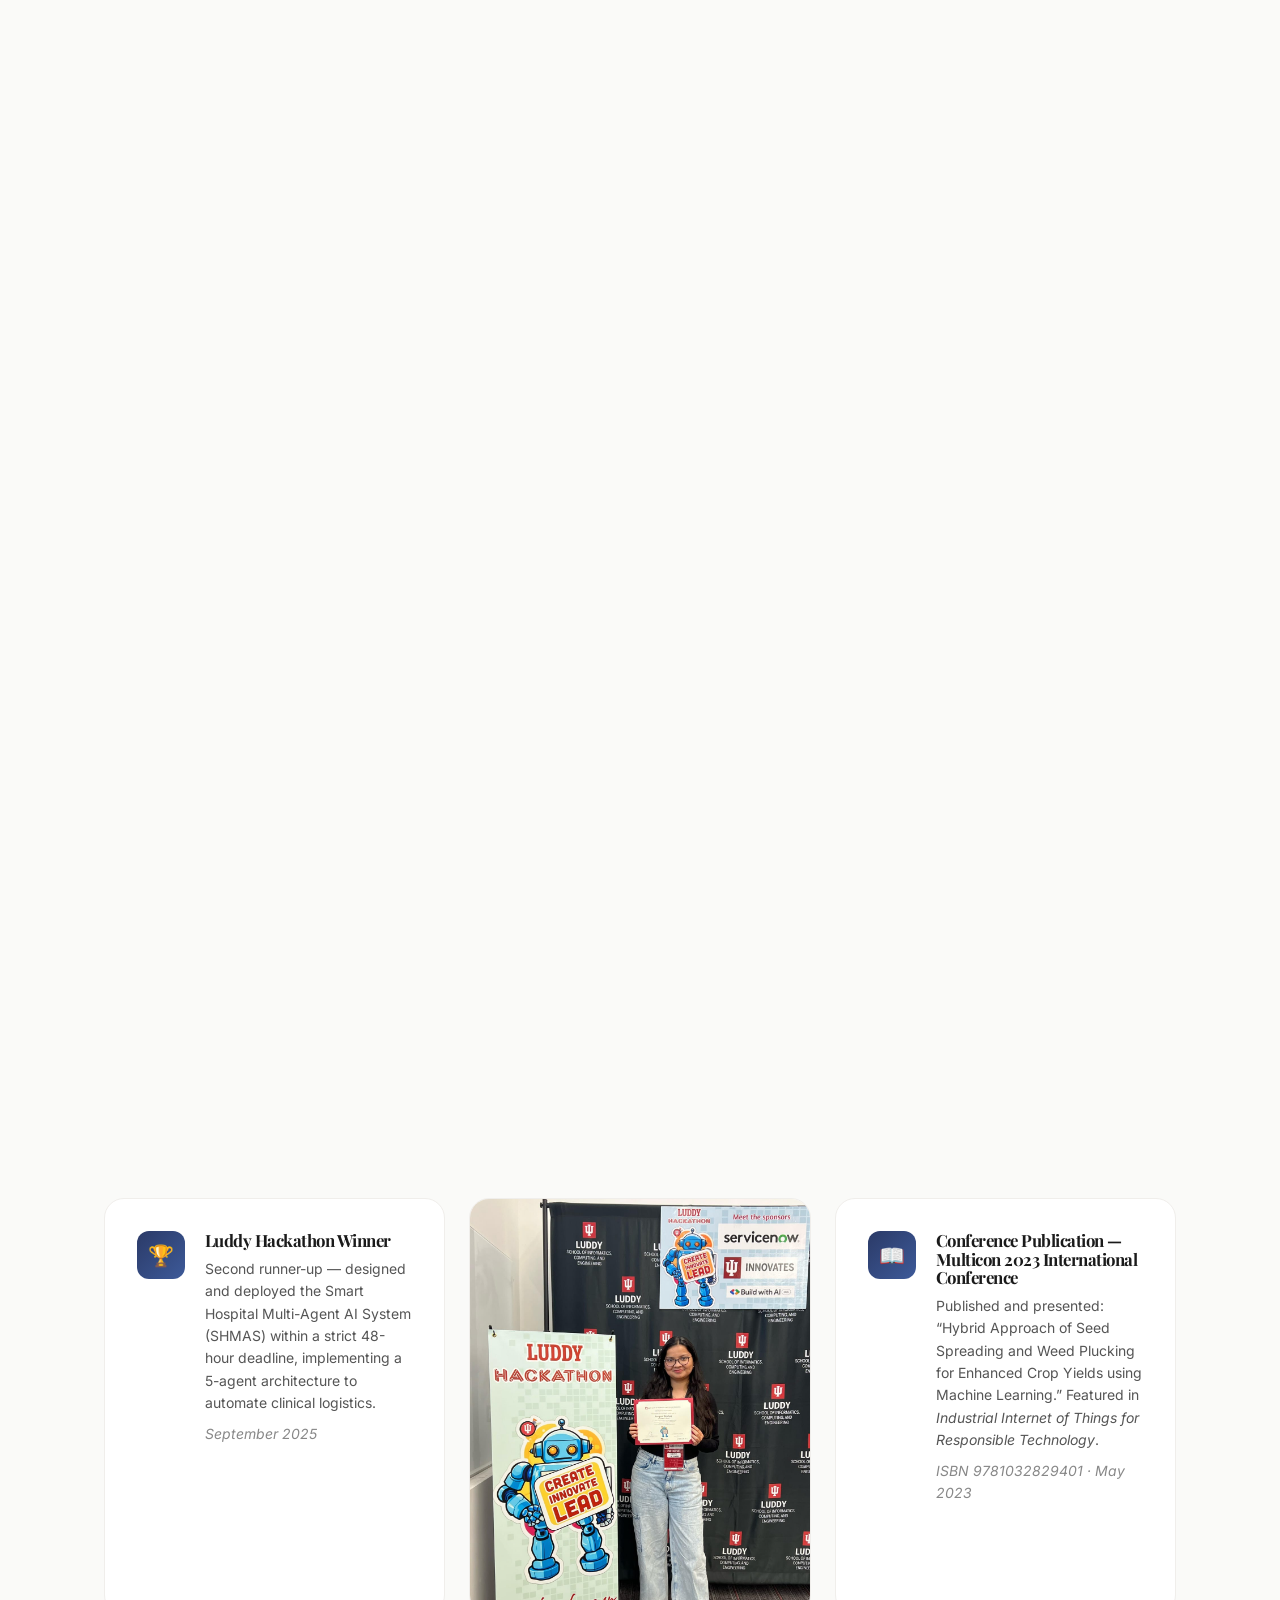
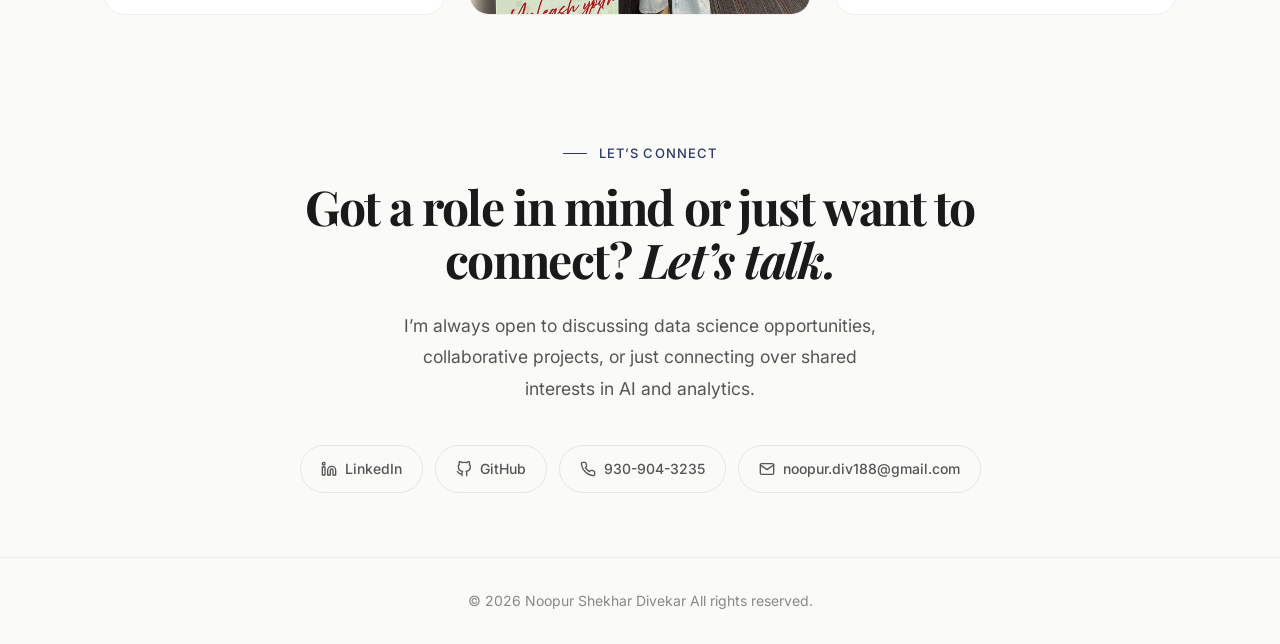
==== commit f37f14ab: "Replace hero photo with Headshot 4.jpeg" ====
--- a/index.html
+++ b/index.html
@@ -101,7 +101,7 @@
         </div>
         <div class="hero__photo-wrapper reveal reveal-delay-2">
           <img
-            src="Images/Hero Section Headshots/Headshot 3.jpg"
+            src="Images/Hero Section Headshots/Headshot 4.jpeg"
             alt="Noopur Divekar"
             class="hero__photo"
             loading="eager"
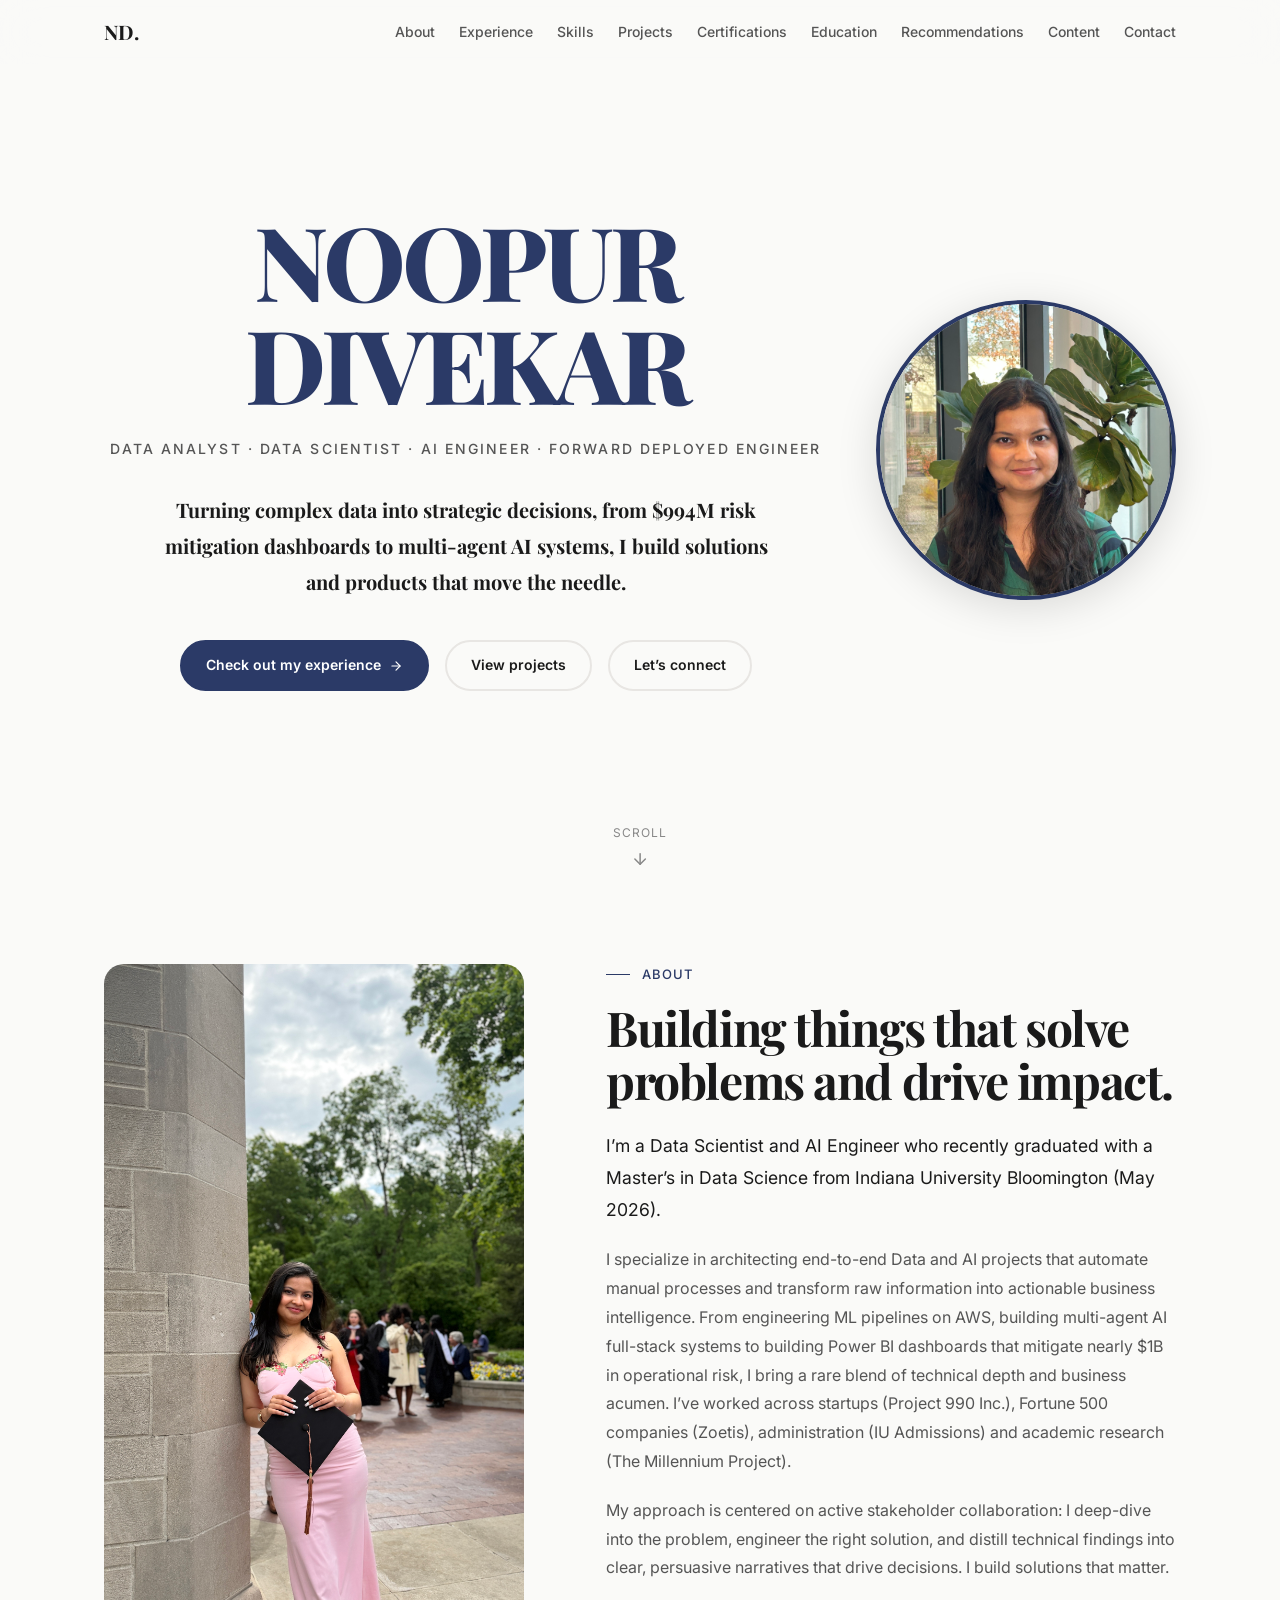
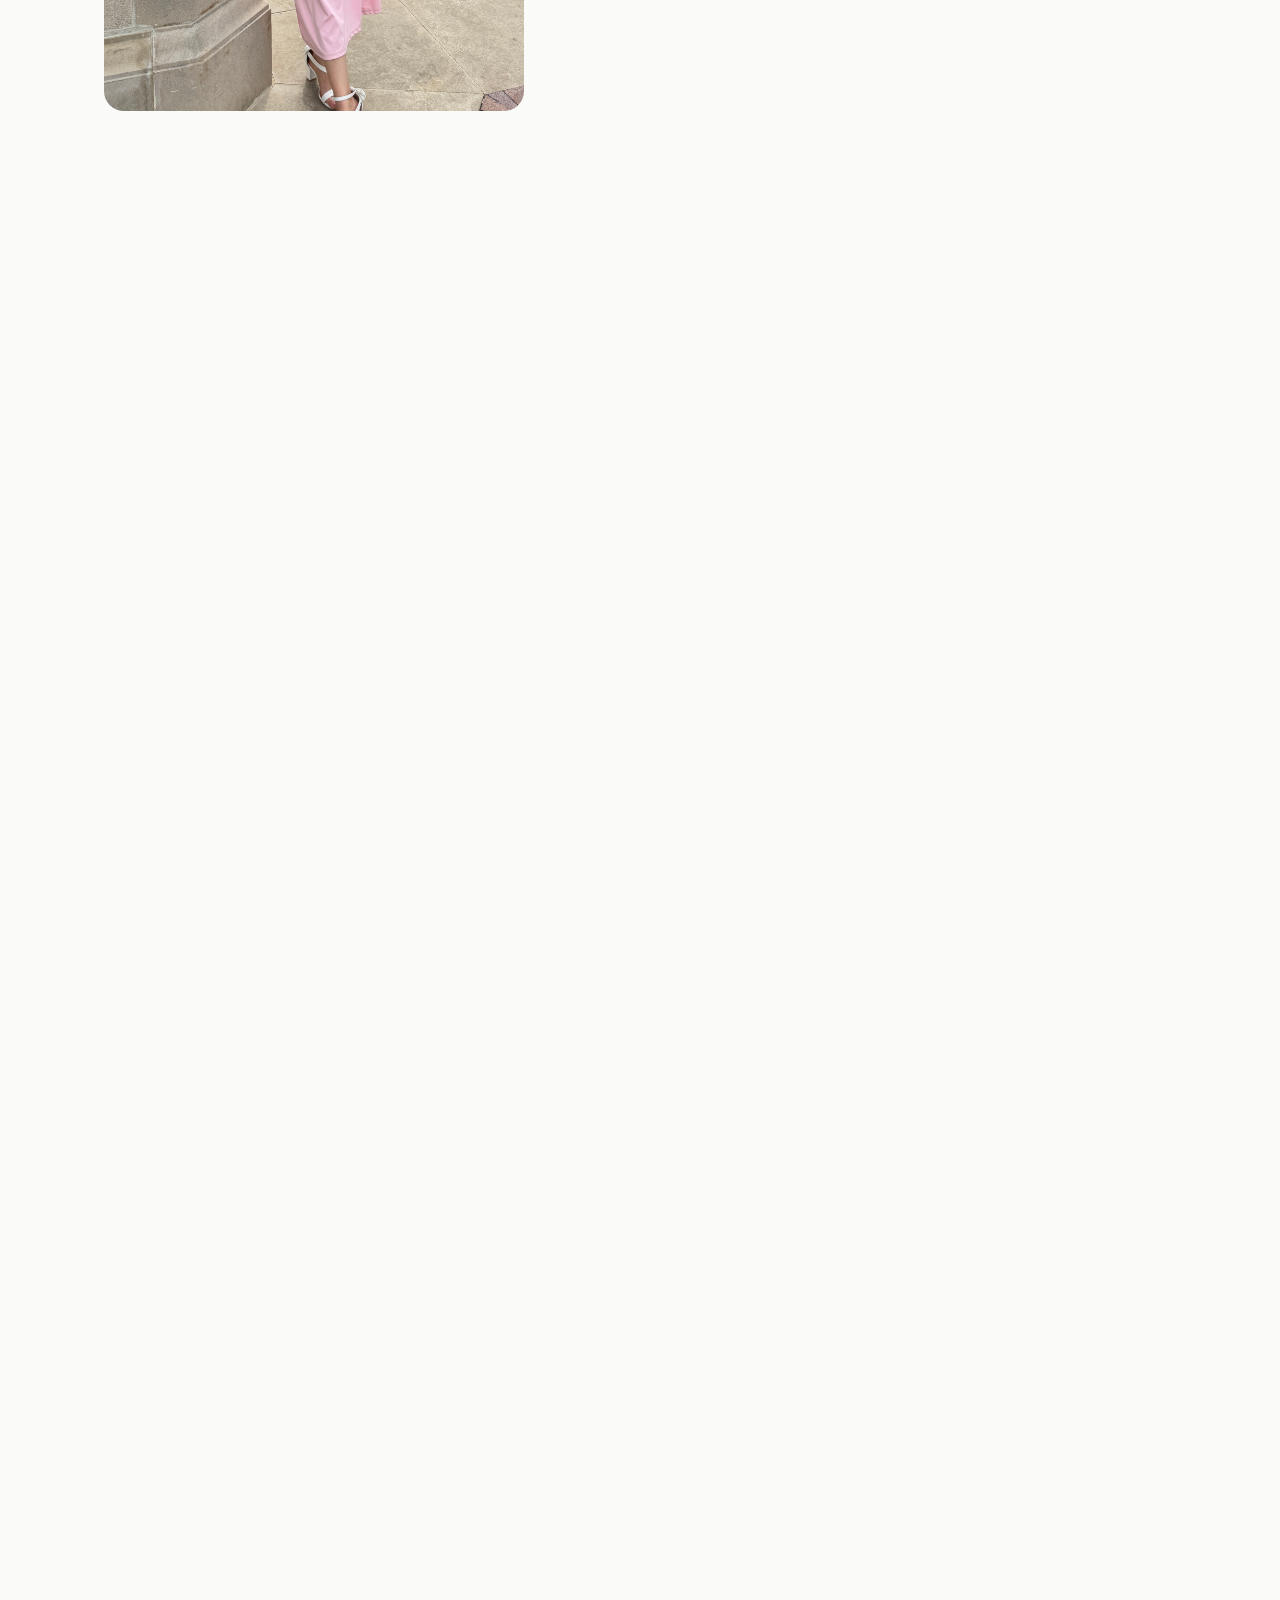
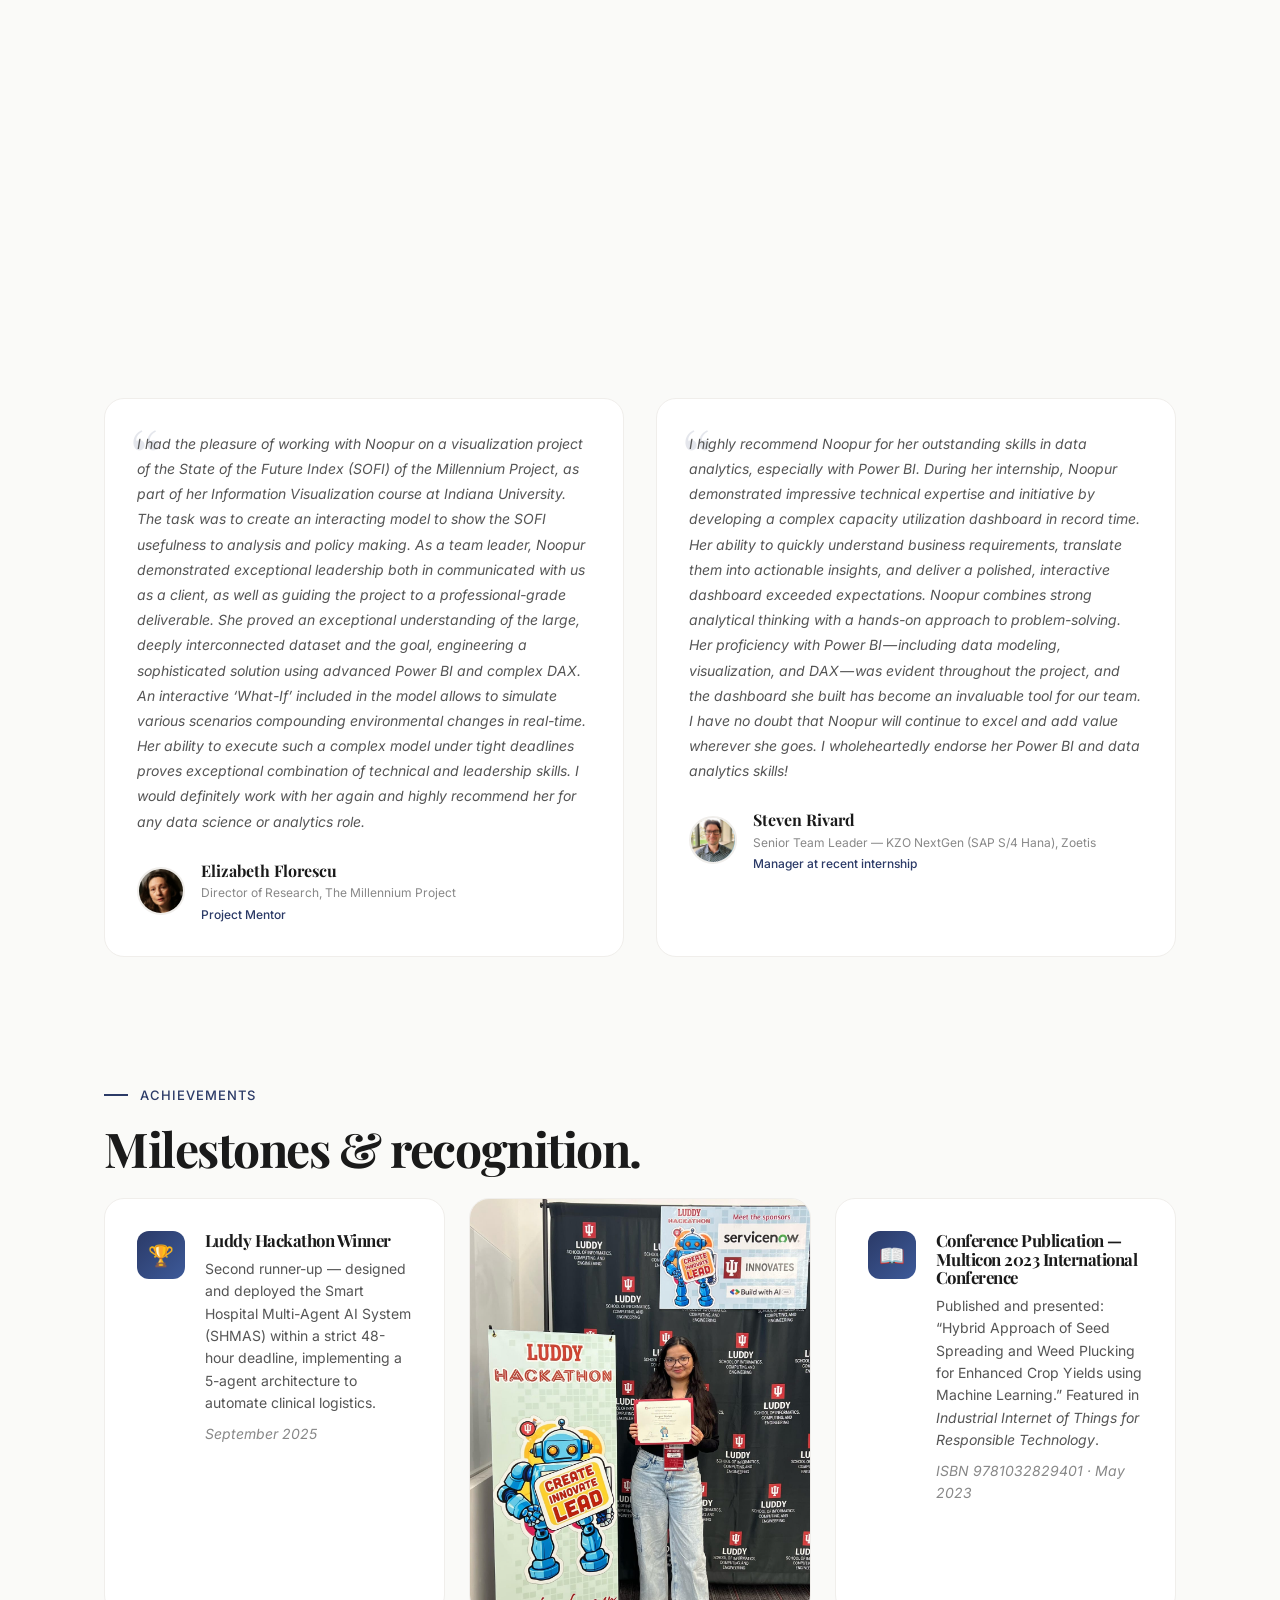
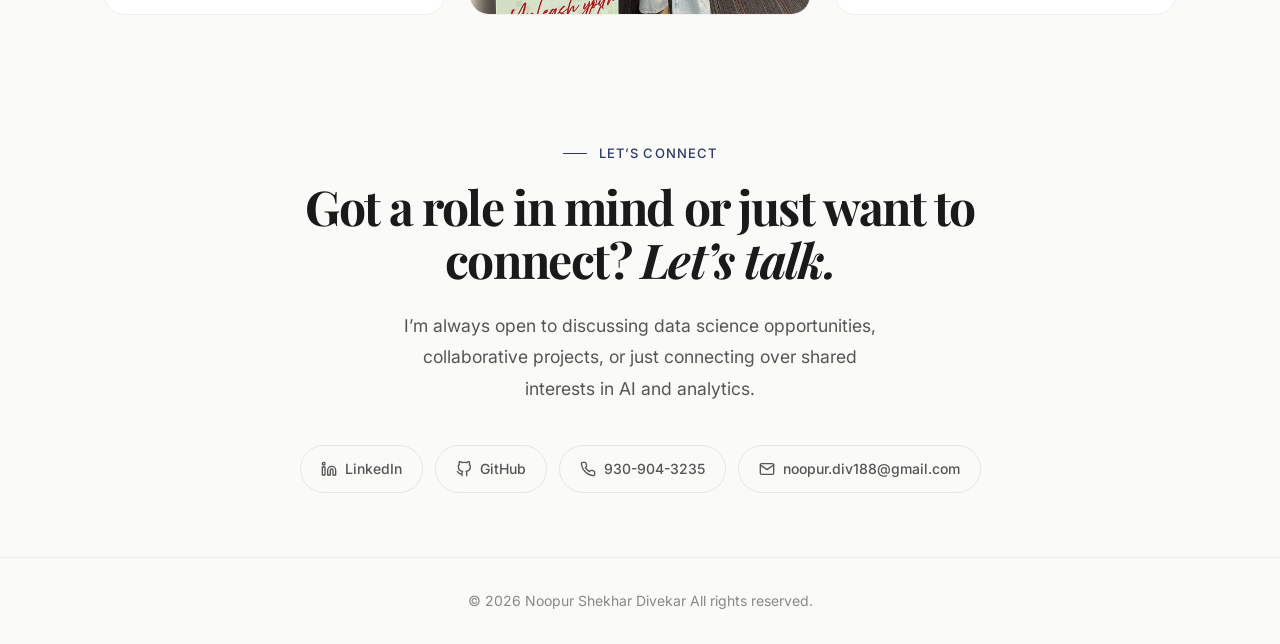
==== commit 34e371f5: "Add PPE Non-compliance Detection System as first project" ====
--- a/index.html
+++ b/index.html
@@ -338,6 +338,42 @@
       </div>
       <div class="projects__grid">
 
+        <div class="project-card reveal" data-carousel data-project-categories="ml engineering">
+          <div class="project-card__carousel">
+            <button class="project-card__nav project-card__nav--prev" aria-label="Previous"><svg
+                xmlns="http://www.w3.org/2000/svg" viewBox="0 0 24 24">
+                <polyline points="15 18 9 12 15 6" />
+              </svg></button>
+            <button class="project-card__nav project-card__nav--next" aria-label="Next"><svg
+                xmlns="http://www.w3.org/2000/svg" viewBox="0 0 24 24">
+                <polyline points="9 18 15 12 9 6" />
+              </svg></button>
+            <div class="project-card__slides">
+              <div class="project-card__slide"><img src="Images/Project Thumbnails/PPE Detection 1.png"
+                  alt="PPE Non-compliance Detection System" loading="lazy"></div>
+              <div class="project-card__slide"><img src="Images/Project Thumbnails/PPE Detection 2.png"
+                  alt="PPE Non-compliance Detection System Dashboard" loading="lazy"></div>
+            </div>
+            <div class="project-card__dots"><button class="project-card__dot active"
+                aria-label="Slide 1"></button><button class="project-card__dot" aria-label="Slide 2"></button></div>
+          </div>
+          <div class="project-card__body">
+            <h3 class="project-card__title">PPE Non-compliance Detection System</h3>
+            <p class="project-card__caption">End-to-end machine learning computer vision platform for construction site PPE Industrial Safety. YOLOv8 object detection identifies missing hardhats, masks, and safety vests. Python/FastAPI REST API, React/TypeScript dashboard, PostgreSQL, real-time alerts, and compliance analytics.</p>
+            <div class="project-card__tags"><span class="project-card__tag">YOLOv8</span><span
+                class="project-card__tag">Computer Vision</span><span class="project-card__tag">FastAPI</span><span
+                class="project-card__tag">React</span><span class="project-card__tag">TypeScript</span><span
+                class="project-card__tag">PostgreSQL</span></div>
+            <div class="project-card__links"><a href="https://github.com/noopurdiv/PPE-Non-Compliance-Detection-System"
+                target="_blank" rel="noopener" class="project-card__link"><svg xmlns="http://www.w3.org/2000/svg"
+                  viewBox="0 0 24 24" fill="none" stroke="currentColor" stroke-width="2" stroke-linecap="round"
+                  stroke-linejoin="round">
+                  <path
+                    d="M9 19c-5 1.5-5-2.5-7-3m14 6v-3.87a3.37 3.37 0 0 0-.94-2.61c3.14-.35 6.44-1.54 6.44-7A5.44 5.44 0 0 0 20 4.77 5.07 5.07 0 0 0 19.91 1S18.73.65 16 2.48a13.38 13.38 0 0 0-7 0C6.27.65 5.09 1 5.09 1A5.07 5.07 0 0 0 5 4.77a5.44 5.44 0 0 0-1.5 3.78c0 5.42 3.3 6.61 6.44 7A3.37 3.37 0 0 0 9 18.13V22" />
+                </svg> GitHub</a></div>
+          </div>
+        </div>
+
         <div class="project-card reveal" data-carousel data-project-categories="ai engineering">
           <div class="project-card__carousel">
             <div class="project-card__slides">
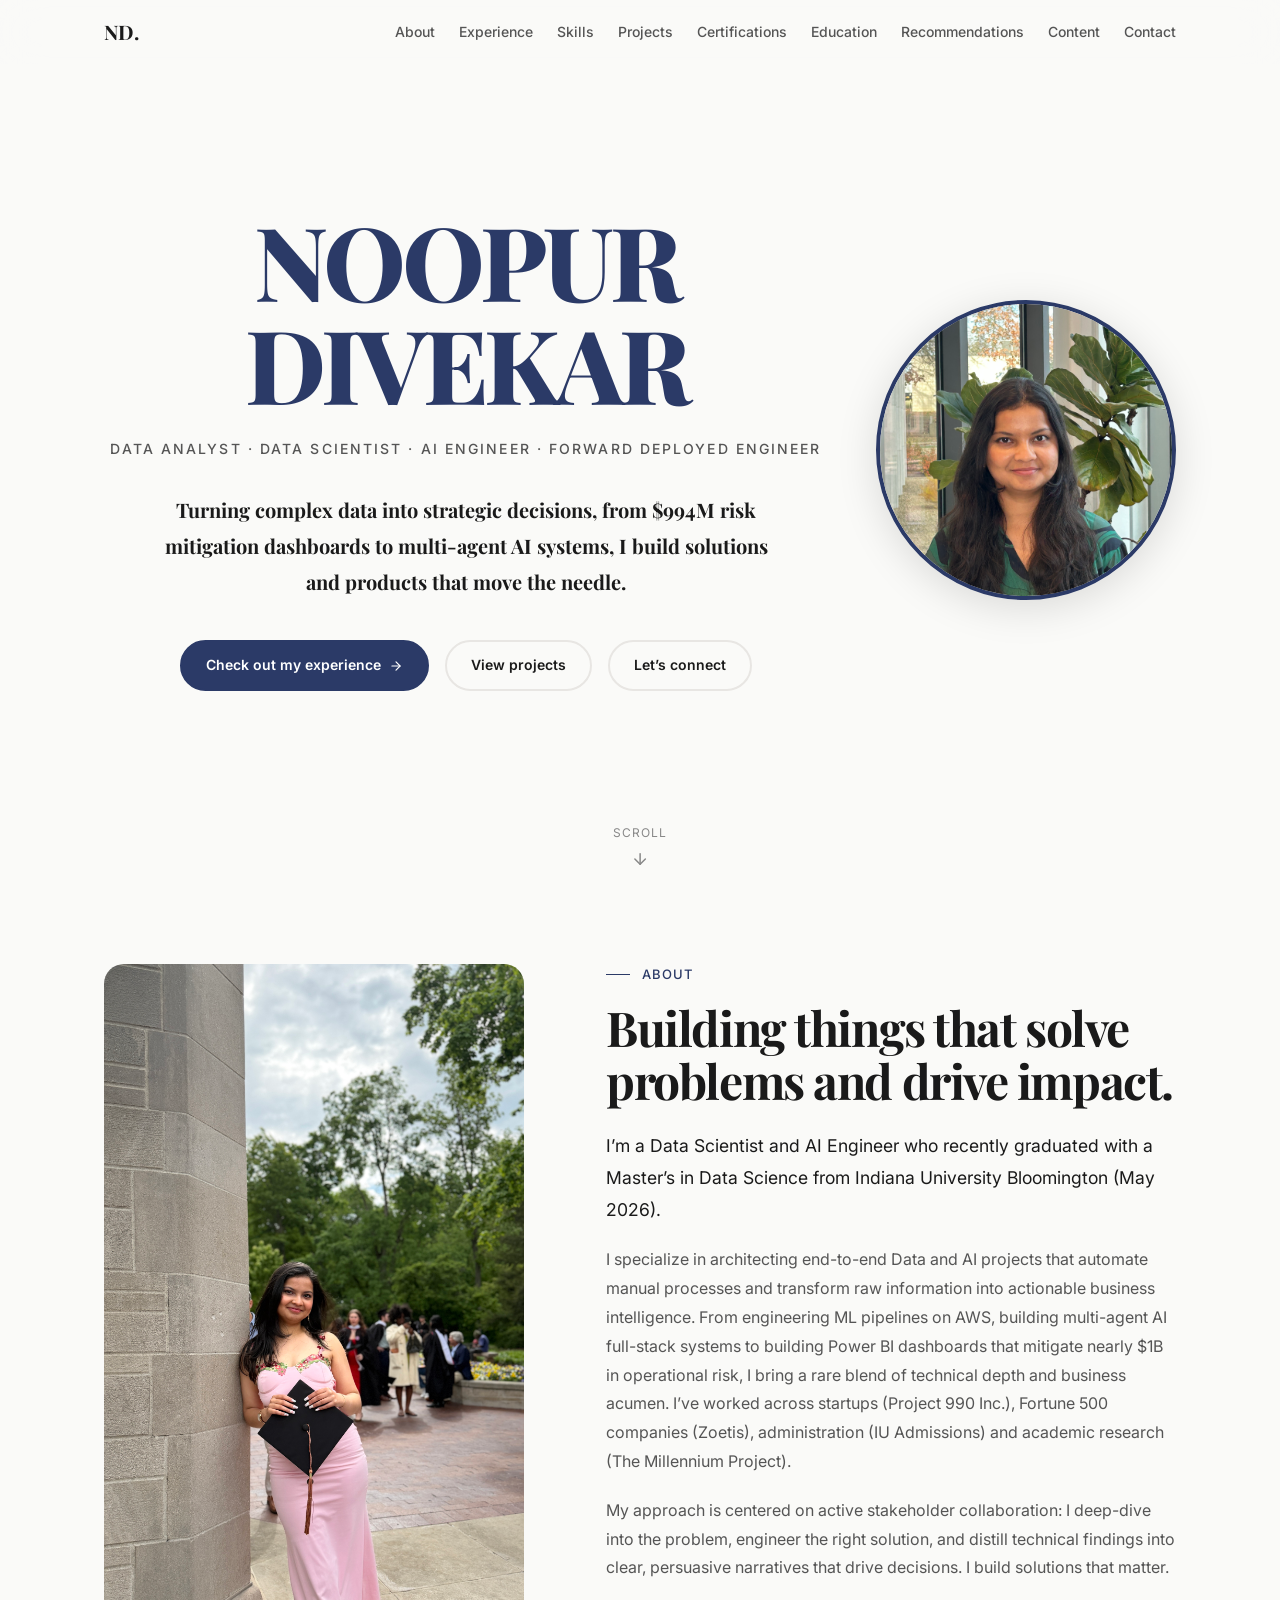
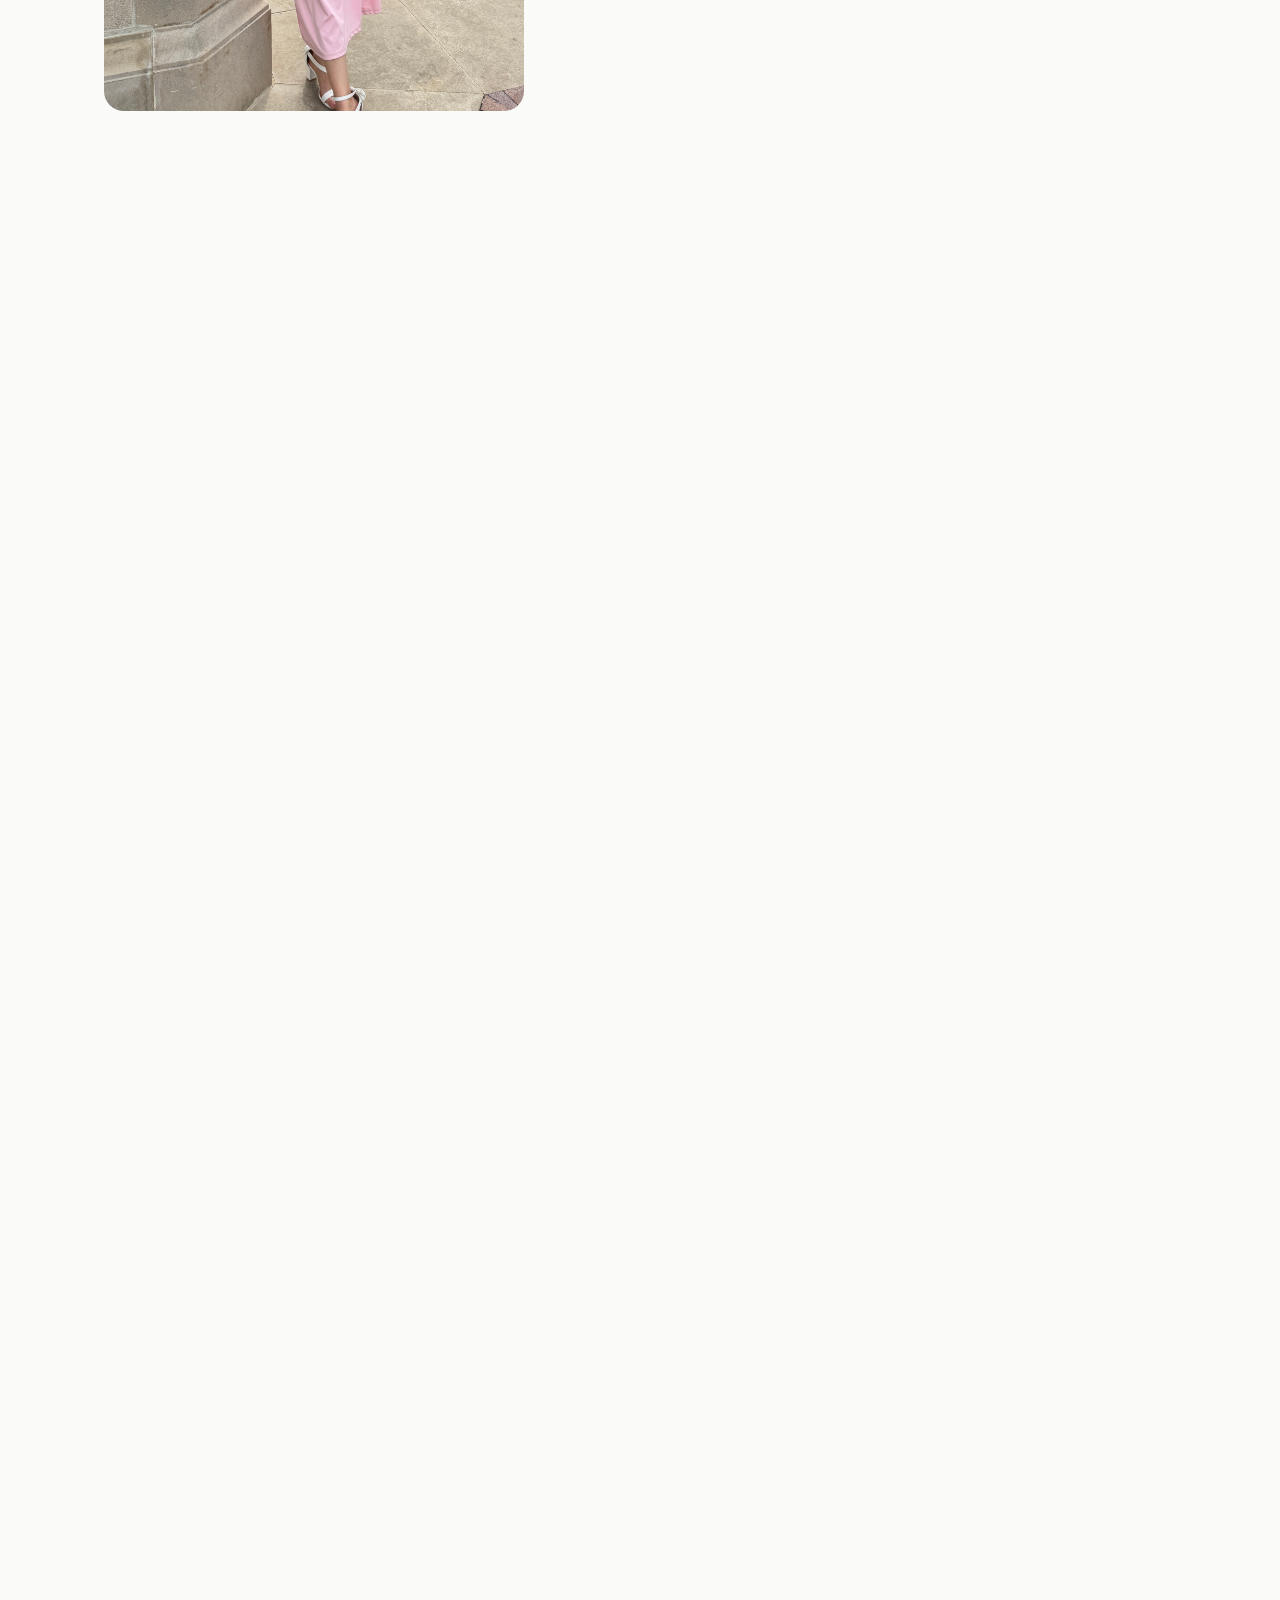
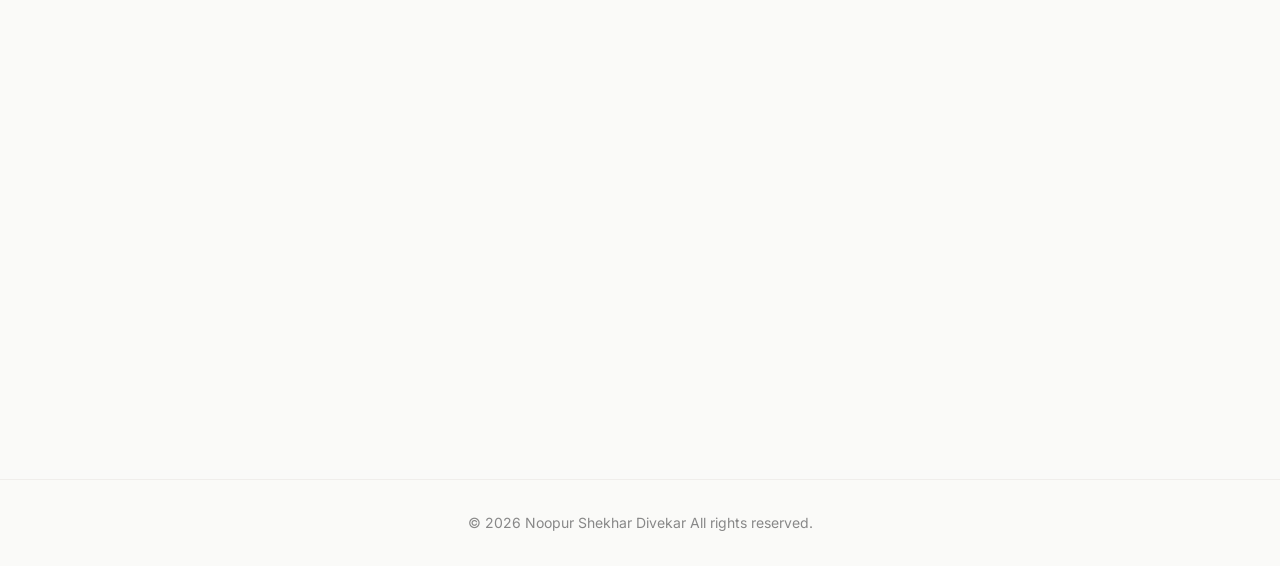
==== commit e4eb0a6a: "Add PPE Detection project to Artificial Intelligence filter category" ====
--- a/index.html
+++ b/index.html
@@ -338,7 +338,7 @@
       </div>
       <div class="projects__grid">
 
-        <div class="project-card reveal" data-carousel data-project-categories="ml engineering">
+        <div class="project-card reveal" data-carousel data-project-categories="ml engineering ai">
           <div class="project-card__carousel">
             <button class="project-card__nav project-card__nav--prev" aria-label="Previous"><svg
                 xmlns="http://www.w3.org/2000/svg" viewBox="0 0 24 24">
